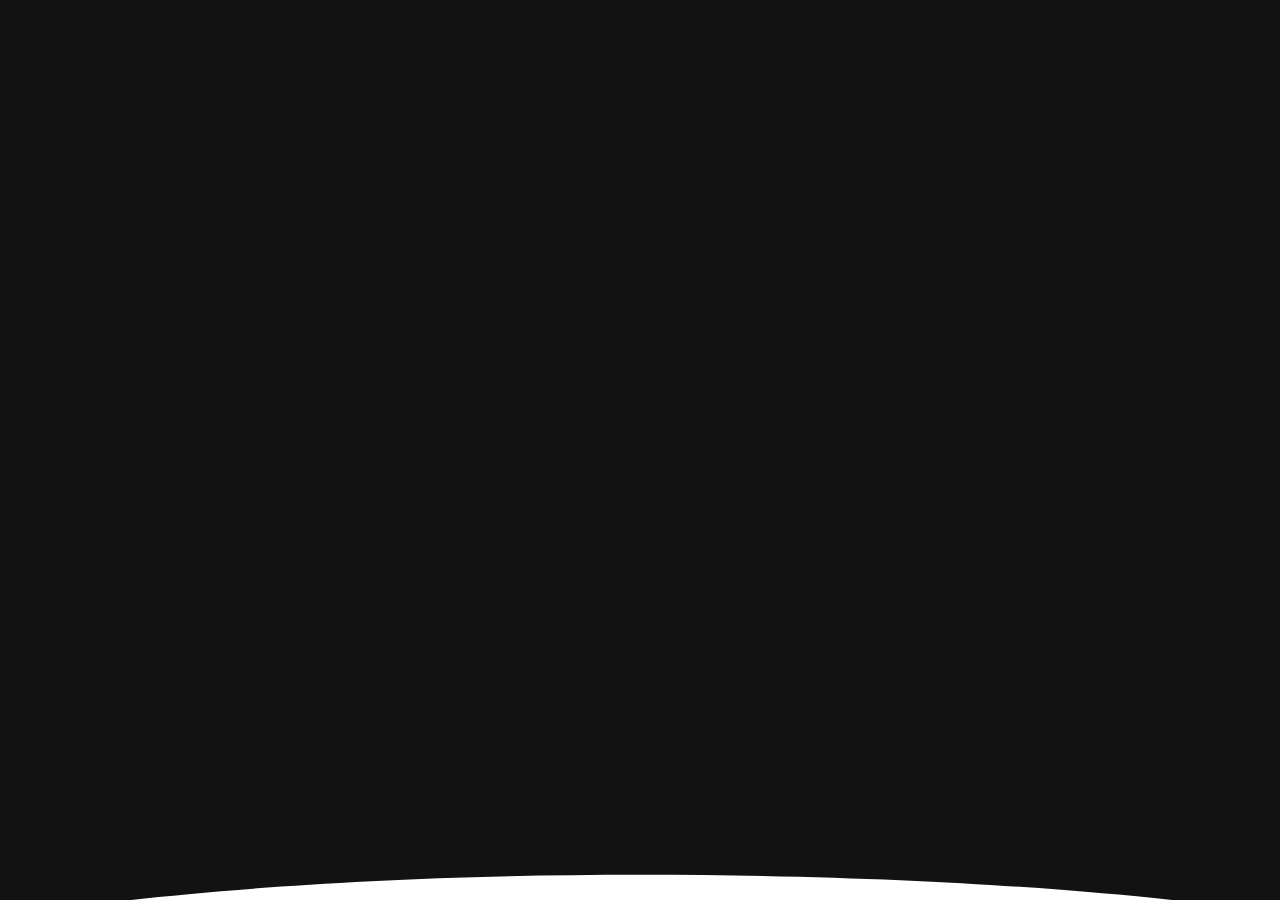
==== aleric/index-creative-agency-light.html @ 3021a466 "banner update" ====
<!doctype html>
<html class="no-js" lang="zxx">

<head>
   <meta charset="utf-8">
   <meta http-equiv="x-ua-compatible" content="ie=edge">
   <title>Happy Morning</title>
   <meta name="description" content="">
   <meta name="viewport" content="width=device-width, initial-scale=1">

   <!-- Place favicon.ico in the root directory -->
   <link rel="shortcut icon" type="image/x-icon" href="assets/img/logo/favicon.png">

   <!-- CSS here -->
   <link rel="stylesheet" href="assets/css/bootstrap.css">
   <link rel="stylesheet" href="assets/css/swiper-bundle.css">
   <link rel="stylesheet" href="assets/css/magnific-popup.css">
   <link rel="stylesheet" href="assets/css/font-awesome-pro.css">
   <link rel="stylesheet" href="assets/css/spacing.css">
   <link rel="stylesheet" href="assets/css/main.css">
</head>

<body class="tp-magic-cursor loaded">
   <!--[if lte IE 9]>
      <p class="browserupgrade">You are using an <strong>outdated</strong> browser. Please <a href="https://browsehappy.com/">upgrade your browser</a> to improve your experience and security.</p>
   <![endif]-->

   <!-- loading-area-start -->
   <div class="loader-wrap">
      <svg viewBox="0 0 1000 1000" preserveAspectRatio="none">
         <path id="svg" d="M0,1005S175,995,500,995s500,5,500,5V0H0Z"></path>
      </svg>
      <div class="loader-wrap-heading">
         <div class="load-text">
            <span>H</span>
            <span>A</span>
            <span>P</span>
            <span>P</span>
            <span>Y</span>
            <span>M</span>
            <span>O</span>
            <span>R</span>
            <span>N</span>
            <span>I</span>
            <span>N</span>
            <span>G</span>
         </div>
      </div>
   </div>
   <!-- loading-area-end -->

   <!-- Begin magic cursor -->
   <div id="magic-cursor" class="cursor-black-bg">
      <div id="ball"></div>
   </div>
   <!-- End magic cursor -->

   <!-- backtotop area start -->
   <div class="scrollToTop">
      <div class="arrowUp">
         <i class="fa-light fa-arrow-up"></i>
      </div>
      <div class="water">
         <svg viewBox="0 0 560 20" class="water_wave water_wave_back">
            <use xlink:href="#wave"></use>
         </svg>
         <svg viewBox="0 0 560 20" class="water_wave water_wave_front">
            <use xlink:href="#wave"></use>
         </svg>
         <svg version="1.1" xmlns="http://www.w3.org/2000/svg" xmlns:xlink="http://www.w3.org/1999/xlink" viewBox="0 0 560 20" style="display: none;">
            <symbol id="wave">
               <path d="M420,20c21.5-0.4,38.8-2.5,51.1-4.5c13.4-2.2,26.5-5.2,27.3-5.4C514,6.5,518,4.7,528.5,2.7c7.1-1.3,17.9-2.8,31.5-2.7c0,0,0,0,0,0v20H420z" fill="#"></path>
               <path d="M420,20c-21.5-0.4-38.8-2.5-51.1-4.5c-13.4-2.2-26.5-5.2-27.3-5.4C326,6.5,322,4.7,311.5,2.7C304.3,1.4,293.6-0.1,280,0c0,0,0,0,0,0v20H420z" fill="#"></path>
               <path d="M140,20c21.5-0.4,38.8-2.5,51.1-4.5c13.4-2.2,26.5-5.2,27.3-5.4C234,6.5,238,4.7,248.5,2.7c7.1-1.3,17.9-2.8,31.5-2.7c0,0,0,0,0,0v20H140z" fill="#"></path>
               <path d="M140,20c-21.5-0.4-38.8-2.5-51.1-4.5c-13.4-2.2-26.5-5.2-27.3-5.4C46,6.5,42,4.7,31.5,2.7C24.3,1.4,13.6-0.1,0,0c0,0,0,0,0,0l0,20H140z" fill="#"></path>
            </symbol>
         </svg>
      </div>
   </div>
   <!-- backtotop area end -->

   <!-- offcanvas start -->
   <div class="tp-offcanvas-2-area p-relative offcanvas-2-white-bg">
      <div class="tp-offcanvas-2-bg is-left left-box"></div>
      <div class="tp-offcanvas-2-bg is-right right-box d-none d-md-block"></div>
      <div class="tp-offcanvas-2-wrapper">
         <div class="tp-offcanvas-2-left left-box">
            <div class="tp-offcanvas-2-left-wrap d-flex justify-content-between align-items-center">
               <div class="tp-offcanvas-2-logo">
                  <a href="index.html">
                     <img class="logo-1" data-width="250" src="assets/img/logo/logo-white-2.png" alt="">
                     <img class="logo-2" data-width="250" src="assets/img/logo/logo-black.png" alt="">
                  </a>
               </div>
               <div class="tp-offcanvas-2-close d-md-none text-end">
                  <button class="tp-offcanvas-2-close-btn">
                        <span class="texts">
                           <span>close</span>
                        </span>
                        <span class="d-inline-block">
                           <span>
                              <svg width="24" height="24" viewBox="0 0 24 24" fill="none" xmlns="http://www.w3.org/2000/svg">
                                    <rect width="32.621" height="1.00918" transform="matrix(0.704882 0.709325 -0.704882 0.709325 1.0061 0)" fill="currentcolor"></rect>
                                    <rect width="32.621" height="1.00918" transform="matrix(0.704882 -0.709325 0.704882 0.709325 0 23.2842)" fill="currentcolor"></rect>
                              </svg>
                           </span>
                        </span>
                  </button>
               </div>
            </div>
            <div class="tp-offcanvas-menu counter-row">
               <nav></nav>
            </div>
         </div>
         <div class="tp-offcanvas-2-right right-box d-none d-md-block p-relative">
            <div class="tp-offcanvas-2-close text-end">
               <button class="tp-offcanvas-2-close-btn">
                  <span class="texts"><span>close</span></span>
                  <span class="d-inline-block">
                        <span>
                           <svg width="38" height="38" viewBox="0 0 38 38" fill="none" xmlns="http://www.w3.org/2000/svg">
                              <path d="M9.80859 9.80762L28.1934 28.1924" stroke="currentColor" stroke-width="1.5" stroke-linecap="round" stroke-linejoin="round"></path>
                              <path d="M9.80859 28.1924L28.1934 9.80761" stroke="currentColor" stroke-width="1.5" stroke-linecap="round" stroke-linejoin="round"></path>
                           </svg>
                        </span>
                  </span>
               </button>
            </div>
            <div class="tp-offcanvas-2-right-info-box mt-160">
               <h4 class="tp-offcanvas-2-right-info-title">Get In Touch</h4>
               <div class="tp-offcanvas-2-right-info-item">
                  <label class="mb-10">Phone</label>
                  <a class="underline-white" href="tel:42345678910">+4 (234) 567 8910</a>
               </div>
               <div class="tp-offcanvas-2-right-info-item">
                  <label class="mb-10">Email</label>
                  <a class="underline-white" href="mailto:hello@gmail.com">hello@gmail.com</a>
               </div>
               <div class="tp-offcanvas-2-right-info-item">
                  <label class="mb-10">Address</label>
                  <a class="underline-white" href="https://www.google.com.bd/maps/@23.7806365,90.4193257,12z?entry=ttu&g_ep=EgoyMDI1MDQwOS4wIKXMDSoASAFQAw%3D%3D" target="_blank">
                        602 Elgin St. Celina, Delaware <br> 1009
                  </a>
               </div>
               <div class="tp-offcanvas-2-right-info-item">
                  <label class="mb-15">Follow us</label>
                  <div class="tp-offcanvas-2-right-social">
                        <a href="#">
                           <svg width="18" height="18" viewBox="0 0 18 18" fill="none" xmlns="http://www.w3.org/2000/svg">
                              <path d="M16.9992 10.0108C16.2577 9.8718 15.4952 9.79934 14.717 9.79934C10.4351 9.79934 6.6267 11.9933 4.19922 15.3993M14.6 3.3986C12.0964 6.33251 8.33431 8.19855 4.12769 8.19855C3.05149 8.19855 2.00438 8.07641 1 7.84551M11.0942 17C11.2947 16.0289 11.4 15.023 11.4 13.9926C11.4 8.93984 8.86746 4.47731 5 1.80018M17 8.99906C17 13.4173 13.4183 16.999 9 16.999C4.58172 16.999 1 13.4173 1 8.99906C1 4.58083 4.58172 0.999146 9 0.999146C13.4183 0.999146 17 4.58083 17 8.99906Z" stroke="currentcolor" stroke-width="1.5" stroke-linejoin="round" />
                           </svg>
                        </a>
                        <a href="#">
                           <svg width="14" height="13" viewBox="0 0 14 13" fill="none" xmlns="http://www.w3.org/2000/svg">
                              <path fill-rule="evenodd" clip-rule="evenodd" d="M4.41177 0H0L5.23083 7.06953L0.334618 13H2.59681L6.29998 8.51461L9.58823 12.9588H14L8.6172 5.68381L8.62673 5.69636L13.2614 0.0825854H10.9992L7.55741 4.25145L4.41177 0ZM2.43522 1.2381H3.80866L11.5648 11.7206H10.1913L2.43522 1.2381Z" fill="currentcolor" />
                           </svg>
                        </a>
                        <a href="#">
                           <svg width="17" height="17" viewBox="0 0 17 17" fill="none" xmlns="http://www.w3.org/2000/svg">
                              <path d="M12.8438 5.15771C13.396 5.15771 13.8438 4.71 13.8438 4.15771C13.8438 3.60543 13.396 3.15771 12.8438 3.15771V5.15771ZM12.8348 3.15771C12.2825 3.15771 11.8348 3.60543 11.8348 4.15771C11.8348 4.71 12.2825 5.15771 12.8348 5.15771V3.15771ZM8.5 15C6.70396 15 5.45753 14.9979 4.51848 14.8716C3.60819 14.7492 3.13786 14.5269 2.80546 14.1945L1.39124 15.6088C2.15719 16.3747 3.11992 16.7016 4.25198 16.8538C5.35528 17.0021 6.7605 17 8.5 17V15ZM0 8.5C0 10.2395 -0.00212373 11.6447 0.146211 12.748C0.298413 13.8801 0.625299 14.8428 1.39124 15.6088L2.80546 14.1945C2.47305 13.8621 2.25076 13.3918 2.12838 12.4815C2.00212 11.5425 2 10.296 2 8.5H0ZM15 8.5C15 10.296 14.9979 11.5425 14.8716 12.4815C14.7492 13.3918 14.5269 13.8621 14.1945 14.1945L15.6088 15.6088C16.3747 14.8428 16.7016 13.8801 16.8538 12.748C17.0021 11.6447 17 10.2395 17 8.5H15ZM8.5 17C10.2395 17 11.6447 17.0021 12.748 16.8538C13.8801 16.7016 14.8428 16.3747 15.6088 15.6088L14.1945 14.1945C13.8621 14.5269 13.3918 14.7492 12.4815 14.8716C11.5425 14.9979 10.296 15 8.5 15V17ZM8.5 2C10.296 2 11.5425 2.00212 12.4815 2.12838C13.3918 2.25076 13.8621 2.47305 14.1945 2.80546L15.6088 1.39124C14.8428 0.625299 13.8801 0.298413 12.748 0.146211C11.6447 -0.00212374 10.2395 0 8.5 0V2ZM17 8.5C17 6.7605 17.0021 5.35528 16.8538 4.25198C16.7016 3.11992 16.3747 2.15719 15.6088 1.39124L14.1945 2.80546C14.5269 3.13786 14.7492 3.60819 14.8716 4.51848C14.9979 5.45753 15 6.70396 15 8.5H17ZM8.5 0C6.7605 0 5.35528 -0.00212374 4.25198 0.146211C3.11992 0.298413 2.15719 0.625299 1.39124 1.39124L2.80546 2.80546C3.13786 2.47305 3.60819 2.25076 4.51848 2.12838C5.45753 2.00212 6.70396 2 8.5 2V0ZM2 8.5C2 6.70396 2.00212 5.45753 2.12838 4.51848C2.25076 3.60819 2.47305 3.13786 2.80546 2.80546L1.39124 1.39124C0.625299 2.15719 0.298413 3.11992 0.146211 4.25198C-0.00212373 5.35528 0 6.7605 0 8.5H2ZM11.0545 8.50136C11.0545 9.91114 9.91163 11.054 8.50185 11.054V13.054C11.0162 13.054 13.0545 11.0157 13.0545 8.50136H11.0545ZM8.50185 11.054C7.09207 11.054 5.94922 9.91114 5.94922 8.50136H3.94922C3.94922 11.0157 5.9875 13.054 8.50185 13.054V11.054ZM5.94922 8.50136C5.94922 7.09158 7.09207 5.94873 8.50185 5.94873V3.94873C5.9875 3.94873 3.94922 5.98701 3.94922 8.50136H5.94922ZM8.50185 5.94873C9.91163 5.94873 11.0545 7.09158 11.0545 8.50136H13.0545C13.0545 5.98701 11.0162 3.94873 8.50185 3.94873V5.94873ZM12.8438 3.15771H12.8348V5.15771H12.8438V3.15771Z" fill="currentcolor" />
                           </svg>
                        </a>
                  </div>
               </div>
            </div>
         </div>
      </div>
   </div>
   <!-- offcanvas end -->

   <header>

      <!-- tp-header-area-start -->
      <div class="tp-header-area pre-header header-transparent tp-header-2-spacing">
         <div class="container-fluid container-1800">
            <div class="row align-items-center">
               <div class="col-xl-6 col-lg-6 col-sm-5 col-6">
                  <div class="tp-header-2-logo-wrap d-flex align-items-center">
                     <div class="tp-header-logo">
                        <a href="index.html"><img data-width="250" src="assets/img/logo/logo-white.png" alt="logo"></a>
                     </div>
                     <span class="tp-header-2-country tp-ff-funnel fw-500 fs-18 tp-text-grey-2">
                        <i class="fa-regular fa-globe mr-5"></i>
                        Based on California, USA
                     </span>
                  </div>
               </div>
               <div class="col-xl-6 col-lg-6 col-sm-7 col-6">
                  <div class="tp-header-right tp-header-2-right d-flex align-items-center justify-content-end">
                     <div class="tp-btn-group">
                        <a class="tp-btn-circle" href="contact-light.html">
                           <svg width="14" height="14" viewBox="0 0 14 14" fill="none" xmlns="http://www.w3.org/2000/svg">
                              <path fill-rule="evenodd" clip-rule="evenodd" d="M2.41379 3.30208C5.97452 3.05821 10.6092 1.55558 14 0C12.4438 3.39014 10.9406 8.02425 10.6973 11.585L8.35765 6.59331L1.14783 13.8037C1.02165 13.9295 0.850656 14.0001 0.672431 14C0.539461 14 0.409486 13.9605 0.298934 13.8866C0.188382 13.8128 0.102217 13.7077 0.0513353 13.5849C0.000453949 13.462 -0.0128613 13.3269 0.013072 13.1965C0.0390053 13.066 0.103024 12.9462 0.197034 12.8522L7.40683 5.64241L2.41379 3.30208Z" fill="#030303" />
                           </svg>
                        </a>
                        <a class="tp-btn-2 tp-btn-primary" href="contact-light.html">Let’s Talk</a>
                        <a class="tp-btn-circle" href="contact-light.html">
                           <svg width="14" height="14" viewBox="0 0 14 14" fill="none" xmlns="http://www.w3.org/2000/svg">
                              <path fill-rule="evenodd" clip-rule="evenodd" d="M2.41379 3.30208C5.97452 3.05821 10.6092 1.55558 14 0C12.4438 3.39014 10.9406 8.02425 10.6973 11.585L8.35765 6.59331L1.14783 13.8037C1.02165 13.9295 0.850656 14.0001 0.672431 14C0.539461 14 0.409486 13.9605 0.298934 13.8866C0.188382 13.8128 0.102217 13.7077 0.0513353 13.5849C0.000453949 13.462 -0.0128613 13.3269 0.013072 13.1965C0.0390053 13.066 0.103024 12.9462 0.197034 12.8522L7.40683 5.64241L2.41379 3.30208Z" fill="#030303" />
                           </svg>
                        </a>
                     </div>
                     <button class="tp-menu-bar tp-header-sidebar-btn tp-header-2-menu-btn tp-offcanvas-open-btn ml-20">
                        <span></span>
                        <span></span>
                        <span></span>
                     </button>
                  </div>
               </div>
            </div>
         </div>
      </div>
      <nav class="tp-mobile-menu-active d-none">
         <ul>
            <li class="has-dropdown p-static is-active">
               <a href="#">Home</a>
               <ul class="tp-submenu submenu">
                  <li><a href="index.html">Digital Agency </a></li>
                  <li><a href="index-ai-startup-light.html">Ai Startup</a></li>
                  <li><a href="index-video-production-light.html">Video Production</a></li>
                  <li><a href="index-consulting-light.html">Business Consulting</a></li>
                  <li><a href="index-creative-agency-light.html">Creative Agency</a></li>
                  <li><a href="index-it-solution-light.html">It Solution </a></li>
                  <li><a href="index-personal-portfolio-light.html">Personal Portfolio</a></li>
                  <li><a href="index-web-design-agency-light.html">Web Design Agency</a></li>
                  <li><a href="index-plumbing-light.html">Plumbing Service</a></li>
                  <li><a href="index-medical-light.html">Medical</a></li>
                  <li><a href="index-startup-agency-light.html">Startup Agency</a></li>
               </ul>
            </li>
            <li class="has-dropdown p-static is-active">
               <a href="#">Pages</a>
               <ul class="tp-submenu submenu">
                  <li><a href="about-me-light.html">About Me</a></li>
                  <li><a href="about-creative-light.html">About Creative</a></li>
                  <li><a href="about-modern-light.html">Modern About</a></li>
                  <li><a href="service-4-light.html">Service Four</a></li>
                  <li><a href="service-details-light.html">Service Details</a></li>
                  <li><a href="team-light.html">Team</a></li>
                  <li><a href="team-details-light.html">Team Details</a></li>
                  <li><a href="faq-light.html">Faq</a></li>
                  <li><a href="pricing-light.html">Pricing</a></li>
               </ul>
            </li>
            <li class="has-dropdown p-static is-active">
               <a href="#">Projects</a>
               <ul class="tp-submenu submenu">
                  <li><a href="portfolio-col-2-light.html">Two Columns</a></li>
                  <li><a href="portfolio-col-3-light.html">Three Columns</a></li>
                  <li><a href="portfolio-col-4-light.html">Four Columns Wide</a></li>
                  <li><a href="portfolio-masonary-light.html">Masonry</a></li>
                  <li><a href="parallax-carousel-light.html">Portfolio Carousel</a></li>
                  <li><a href="portfolio-coverflow-slider-light.html">Portfolio coverflow</a></li>
                  <li><a href="portfolio-creative-skew-slider-light.html">Creative Skew</a></li>
               </ul>
            </li>
            <li class="has-dropdown is-active">
               <a href="#">Blog</a>
               <ul class="tp-submenu submenu">
                  <li><a href="blog-grid-light.html">Blog Grid</a></li>
                  <li><a href="blog-grid-2-light.html">Blog Grid Two</a></li>
                  <li><a href="blog-standard-light.html">Blog Standard</a></li>
                  <li><a href="blog-details-light.html">Blog Details</a></li>
                  <li><a href="blog-details-2-light.html">Blog Details Two</a></li>
               </ul>
            </li>
            <li class="has-dropdown is-active">
               <a href="#">Shop</a>
               <ul class="tp-submenu submenu">
                  <li><a href="shop-light.html">Shop</a></li>
                  <li><a href="shop-details-light.html">Shop Details</a></li>
                  <li><a href="cart-light.html">Cart</a></li>
                  <li><a href="checkout-light.html">Checkout</a></li>
                  <li><a href="wishlist-light.html">Wishlist</a></li>
                  <li><a href="forgot-light.html">Forgot</a></li>
                  <li><a href="register-light.html">Register</a></li>
                  <li><a href="login-light.html">Login</a></li>
               </ul>
            </li>
            <li class="has-dropdown is-active">
               <a href="#">Contact</a>
               <ul class="tp-submenu submenu">
                  <li><a href="contact-light.html">Contact</a></li>
                  <li><a href="contact-dark.html">Contact Dark</a></li>
                  <li><a href="contact-us-light.html">Contact Us</a></li>
                  <li><a href="contact-us-dark.html">Contact Us Dark</a></li>
               </ul>
            </li>
         </ul>
      </nav>
      <!-- tp-header-area-end -->

   </header>

   <div id="smooth-wrapper">
      <div id="smooth-content">
         <main>

            <!-- hero area start -->
            <div class="tp-hero-area pre-header tp-hero-2-spacing fix p-relative z-index-1">
               <div class="tp-hero-2-video-container">
                 <img src="assets/img/banner/HM-Product-Image-02.png" alt="">
               </div> 
               <img class="tp-hero-2-shape-two d-none d-lg-block" data-speed="0.9" src="assets/img/hero/hero-2/shape.png" alt="">
               <div class="container-fluid container-1800 containers">
                  <div class="row">
                     <div class="col-lg-9">
                        <div class="tp-hero-2-left">
                           <div class="row">
                              <div class="col-lg-9">
                                 <div class="tp-hero-2-title-wrap pt-115 mb-40">
                                    <h2 class="tp-hero-2-title tp-ff-funnel fw-600 fs-100 tp-text-common-black lh-1">
                                       We believe 
                                       <span class="tp-video-2-main d-inline-block">
                                          <span class="tp-video-main tp-hero-video d-flex align-items-center">
                                             <a class="tp-hero-video-btn popup-video mr-20" href="https://www.youtube.com/watch?v=go7QYaQR494">
                                                <span>
                                                   <svg width="16" height="18" viewBox="0 0 16 18" fill="none" xmlns="http://www.w3.org/2000/svg">
                                                      <path d="M14.2595 11.3877C15.9455 10.276 15.9455 7.79857 14.2595 6.68685L4.82854 0.468212C2.95139 -0.769576 0.455619 0.592952 0.476139 2.84432L0.588819 15.2073C0.609123 17.4355 3.08348 18.7571 4.94126 17.5321L14.2595 11.3877Z" fill="currentColor" />
                                                    </svg>
                                                </span>
                                             </a>
                                             <span class="tp-ff-p lh-110-per mb-0 fw-500 fs-18 tp-text-grey-2 ls-1">SLEEP DEEP<br>
                                                LIVE BETTER.</span>
                                          </span>
                                       </span>
                                       <br> 
                                       deep sleep is base <br/> of a good life
                                    </h2>
                                 </div>
                              </div>
                              <!--<div class="col-lg-3">
                                 <div class="tp-hero-2-impact-wrap p-relative d-flex align-items-center mb-40">
                                    <div class="shape mr-25">
                                       <img src="assets/img/hero/hero-2/shape-3.png" alt="">
                                    </div>
                                    <div class="tp-hero-2-impact-text lh-1">
                                       <span class="fw-500 fs-18 tp-text-grey-2 ls-0">We Build Unique</span>
                                       <span class="tp-lines">
                                          <svg width="239" height="6" viewBox="0 0 239 6" fill="none" xmlns="http://www.w3.org/2000/svg">
                                             <path d="M5 2.5L0 0.113249V5.88675L5 3.5V2.5ZM234 3.5L239 5.88675V0.113249L234 2.5V3.5ZM4.5 3V3.5H234.5V3V2.5H4.5V3Z" fill="#999999" fill-opacity="0.3" />
                                          </svg>
                                       </span>
                                       <span class="fw-500 fs-18 mt-5 ls-0 d-inline-block tp-text-grey-2">Strategy + Creativity = <span class="tp-text-theme-primary">Impact</span></span>
                                    </div>
                                 </div>
                                 <img class="tp-hero-2-shape upslide" src="assets/img/hero/hero-2/shape-2.png" alt="">
                              </div>-->
                           </div>
                        </div>
                     </div>
                     <div class="col-lg-3">
                        <div class="tp-hero-2-author mb-40">
                           <div class="tp-hero-2-customer d-flex align-items-center mb-40">
                              <img class="mr-20" src="assets/img/hero/avatar-2.png" alt="">
                              <p class="fw-500 fs-16 tp-text-common-black lh-130-per mb-0 d-inline-block">We have <b class="tp-text-common-black">24K+</b><br> 
                                 customers in world-wide.</p>
                           </div>
                           <p class="fw-400 fs-20 tp-text-common-black mb-30">A happy morning starts with, <b class="tp-text-common-black fw-500">with a smart mattress,</b> that <b class="tp-text-common-black fw-500">adapts to your body</b> and restores your energy. Wake up refreshed, <b class="tp-text-common-black fw-500">ready to embrace a healthier,</b> more balanced day.</p>
                           <a href="about-me-light.html" class="tp-left-right fw-500 fs-15 tp-text-common-black text-uppercase hover-text-white">
                              <span class="mr10 td-text d-inline-block mr-5">See Our Work</span>
                              <span class="tp-arrow-angle">
                                 <svg width="14" height="14" viewBox="0 0 14 14" fill="none" xmlns="http://www.w3.org/2000/svg">
                                    <path fill-rule="evenodd" clip-rule="evenodd" d="M2.41379 3.30208C5.97452 3.05821 10.6092 1.55558 14 0C12.4438 3.39014 10.9406 8.02425 10.6973 11.585L8.35765 6.59331L1.14783 13.8037C1.02165 13.9295 0.850656 14.0001 0.672431 14C0.539461 14 0.409486 13.9605 0.298934 13.8866C0.188382 13.8128 0.102217 13.7077 0.0513353 13.5849C0.000453949 13.462 -0.0128613 13.3269 0.013072 13.1965C0.0390053 13.066 0.103024 12.9462 0.197034 12.8522L7.40683 5.64241L2.41379 3.30208Z" fill="currentColor" />
                                    <path fill-rule="evenodd" clip-rule="evenodd" d="M2.41379 3.30208C5.97452 3.05821 10.6092 1.55558 14 0C12.4438 3.39014 10.9406 8.02425 10.6973 11.585L8.35765 6.59331L1.14783 13.8037C1.02165 13.9295 0.850656 14.0001 0.672431 14C0.539461 14 0.409486 13.9605 0.298934 13.8866C0.188382 13.8128 0.102217 13.7077 0.0513353 13.5849C0.000453949 13.462 -0.0128613 13.3269 0.013072 13.1965C0.0390053 13.066 0.103024 12.9462 0.197034 12.8522L7.40683 5.64241L2.41379 3.30208Z" fill="currentColor" />
                                 </svg>
                              </span>
                           </a>
                        </div>
                     </div>
                  </div>
               </div>
               <div class="tp-hero-2-bottom-shape d-none d-sm-inline-block">
                  <div class="p-relative">
                     <img src="assets/img/hero/hero-2/bottom-shape.png" alt="">
                     <div class="tp-hero-2-bottom-scrool smooth">
                        <a href="#service">
                           <svg width="22" height="30" viewBox="0 0 22 30" fill="none" xmlns="http://www.w3.org/2000/svg">
                              <rect x="0.5" y="0.5" width="21" height="29" rx="10.5" stroke="black" />
                              <rect class="upslide-1" x="9" y="10" width="4" height="10" rx="2" fill="#030303" />
                           </svg>
                        </a>
                     </div>
                  </div>
               </div>
            </div>
            <!-- hero area end -->
            
            <!-- tp-about-area-start -->
            <div class="tp-about-area section-m-spacing p-relative z-index-1 pt-130 pb-70">
               <div class="tp-portfolio-2-shape">
                  <span>
                     <svg width="388" height="690" viewBox="0 0 388 690" fill="none" xmlns="http://www.w3.org/2000/svg">
                        <mask id="mask0_342_191" style="mask-type:alpha" maskUnits="userSpaceOnUse" x="0" y="-1" width="388" height="691">
                          <path d="M388 0.19397L0 -0.000183105V690H388V0.19397Z" fill="#D9D9D9" />
                        </mask>
                        <g mask="url(#mask0_342_191)">
                          <circle cx="345" cy="345" r="285" transform="matrix(1 0 0 -1 0 690)" stroke="#F8F8F8" stroke-width="120" />
                        </g>
                      </svg>
                  </span>
               </div>
               <div class="container">
                  <div class="row">
                     <div class="col-lg-12">
                        <div class="tp-about-2-title-wrap mb-50">
                           <h2 class="tp-about-2-title tp-ff-funnel fw-500 fs-50 fs-md-30 lh-120-per tp_fade_anim" data-delay=".3"><span class="space"></span>A Happy Morning Vision is about waking up refreshed and energized, ready to embrace the day with clarity and joy. Begin with a quality sleep that restores the body, sharpens the mind.</h2>
                        </div>
                     </div>
                     <div class="col-xl-3 col-lg-2">
                        <div class="text-center mb-30 tp_fade_anim" data-delay=".5" data-fade-from="top" data-ease="bounce">
                           <div class="tp-hero-right-shape pt-30">
                              <span class="shape-1" data-speed="0.9">
                                 <svg width="24" height="48" viewBox="0 0 24 48" fill="none" xmlns="http://www.w3.org/2000/svg">
                                    <path d="M23.3159 47.8948C10.5262 47.8948 0.15802 37.291 0.15802 24.2106C0.15802 11.1301 10.5262 0.526367 23.3159 0.526367V47.8948Z" fill="#d23350" />
                                 </svg>
                              </span>
                              <span class="shape-2">
                                 <svg width="41" height="80" viewBox="0 0 41 80" fill="none" xmlns="http://www.w3.org/2000/svg">
                                    <path d="M0.842285 80C22.9337 80 40.8423 62.0914 40.8423 40C40.8423 17.9086 22.9337 0 0.842285 0V80Z" fill="#030303" />
                                 </svg>
                              </span>
                           </div>
                        </div>
                     </div>
                     <div class="col-xl-4 col-lg-5">
                        <div class="tp-about-2-content mb-30">
                           <div class="tp_fade_anim" data-delay=".7">
                              <p class="fs-18 lh-28 mb-25">We believe great days begin with great sleep. That’s why we created a mattress powered by AI-driven technology to help you understand your sleep better. By gently tracking and measuring your rest, our smart mattress gives you the awareness you need to improve your nights and wake up feeling truly refreshed. We’re here to make every morning brighter, healthier, and happier—because you deserve sleep that takes care of you.</p>
                              <p class="fs-18 lh-28 mb-60">Bring home smarter sleep and wake up to happier mornings—because you deserve it.</p>
                           </div>
                           <div class="tp-about-2-btn">
                              <div class="tp-rounded-btn-wrap mb-30 mr-125 tp_fade_anim" data-delay=".9" data-fade-from="top" data-ease="bounce">
                                 <div class="btn_wrapper d-inline-block">
                                    <a href="about-me-light.html" class="tp-btn-rounded btn-item">
                                       Start the Journey
                                       <span class="d-block mt-10">
                                          <svg width="22" height="22" viewBox="0 0 22 22" fill="none" xmlns="http://www.w3.org/2000/svg">
                                             <path fill-rule="evenodd" clip-rule="evenodd" d="M11.3791 3.0269C14.6431 2.80336 18.8916 1.42595 21.9998 0C20.5732 3.10763 19.1953 7.35556 18.9723 10.6196L16.8276 6.04382L1.05193 21.82C0.936264 21.9354 0.779526 22.0001 0.616152 22C0.494263 22 0.375118 21.9638 0.273781 21.8961C0.172441 21.8284 0.0934544 21.7321 0.046814 21.6195C0.000171661 21.5069 -0.0120335 21.383 0.0117397 21.2634C0.035511 21.1439 0.0941944 21.034 0.18037 20.9478L15.956 5.17221L11.3791 3.0269Z" fill="currentColor" />
                                          </svg>
                                       </span>
                                       <i class="tp-btn-circle-dot"></i>
                                    </a>
                                 </div>
                              </div>
                              <span class="upslide">
                                 <svg width="53" height="94" viewBox="0 0 53 94" fill="none" xmlns="http://www.w3.org/2000/svg">
                                    <path d="M51.898 16.1314C47.2314 24.1314 29.8981 44.6315 13.898 38.1314C5.73135 34.6314 -6.35616 23.6875 6.89802 5.13144C11.8979 -1.86853 21.6979 -0.668564 26.8979 14.1314C29.898 22.6703 37.3981 43.1315 29.8979 61.1314C25.9395 70.6315 14.0979 85.3314 2.89791 90.1314M2.89791 90.1314C8.06458 87.4648 19.4979 84.3314 23.8979 93.1314M2.89791 90.1314C6.23124 88.2981 12.0979 80.9314 8.89791 66.1314M42.5 38.1314C43.3674 41.7543 44.5 54.5 37.5 64.5" stroke="#030303" stroke-width="1.5" />
                                 </svg>
                              </span>
                           </div>
                        </div>
                     </div>
                     <div class="col-xl-5 col-lg-5">
                        <div class="tp-about-2-thumb text-lg-end mb-30 tp_fade_anim" data-delay=".9">
                           <img src="assets/img/about/happy-morning-smart-mattress.jpg" alt="">
                        </div>
                     </div>
                  </div>
               </div>
            </div>
            <div class="tp-about-2-border p-relative z-index-1"></div>
            <!-- tp-about-area-end -->
             
            <!-- tp-portfolio-area-start -->
            <div class="tp-portfolio-area tp-item-anime-area pt-110 pb-130">
               <div class="container">
                  <div class="row">
                     <div class="col-lg-7">
                        <div class="tp-text-perspective">
                           <h2 class="tp-portfolio-sectitle tp-ff-funnel text-uppercase d-flex align-items-center mb-35">FEATURES</h2>
                           <span class="fw-500 fs-18 tp-text-common-black">Selected Work <span class="tp-text-grey-1">(2015-2025)</span></span>
                        </div>
                     </div>
                     <div class="col-lg-5">
                        <div class="tp-portfolio-2-para pt-200">
                           <div class="tp-portfolio-tag mb-30 tp_fade_anim" data-delay=".5" data-fade-from="top" data-ease="bounce">
                              <span>Dribbble</span>
                              <span>99Design</span>
                              <span>GitHub</span>
                           </div>
                           <div class="tp_fade_anim" data-delay=".5">
                              <p class="tp-ff-funnel fw-600 fs-25 tp-text-common-black-3 lh-1 mb-30">We bring ideas to life with creativity, precision, and impact.</p>
                              <a href="portfolio-col-4-light.html" class="tp-left-right fw-500 fs-15 tp-text-common-black hover-text-grey text-uppercase">
                                 <span class="mr10 td-text d-inline-block mr-5">View All Work</span>
                                 <span class="tp-arrow-angle">
                                    <svg width="14" height="14" viewBox="0 0 14 14" fill="none" xmlns="http://www.w3.org/2000/svg">
                                       <path fill-rule="evenodd" clip-rule="evenodd" d="M2.41379 3.30208C5.97452 3.05821 10.6092 1.55558 14 0C12.4438 3.39014 10.9406 8.02425 10.6973 11.585L8.35765 6.59331L1.14783 13.8037C1.02165 13.9295 0.850656 14.0001 0.672431 14C0.539461 14 0.409486 13.9605 0.298934 13.8866C0.188382 13.8128 0.102217 13.7077 0.0513353 13.5849C0.000453949 13.462 -0.0128613 13.3269 0.013072 13.1965C0.0390053 13.066 0.103024 12.9462 0.197034 12.8522L7.40683 5.64241L2.41379 3.30208Z" fill="currentColor" />
                                       <path fill-rule="evenodd" clip-rule="evenodd" d="M2.41379 3.30208C5.97452 3.05821 10.6092 1.55558 14 0C12.4438 3.39014 10.9406 8.02425 10.6973 11.585L8.35765 6.59331L1.14783 13.8037C1.02165 13.9295 0.850656 14.0001 0.672431 14C0.539461 14 0.409486 13.9605 0.298934 13.8866C0.188382 13.8128 0.102217 13.7077 0.0513353 13.5849C0.000453949 13.462 -0.0128613 13.3269 0.013072 13.1965C0.0390053 13.066 0.103024 12.9462 0.197034 12.8522L7.40683 5.64241L2.41379 3.30208Z" fill="currentColor" />
                                    </svg>
                                 </span>
                              </a>
                           </div>
                        </div>
                     </div>
                     <div class="col-12">
                        <div class="swiper-container tp-portfolio-2-slider-active pt-60">
                           <div class="swiper-wrapper">
                              
                              <div class="swiper-slide">
                                 <div class="tp-portfolio-2-item tp-item-anime marque">
                                    <div class="not-hide-cursor" data-cursor="View<br>Demo">
                                       <a href="portfolio-details-light.html" class="d-block tp-portfolio-2-thumb mb-20 cursor-hide">
                                          <img class="w-100" src="assets/img/portfolio/ai-driven-technology.jpg" alt="">
                                       </a>
                                    </div>
                                    <div class="tp-portfolio-2-content d-flex justify-content-between align-items-start">
                                       <div class="mb-5">
                                          <h3 class="tp-portfolio-title tp-ff-funnel fw-600 fs-25 lh-36 mb-10 mr-20"><a class="underline-black" href="">AI-Driven Sleep Tracking</a></h3>
                                          <div>
                                             <span>Monitors your sleep cycles, movements, and heart rate for personalized insights.</span>
                                          </div>
                                       </div>                                    
                                    </div>
                                 </div>
                              </div>
                              <div class="swiper-slide">
                                 <div class="tp-portfolio-2-item tp-item-anime marque">
                                    <div class="not-hide-cursor" data-cursor="View<br>Demo">
                                       <a href="portfolio-details-light.html" class="d-block tp-portfolio-2-thumb mb-20 cursor-hide">
                                          <img class="w-100" src="assets/img/portfolio/adaptive-comfort.jpg" alt="">
                                       </a>
                                    </div>
                                    <div class="tp-portfolio-2-content d-flex justify-content-between align-items-start">
                                       <div class="mb-5">
                                          <h3 class="tp-portfolio-title tp-ff-funnel fw-600 fs-25 lh-36 mb-10 mr-20"><a class="underline-black" href="portfolio-details-light.html">Adaptive Comfort</a></h3>
                                          <div>
                                             <span>Automatically adjusts firmness and support to fit your body throughout the night.</span>
                                          </div>
                                       </div>
                                     
                                    </div>
                                 </div>
                              </div>
                              <div class="swiper-slide">
                                 <div class="tp-portfolio-2-item tp-item-anime marque">
                                    <div class="not-hide-cursor" data-cursor="View<br>Demo">
                                       <a href="portfolio-details-light.html" class="d-block tp-portfolio-2-thumb mb-20 cursor-hide">
                                          <img class="w-100" src="assets/img/portfolio/smart-mattress-app.jpg" alt="">
                                       </a>
                                    </div>
                                    <div class="tp-portfolio-2-content d-flex justify-content-between align-items-start">
                                       <div class="mb-5">
                                          <h3 class="tp-portfolio-title tp-ff-funnel fw-600 fs-25 lh-36 mb-10 mr-20"><a class="underline-black" href="portfolio-details-light.html">Health Integration</a></h3>
                                          <div>
                                             <span>Syncs with apps and devices to track wellness alongside your sleep.</span>
                                          </div>
                                       </div>
                                       
                                    </div>
                                 </div>
                              </div>
                              <div class="swiper-slide">
                                 <div class="tp-portfolio-2-item tp-item-anime marque">
                                    <div class="not-hide-cursor" data-cursor="View<br>Demo">
                                       <a href="portfolio-details-light.html" class="d-block tp-portfolio-2-thumb mb-20 cursor-hide">
                                          <img class="w-100" src="assets/img/portfolio/sleep-reports.jpg" alt="">
                                       </a>
                                    </div>
                                    <div class="tp-portfolio-2-content d-flex justify-content-between align-items-start">
                                       <div class="mb-5">
                                          <h3 class="tp-portfolio-title tp-ff-funnel fw-600 fs-25 lh-36 mb-10 mr-20"><a class="underline-black" href="portfolio-details-light.html">Sleep Reports & Insights</a></h3>
                                          <div>
                                             <span>Easy-to-understand feedback to help improve your sleep quality.</span>
                                          </div>
                                       </div>
                                      
                                    </div>
                                 </div>
                              </div>
                              <div class="swiper-slide">
                                 <div class="tp-portfolio-2-item tp-item-anime marque">
                                    <div class="not-hide-cursor" data-cursor="View<br>Demo">
                                       <a href="portfolio-details-light.html" class="d-block tp-portfolio-2-thumb mb-20 cursor-hide">
                                          <img class="w-100" src="assets/img/portfolio/gentle-alarm.jpg" alt="">
                                       </a>
                                    </div>
                                    <div class="tp-portfolio-2-content d-flex justify-content-between align-items-start">
                                       <div class="mb-5">
                                          <h3 class="tp-portfolio-title tp-ff-funnel fw-600 fs-25 lh-36 mb-10 mr-20"><a class="underline-black" href="portfolio-details-light.html">Gentle Smart Alarm</a></h3>
                                          <div>
                                             <span>Wakes you up at the right time in your sleep cycle for a fresh start.</span>
                                          </div>
                                       </div>
                                      
                                    </div>
                                 </div>
                              </div>
                              
                              
                           </div>
                        </div>
                     </div>
                  </div>
               </div>
            </div>
            <!-- tp-portfolio-area-end -->

            <!-- tp-service-area-start -->
            <div id="service" class="tp-service-area pb-140">
               <div class="container">
                  <div class="row">
                     <div class="col-lg-10">
                        <div class="tp-service-2-title-wrap">
                           <h2 class="tp-service-2-title tp-ff-funnel fw-500 fs-70 fs-lg-60 fs-sm-40 lh-110-per mb-110 tp_fade_anim" data-delay=".3"><span class="d-none d-sm-inline-block"></span>We craft memorable<br> brand identities that leave a lasting impact.</h2>
                           <div class="tp-service-2-para tp_fade_anim" data-delay=".5">
                              <p class="fs-18">We blend strategy, creativity, and technology 
                                 to build brands that stand out.  Helping brands positioning, and digital transformation.</p>
                           </div>
                        </div>
                     </div>
                     <div class="col-lg-2 d-none d-lg-block">
                        <div class="tp-service-2-shape text-end pt-120 tp_fade_anim" data-delay=".5" data-fade-from="top" data-ease="bounce">
                           <img src="assets/img/service/shape-2.png" alt="">
                        </div>
                     </div>
                     <div class="col-lg-4 col-md-6 tp_fade_anim" data-delay=".4" data-fade-from="left" data-ease="bounce">
                        <div class="tp-service-2-item tpshake-wrap tp-bg-grey-3 mb-40">
                           <span class="tp-service-2-icon tpshake d-inline-block mb-175">
                              <svg width="60" height="60" viewBox="0 0 60 60" fill="none" xmlns="http://www.w3.org/2000/svg">
                                 <path d="M16.9307 0.548096H22.1104C23.6261 0.548128 24.3711 2.28855 23.4355 3.3772L23.3398 3.48071L3.4834 23.3206L3.47754 23.3264C2.44573 24.393 0.653785 23.7203 0.508789 22.2708L0.5 22.1282V16.9651C0.5 7.89656 7.85391 0.548096 16.9307 0.548096Z" stroke="#030303" />
                                 <path d="M0.595703 37.907C0.596077 36.3946 2.33714 35.6481 3.42773 36.5837L3.53125 36.6794L23.3877 56.5203C24.4554 57.5876 23.6893 59.4524 22.2061 59.4998H14.8203C6.94372 59.4998 0.595793 53.1113 0.595703 45.2878V37.907Z" stroke="#030303" />
                                 <path d="M60.0002 45.2397V37.8595C60.0002 35.8946 57.6021 34.8882 56.2112 36.278L36.3551 56.1183C34.9642 57.508 35.9234 59.9042 37.9378 59.9042H45.3239C53.4294 59.9521 60.0002 53.3387 60.0002 45.2397Z" fill="#030303" />
                                 <path d="M43.0693 0.5C52.1461 0.5 59.5 7.84846 59.5 16.917V22.0928C59.4999 23.6055 57.7586 24.3519 56.668 23.416L56.5645 23.3203L36.708 3.48047C35.6625 2.43577 36.3293 0.653124 37.7607 0.508789L37.9014 0.5H43.0693Z" stroke="#030303" />
                                 <path d="M47.9137 26.5016L33.5732 12.1726C31.6547 10.2556 28.5372 10.2556 26.5707 12.1726L12.1823 26.5016C10.2638 28.4186 10.2638 31.5336 12.1823 33.4984L26.5228 47.8275C28.4413 49.7444 31.5588 49.7444 33.5252 47.8275L47.8657 33.4984C49.8321 31.5336 49.8321 28.4186 47.9137 26.5016ZM39.3285 30C39.3285 35.1278 35.1559 39.2492 30.0719 39.2492C24.988 39.2492 20.8154 35.0799 20.8154 30C20.8154 24.9202 24.988 20.7508 30.0719 20.7508C35.1559 20.7508 39.3285 24.8722 39.3285 30Z" fill="#030303" />
                              </svg>
                           </span>
                           <h3 class="tp-ff-funnel fw-500 fs-35 fs-lg-27 mb-20"><a class="underline-black" href="service-details-light.html">Branding 
                              Design & Identity</a></h3>
                           <a href="service-details-light.html" class="tp-left-right fw-500 fs-15 tp-text-common-black hover-text-grey text-uppercase">
                              <span class="td-text d-inline-block mr-5">View All Work</span>
                              <span class="tp-arrow-angle">
                                 <svg width="14" height="14" viewBox="0 0 14 14" fill="none" xmlns="http://www.w3.org/2000/svg">
                                    <path fill-rule="evenodd" clip-rule="evenodd" d="M2.41379 3.30208C5.97452 3.05821 10.6092 1.55558 14 0C12.4438 3.39014 10.9406 8.02425 10.6973 11.585L8.35765 6.59331L1.14783 13.8037C1.02165 13.9295 0.850656 14.0001 0.672431 14C0.539461 14 0.409486 13.9605 0.298934 13.8866C0.188382 13.8128 0.102217 13.7077 0.0513353 13.5849C0.000453949 13.462 -0.0128613 13.3269 0.013072 13.1965C0.0390053 13.066 0.103024 12.9462 0.197034 12.8522L7.40683 5.64241L2.41379 3.30208Z" fill="currentColor" />
                                    <path fill-rule="evenodd" clip-rule="evenodd" d="M2.41379 3.30208C5.97452 3.05821 10.6092 1.55558 14 0C12.4438 3.39014 10.9406 8.02425 10.6973 11.585L8.35765 6.59331L1.14783 13.8037C1.02165 13.9295 0.850656 14.0001 0.672431 14C0.539461 14 0.409486 13.9605 0.298934 13.8866C0.188382 13.8128 0.102217 13.7077 0.0513353 13.5849C0.000453949 13.462 -0.0128613 13.3269 0.013072 13.1965C0.0390053 13.066 0.103024 12.9462 0.197034 12.8522L7.40683 5.64241L2.41379 3.30208Z" fill="currentColor" />
                                 </svg>
                              </span>
                           </a>
                        </div>
                     </div>
                     <div class="col-lg-4 col-md-6 tp_fade_anim" data-delay=".4" data-fade-from="bottom" data-ease="bounce">
                        <div class="tp-service-2-item tpshake-wrap tp-bg-grey-3 mb-40">
                           <span class="tp-service-2-icon d-inline-block mb-175 tpshake">
                              <svg width="60" height="60" viewBox="0 0 60 60" fill="none" xmlns="http://www.w3.org/2000/svg">
                                 <path d="M29.5 0.5V59.5H17.3887C17.129 50.2559 9.69244 42.8574 0.5 42.5977V17.4014C9.73756 17.1413 17.1294 9.69894 17.3887 0.5H29.5Z" stroke="#030303" />
                                 <path d="M60 60H46.896C46.896 50.6325 39.312 43.0905 30 43.0905V16.9095C39.36 16.9095 46.896 9.31946 46.896 0H60V60Z" fill="#030303" />
                              </svg>
                           </span>
                           <h3 class="tp-ff-funnel fw-500 fs-35 fs-lg-27 mb-20"><a class="underline-black" href="service-details-light.html">Website 
                              & Digital Design</a></h3>
                           <a href="service-details-light.html" class="tp-left-right fw-500 fs-15 tp-text-common-black hover-text-grey text-uppercase">
                              <span class="td-text d-inline-block mr-5">View All Work</span>
                              <span class="tp-arrow-angle">
                                 <svg width="14" height="14" viewBox="0 0 14 14" fill="none" xmlns="http://www.w3.org/2000/svg">
                                    <path fill-rule="evenodd" clip-rule="evenodd" d="M2.41379 3.30208C5.97452 3.05821 10.6092 1.55558 14 0C12.4438 3.39014 10.9406 8.02425 10.6973 11.585L8.35765 6.59331L1.14783 13.8037C1.02165 13.9295 0.850656 14.0001 0.672431 14C0.539461 14 0.409486 13.9605 0.298934 13.8866C0.188382 13.8128 0.102217 13.7077 0.0513353 13.5849C0.000453949 13.462 -0.0128613 13.3269 0.013072 13.1965C0.0390053 13.066 0.103024 12.9462 0.197034 12.8522L7.40683 5.64241L2.41379 3.30208Z" fill="currentColor" />
                                    <path fill-rule="evenodd" clip-rule="evenodd" d="M2.41379 3.30208C5.97452 3.05821 10.6092 1.55558 14 0C12.4438 3.39014 10.9406 8.02425 10.6973 11.585L8.35765 6.59331L1.14783 13.8037C1.02165 13.9295 0.850656 14.0001 0.672431 14C0.539461 14 0.409486 13.9605 0.298934 13.8866C0.188382 13.8128 0.102217 13.7077 0.0513353 13.5849C0.000453949 13.462 -0.0128613 13.3269 0.013072 13.1965C0.0390053 13.066 0.103024 12.9462 0.197034 12.8522L7.40683 5.64241L2.41379 3.30208Z" fill="currentColor" />
                                 </svg>
                              </span>
                           </a>
                        </div>
                     </div>
                     <div class="col-lg-4 col-md-6 tp_fade_anim" data-delay=".4" data-fade-from="right" data-ease="bounce">
                        <div class="tp-service-2-item tpshake-wrap tp-bg-grey-3 mb-40">
                           <span class="tp-service-2-icon d-inline-block mb-175 tpshake">
                              <svg width="60" height="60" viewBox="0 0 60 60" fill="none" xmlns="http://www.w3.org/2000/svg">
                                 <path d="M30.0062 0H15.2733C9.65848 0 4.66751 3.02338 2.02806 7.53444C0.780324 9.69399 0.0124836 12.1415 0.0124836 14.8289C0.0124836 15.8367 0.108464 16.7965 0.252434 17.7563C0.828314 20.8757 0.732334 24.091 0.204444 27.2583C0.0604736 28.1701 -0.0355064 29.034 0.0124836 29.9938C0.972284 29.9938 1.88409 29.8978 2.74791 29.7538C5.86726 29.2259 9.0826 29.1299 12.2019 29.7058C13.1617 29.8978 14.1695 29.9938 15.1773 29.9458C23.4316 29.8498 29.9583 22.8912 29.9583 14.6849L30.0062 0Z" fill="#030303" />
                                 <path d="M44.6899 0.547852H44.6909C52.6376 0.547852 59.36 6.86861 59.4526 14.835V14.8525C59.4927 15.6935 59.4276 16.5388 59.2866 17.3574L59.2222 17.7061L59.2202 17.7139C58.6684 20.7032 58.7224 23.7688 59.1724 26.7471L59.2671 27.3418C59.3825 28.0347 59.4639 28.755 59.4897 29.5039C58.765 29.5033 58.0778 29.4238 57.3423 29.3076H57.3413C54.3333 28.8068 51.2684 28.6883 48.271 29.1602L47.6724 29.2617C46.7343 29.4019 45.8055 29.4941 44.8354 29.4941C42.4087 29.4941 40.181 28.8444 38.187 27.7666L37.7905 27.5449C33.4317 24.9932 30.5065 20.1661 30.5063 14.7334V0.500977L44.6899 0.547852Z" stroke="#030303" />
                                 <path d="M15.2734 30.4937H29.5039L29.458 44.6772V44.6782C29.458 52.6248 23.1381 59.3461 15.1719 59.439L15.1621 59.4399H15.1533C14.3126 59.48 13.4678 59.4148 12.6494 59.2739L12.2998 59.2095L12.293 59.2075L11.6943 59.105C8.89514 58.6642 6.03889 58.7396 3.25879 59.1597L2.66406 59.2544C1.97088 59.3699 1.25021 59.4512 0.500977 59.4771C0.501603 58.7523 0.582104 58.0651 0.698242 57.3296L0.697266 57.3286C1.23062 54.1255 1.33199 50.8582 0.74707 47.6763C0.605534 46.7327 0.512707 45.7984 0.512695 44.8228C0.512695 42.2349 1.25006 39.8728 2.45898 37.7798L2.45996 37.7808C5.01132 33.4203 9.83935 30.4937 15.2734 30.4937Z" stroke="#030303" />
                                 <path d="M30.0063 29.9939V44.7268C30.0063 50.3417 33.0297 55.3326 37.5408 57.9721C39.7003 59.2198 42.1478 59.9877 44.8353 59.9877C45.8431 59.9877 46.8029 59.8917 47.7627 59.7477C50.882 59.1718 54.0973 59.2678 57.2647 59.7957C58.1765 59.9397 59.0403 60.0356 60.0001 59.9877C60.0001 59.0279 59.9041 58.1161 59.7602 57.2522C59.2323 54.1329 59.1363 50.9175 59.7122 47.7982C59.9041 46.8384 60.0001 45.8306 59.9521 44.8228C59.8561 36.5685 52.8976 30.0419 44.6913 30.0419L30.0063 29.9939Z" fill="#030303" />
                              </svg>
                           </span>
                           <h3 class="tp-ff-funnel fw-500 fs-35 fs-lg-27 mb-20"><a class="underline-black" href="service-details-light.html">Strategy & 
                              Bold Consulting</a></h3>
                           <a href="service-details-light.html" class="tp-left-right fw-500 fs-15 tp-text-common-black hover-text-grey text-uppercase">
                              <span class="td-text d-inline-block mr-5">View All Work</span>
                              <span class="tp-arrow-angle">
                                 <svg width="14" height="14" viewBox="0 0 14 14" fill="none" xmlns="http://www.w3.org/2000/svg">
                                    <path fill-rule="evenodd" clip-rule="evenodd" d="M2.41379 3.30208C5.97452 3.05821 10.6092 1.55558 14 0C12.4438 3.39014 10.9406 8.02425 10.6973 11.585L8.35765 6.59331L1.14783 13.8037C1.02165 13.9295 0.850656 14.0001 0.672431 14C0.539461 14 0.409486 13.9605 0.298934 13.8866C0.188382 13.8128 0.102217 13.7077 0.0513353 13.5849C0.000453949 13.462 -0.0128613 13.3269 0.013072 13.1965C0.0390053 13.066 0.103024 12.9462 0.197034 12.8522L7.40683 5.64241L2.41379 3.30208Z" fill="currentColor" />
                                    <path fill-rule="evenodd" clip-rule="evenodd" d="M2.41379 3.30208C5.97452 3.05821 10.6092 1.55558 14 0C12.4438 3.39014 10.9406 8.02425 10.6973 11.585L8.35765 6.59331L1.14783 13.8037C1.02165 13.9295 0.850656 14.0001 0.672431 14C0.539461 14 0.409486 13.9605 0.298934 13.8866C0.188382 13.8128 0.102217 13.7077 0.0513353 13.5849C0.000453949 13.462 -0.0128613 13.3269 0.013072 13.1965C0.0390053 13.066 0.103024 12.9462 0.197034 12.8522L7.40683 5.64241L2.41379 3.30208Z" fill="currentColor" />
                                 </svg>
                              </span>
                           </a>
                        </div>
                     </div>
                     <div class="col-12 text-center pt-30 tp_fade_anim" data-delay=".5" data-fade-from="top" data-ease="bounce">
                        <div class="text-center d-inline-block">
                           <div class="tp-service-2-btn d-md-flex align-items-center">
                              <p class="fs-18 tp-text-common-black mr-45">We’re Create Crafting Product<br> in Digital Marketplace</p>
                              <div class="tp-btn-group">
                                 <a class="tp-btn-circle" href="service-1-light.html">
                                    <svg width="14" height="14" viewBox="0 0 14 14" fill="none" xmlns="http://www.w3.org/2000/svg">
                                       <path fill-rule="evenodd" clip-rule="evenodd" d="M2.41379 3.30208C5.97452 3.05821 10.6092 1.55558 14 0C12.4438 3.39014 10.9406 8.02425 10.6973 11.585L8.35765 6.59331L1.14783 13.8037C1.02165 13.9295 0.850656 14.0001 0.672431 14C0.539461 14 0.409486 13.9605 0.298934 13.8866C0.188382 13.8128 0.102217 13.7077 0.0513353 13.5849C0.000453949 13.462 -0.0128613 13.3269 0.013072 13.1965C0.0390053 13.066 0.103024 12.9462 0.197034 12.8522L7.40683 5.64241L2.41379 3.30208Z" fill="#030303" />
                                    </svg>
                                 </a>
                                 <a class="tp-btn-2" href="service-1-light.html">View All Service</a>
                                 <a class="tp-btn-circle" href="service-1-light.html">
                                    <svg width="14" height="14" viewBox="0 0 14 14" fill="none" xmlns="http://www.w3.org/2000/svg">
                                       <path fill-rule="evenodd" clip-rule="evenodd" d="M2.41379 3.30208C5.97452 3.05821 10.6092 1.55558 14 0C12.4438 3.39014 10.9406 8.02425 10.6973 11.585L8.35765 6.59331L1.14783 13.8037C1.02165 13.9295 0.850656 14.0001 0.672431 14C0.539461 14 0.409486 13.9605 0.298934 13.8866C0.188382 13.8128 0.102217 13.7077 0.0513353 13.5849C0.000453949 13.462 -0.0128613 13.3269 0.013072 13.1965C0.0390053 13.066 0.103024 12.9462 0.197034 12.8522L7.40683 5.64241L2.41379 3.30208Z" fill="#030303" />
                                    </svg>
                                 </a>
                              </div>
                           </div>
                        </div>
                     </div>
                  </div>
               </div>
            </div>
            <!-- tp-service-area-end -->

            <!-- tp-banner-area-start -->
            <div class="tp-banner-area section-triger tp-banner-2-spacing p-relative z-index-1 fix">
               <div class="box tp-banner-2-bg tp-hero-wd-bottom-bg">
                  <img data-speed=".8" class="img-cover myimg" src="assets/img/about/happymorning-img.jpeg" alt="">
                  <div class="uncover">
                     <div class="uncover_slice"></div>
                     <div class="uncover_slice"></div>
                     <div class="uncover_slice"></div>
                  </div>
               </div>
               <div class="container">
                  <div class="row justify-content-end">
                     <div class="col-xl-4 col-lg-6 col-md-6">
                        <div class="tp-banner-2-content p-relative z-index-1">
                           <img class="tp-banner-2-thumb" src="assets/img/banner/banner-2/subtract.png" alt="">
                           <span class="d-block mb-90">
                              <svg width="55" height="55" viewBox="0 0 55 55" fill="none" xmlns="http://www.w3.org/2000/svg">
                                 <path d="M27.5 55H39.512C39.512 46.4131 46.464 39.4996 55 39.4996V15.5004C46.42 15.5004 39.512 8.54283 39.512 0H27.5V55Z" fill="#d23350" />
                                 <path d="M0 55H12.012C12.012 46.4131 18.964 39.4996 27.5 39.4996V15.5004C18.92 15.5004 12.012 8.54283 12.012 0H0V55Z" fill="#d23350" />
                              </svg>
                           </span>
                           <h5 class="tp-ff-funnel fs-25 fw-500 lh-34 tp-text-common-white mb-50">Measurable Impact 
                              with User-centric web experiences.</h5>
                           <h3 class="tp-ff-funnel fs-70 fw-600 tp-text-common-white mb-0">98% <span class="fs-35 tp-text-theme-primary">>2X</span></h3>
                        </div>
                     </div>
                  </div>
               </div>
            </div>
            <!-- tp-banner-area-end -->

            <!-- tp-testimonial-area-start -->
            <div class="tp-testimonial-area pt-130 pb-140">
               <div class="container">
                  <div class="row justify-content-center">
                     <div class="col-xl-6 col-md-7">
                        <div class="tp-testimonial-2-title-wrap text-center mb-50 tp_fade_anim" data-delay=".3">
                           <h2 class="tp-ff-funnel fw-500 fs-70 fs-xs-50 tp-text-common-black-3 mb-15">Testimonials</h2>
                           <p class="fs-18 tp-text-grey-1">Clients of Aleric AdOutreach, have shared positive experiences regarding their Marketing advertising strategies.</p>
                        </div>
                     </div>
                     <div class="col-xl-8 col-lg-9">
                        <div class="tp-testimonial-2-content-wrap p-relative">
                           <img class="tp-testimonial-2-shape d-none d-xl-block tp_fade_anim" data-delay=".5" data-fade-from="top" data-ease="bounce" src="assets/img/testimonial/testimonial-2/shape.png" alt="">
                           <div class="swiper tp-testimonial-2-slider-active">
                              <div class="swiper-wrapper">
                                 <div class="swiper-slide">
                                    <div class="tp-testimonial-2-content text-center">
                                       <p class="fs-35 fs-xs-25 tp-text-common-black fw-300 lh-130-per mb-35"><span class="fw-400">Awesome! </span> <br> Working with Aelirc has transformed our operations. The team is truly exceptional! Really we’re grateful & We're closing <span class="fw-400">40% on cold traffic.</span> </p>
                                       <div class="d-flex align-items-center text-start justify-content-center">
                                          <div class="tp-testimonial-sa-qoute tp-testimonial-qoute mr-15">
                                             <span class="qoute">
                                                <svg width="36" height="28" viewBox="0 0 36 28" fill="none" xmlns="http://www.w3.org/2000/svg">
                                                   <path d="M28.5847 16.895C28.1454 19.6558 24.6944 22.6049 21.9963 22.6676C21.8081 22.6676 21.6198 22.7304 21.4943 22.8559C21.3688 22.9186 21.2433 22.9814 21.1806 23.1696C20.2394 24.9265 20.7414 26.3069 22.31 27.4364C24.1297 28.754 27.016 27.4364 28.4592 26.2442C32.0985 23.2323 35.8005 18.0245 35.6123 13.0674C36.2397 9.74178 36.1142 6.16534 35.173 3.21626C34.5456 1.33387 32.7259 0.392675 30.8435 0.267183C28.9611 0.141588 25.0709 -0.423025 23.3767 0.706306C21.6826 1.83584 21.5571 4.03197 21.3688 5.91425C21.1806 7.98488 20.6159 11.8753 22.3728 13.5067C24.1297 15.0753 29.1494 13.3812 28.5847 16.895ZM7.87837 16.895C7.43915 19.6558 3.9882 22.6049 1.29001 22.6676C1.10177 22.6676 0.913532 22.7304 0.78804 22.8559C0.662445 22.9186 0.537052 22.9814 0.474205 23.1696C-0.466991 24.9265 0.034977 26.3069 1.60364 27.4364C3.42328 28.754 6.30961 27.4364 7.75288 26.2442C11.3922 23.2323 15.0942 18.0244 14.906 13.0674C15.5334 9.74178 15.4079 6.16534 14.4668 3.21626C13.8394 1.33387 12.0197 0.392675 10.1372 0.267183C8.25485 0.141588 4.36458 -0.423025 2.67043 0.706306C0.976379 1.83584 0.850784 4.03197 0.662548 5.91425C0.474308 7.98488 -0.0904121 11.8753 1.66649 13.5067C3.42339 15.0753 8.50584 13.3812 7.87837 16.895Z" fill="#030303" />
                                                </svg>
                                             </span>
                                             <div class="qoute-img">
                                                <img class="rounded-circle" src="assets/img/testimonial/sa/avatar.png" alt="">
                                             </div>
                                          </div>
                                          <div>
                                             <h5 class="tp-ff-funnel fw-500 fs-25 tp-text-common-black mb-0">John Doe</h5>
                                             <span class="fs-18 tp-text-grey-1">CEO, InnovateTech</span>
                                          </div>
                                       </div>
                                    </div>
                                 </div>
                                 <div class="swiper-slide">
                                    <div class="tp-testimonial-2-content text-center">
                                       <p class="fs-35 fs-xs-25 tp-text-common-black fw-300 lh-130-per mb-35"><b class="fw-400">Awesome! </b> <br> Working with Aelirc has transformed our operations. The team is truly exceptional! Really we’re grateful & We're closing <b class="fw-400">40% on cold traffic.</b> </p>
                                       <div class="d-flex align-items-center text-start justify-content-center">
                                          <div class="tp-testimonial-sa-qoute tp-testimonial-qoute mr-15">
                                             <span class="qoute">
                                                <svg width="36" height="28" viewBox="0 0 36 28" fill="none" xmlns="http://www.w3.org/2000/svg">
                                                   <path d="M28.5847 16.895C28.1454 19.6558 24.6944 22.6049 21.9963 22.6676C21.8081 22.6676 21.6198 22.7304 21.4943 22.8559C21.3688 22.9186 21.2433 22.9814 21.1806 23.1696C20.2394 24.9265 20.7414 26.3069 22.31 27.4364C24.1297 28.754 27.016 27.4364 28.4592 26.2442C32.0985 23.2323 35.8005 18.0245 35.6123 13.0674C36.2397 9.74178 36.1142 6.16534 35.173 3.21626C34.5456 1.33387 32.7259 0.392675 30.8435 0.267183C28.9611 0.141588 25.0709 -0.423025 23.3767 0.706306C21.6826 1.83584 21.5571 4.03197 21.3688 5.91425C21.1806 7.98488 20.6159 11.8753 22.3728 13.5067C24.1297 15.0753 29.1494 13.3812 28.5847 16.895ZM7.87837 16.895C7.43915 19.6558 3.9882 22.6049 1.29001 22.6676C1.10177 22.6676 0.913532 22.7304 0.78804 22.8559C0.662445 22.9186 0.537052 22.9814 0.474205 23.1696C-0.466991 24.9265 0.034977 26.3069 1.60364 27.4364C3.42328 28.754 6.30961 27.4364 7.75288 26.2442C11.3922 23.2323 15.0942 18.0244 14.906 13.0674C15.5334 9.74178 15.4079 6.16534 14.4668 3.21626C13.8394 1.33387 12.0197 0.392675 10.1372 0.267183C8.25485 0.141588 4.36458 -0.423025 2.67043 0.706306C0.976379 1.83584 0.850784 4.03197 0.662548 5.91425C0.474308 7.98488 -0.0904121 11.8753 1.66649 13.5067C3.42339 15.0753 8.50584 13.3812 7.87837 16.895Z" fill="#030303" />
                                                </svg>
                                             </span>
                                             <div class="qoute-img">
                                                <img class="rounded-circle" src="assets/img/testimonial/sa/avatar-2.png" alt="">
                                             </div>
                                          </div>
                                          <div>
                                             <h5 class="tp-ff-funnel fw-500 fs-25 tp-text-common-black mb-0">John Doe</h5>
                                             <span class="fs-18 tp-text-grey-1">CEO, InnovateTech</span>
                                          </div>
                                       </div>
                                    </div>
                                 </div>
                                 <div class="swiper-slide">
                                    <div class="tp-testimonial-2-content text-center">
                                       <p class="fs-35 fs-xs-25 tp-text-common-black fw-300 lh-130-per mb-35"><b class="fw-400">Awesome! </b> <br> Working with Aelirc has transformed our operations. The team is truly exceptional! Really we’re grateful & We're closing <b class="fw-400">40% on cold traffic.</b> </p>
                                       <div class="d-flex align-items-center text-start justify-content-center">
                                          <div class="tp-testimonial-sa-qoute tp-testimonial-qoute mr-15">
                                             <span class="qoute">
                                                <svg width="36" height="28" viewBox="0 0 36 28" fill="none" xmlns="http://www.w3.org/2000/svg">
                                                   <path d="M28.5847 16.895C28.1454 19.6558 24.6944 22.6049 21.9963 22.6676C21.8081 22.6676 21.6198 22.7304 21.4943 22.8559C21.3688 22.9186 21.2433 22.9814 21.1806 23.1696C20.2394 24.9265 20.7414 26.3069 22.31 27.4364C24.1297 28.754 27.016 27.4364 28.4592 26.2442C32.0985 23.2323 35.8005 18.0245 35.6123 13.0674C36.2397 9.74178 36.1142 6.16534 35.173 3.21626C34.5456 1.33387 32.7259 0.392675 30.8435 0.267183C28.9611 0.141588 25.0709 -0.423025 23.3767 0.706306C21.6826 1.83584 21.5571 4.03197 21.3688 5.91425C21.1806 7.98488 20.6159 11.8753 22.3728 13.5067C24.1297 15.0753 29.1494 13.3812 28.5847 16.895ZM7.87837 16.895C7.43915 19.6558 3.9882 22.6049 1.29001 22.6676C1.10177 22.6676 0.913532 22.7304 0.78804 22.8559C0.662445 22.9186 0.537052 22.9814 0.474205 23.1696C-0.466991 24.9265 0.034977 26.3069 1.60364 27.4364C3.42328 28.754 6.30961 27.4364 7.75288 26.2442C11.3922 23.2323 15.0942 18.0244 14.906 13.0674C15.5334 9.74178 15.4079 6.16534 14.4668 3.21626C13.8394 1.33387 12.0197 0.392675 10.1372 0.267183C8.25485 0.141588 4.36458 -0.423025 2.67043 0.706306C0.976379 1.83584 0.850784 4.03197 0.662548 5.91425C0.474308 7.98488 -0.0904121 11.8753 1.66649 13.5067C3.42339 15.0753 8.50584 13.3812 7.87837 16.895Z" fill="#030303" />
                                                </svg>
                                             </span>
                                             <div class="qoute-img">
                                                <img class="rounded-circle" src="assets/img/testimonial/sa/avatar-4.png" alt="">
                                             </div>
                                          </div>
                                          <div>
                                             <h5 class="tp-ff-funnel fw-500 fs-25 tp-text-common-black mb-0">John Doe</h5>
                                             <span class="fs-18 tp-text-grey-1">CEO, InnovateTech</span>
                                          </div>
                                       </div>
                                    </div>
                                 </div>
                              </div>
                           </div>
                           <div class="fraction-wrapper">
                              <div id="paginations"></div>
                              <div class="shop-slider-progress-bar">
                                 <span></span>
                              </div>
                           </div>
                        </div>
                     </div>
                  </div>
               </div>
            </div>
            <div class="tp-about-2-border p-relative z-index-1"></div>
            <!-- tp-testimonial-area-end -->

            <!-- tp-counter-area-start -->
            <div class="tp-counter-area pt-125 pb-95">
               <div class="container">
                  <div class="row bounce_animation">
                     <div class="col-xl-3 col-lg-6 col-md-6 col-sm-6 bounce__anim">
                        <div class="tp-counter-2-item d-flex mb-40">
                           <span class="tp-counter-2-icon mt-10 d-inline-block mr-25">
                              <svg width="60" height="60" viewBox="0 0 60 60" fill="none" xmlns="http://www.w3.org/2000/svg">
                                 <path d="M42.6468 12.2158C41.0249 12.2158 39.4312 12.4689 37.9218 12.9564L37.0593 8.66265C36.9639 8.17412 36.7721 7.70949 36.4953 7.29583C36.2184 6.88217 35.862 6.52776 35.4468 6.25327C34.603 5.69077 33.5905 5.4939 32.5968 5.69077L26.6155 6.89077L26.428 5.95327C26.3437 5.5314 26.0999 5.16577 25.7437 4.92202C25.3874 4.67827 24.9562 4.5939 24.5249 4.67827L11.9812 7.19077C11.1093 7.35952 10.5468 8.22202 10.7155 9.0939L10.903 10.0408L4.92177 11.2314C2.87802 11.6439 1.54677 13.6501 1.9499 15.7033L9.28115 52.3033C9.6374 54.1033 11.2312 55.3501 13.003 55.3501C13.2468 55.3501 13.4905 55.3314 13.7437 55.2845L41.4187 49.7345C42.4124 49.5376 43.2655 48.9658 43.828 48.1314C44.3905 47.2876 44.5968 46.2658 44.3905 45.272L43.9687 43.1251C51.8718 42.4408 58.1249 35.747 58.1249 27.6939C58.1249 19.1626 51.178 12.2158 42.6468 12.2158ZM42.2718 47.0814C41.9812 47.5126 41.5499 47.7939 41.053 47.897L13.378 53.447C12.3468 53.6439 11.3249 52.9783 11.1187 51.9376L3.7874 15.3376C3.73556 15.0894 3.7336 14.8334 3.78164 14.5844C3.82967 14.3354 3.92674 14.0985 4.0672 13.8873C4.20766 13.6762 4.3887 13.4951 4.59979 13.3546C4.81088 13.2141 5.0478 13.117 5.29677 13.0689L11.2687 11.8783L11.5405 13.2189C11.6062 13.5376 11.7562 13.8189 11.9812 14.0439C12.0562 14.1189 12.1312 14.1939 12.2249 14.2501C12.3655 14.3439 12.5155 14.4095 12.6655 14.4564C12.7405 14.4751 12.8155 14.4939 12.8999 14.5033C12.9562 14.5126 13.0124 14.522 13.0687 14.522C13.0874 14.522 13.1062 14.5314 13.1249 14.5314C13.228 14.5314 13.3405 14.5126 13.4437 14.4939L25.9874 11.9814C26.1655 11.9533 26.3343 11.8876 26.4843 11.7939C26.578 11.7376 26.6718 11.672 26.7562 11.597C26.803 11.5501 26.8499 11.5033 26.8968 11.447C26.9155 11.4283 26.9249 11.4189 26.9343 11.4001C26.9624 11.372 26.9905 11.3439 27.0093 11.3158C27.0374 11.2783 27.0562 11.2314 27.0749 11.1939C27.1593 11.0345 27.2249 10.8564 27.253 10.6783C27.2718 10.5845 27.2812 10.5001 27.2812 10.4064C27.2905 10.3033 27.2718 10.1908 27.253 10.0783L26.9812 8.72827L32.9718 7.52827C33.4687 7.42515 33.9843 7.52827 34.4062 7.80952C34.8374 8.10015 35.128 8.5314 35.2218 9.02827L36.1499 13.6501C36.0468 13.7064 35.9437 13.7533 35.8499 13.8001C34.9707 14.2194 34.1353 14.725 33.3562 15.3095C33.1405 15.4783 32.9249 15.647 32.7093 15.8345C32.5124 15.9939 32.3155 16.1626 32.128 16.3408C31.9499 16.5001 31.7812 16.6689 31.603 16.8376C31.4062 17.0345 31.2093 17.2501 31.0218 17.4658C30.9468 17.5595 30.8624 17.6533 30.778 17.7564C30.6374 17.9158 30.4968 18.0845 30.3749 18.2533C30.2905 18.3564 30.2155 18.4595 30.1405 18.572C30.0187 18.7408 29.8968 18.9095 29.7749 19.097C29.6812 19.2283 29.5874 19.3689 29.503 19.5001C29.3062 19.8189 29.1187 20.147 28.9405 20.4845C28.8655 20.6345 28.7905 20.7939 28.7062 20.9439C28.6124 21.1501 28.5187 21.3658 28.4249 21.5814C28.3593 21.7314 28.2937 21.8814 28.2374 22.0314C28.0124 22.6126 27.8249 23.2033 27.6655 23.822C27.6187 24.0001 27.5718 24.1783 27.5343 24.3564C27.4687 24.6845 27.403 25.0126 27.3562 25.3501C27.328 25.547 27.2999 25.7345 27.2812 25.9314C27.253 26.1189 27.2343 26.3158 27.2249 26.5126C27.2062 26.6908 27.1968 26.8595 27.1874 27.0376C27.178 27.2533 27.178 27.4689 27.178 27.6939C27.1788 28.2231 27.207 28.7519 27.2624 29.2783C27.3374 30.0189 27.4593 30.7501 27.6468 31.472C27.703 31.7158 27.7687 31.9595 27.8437 32.1939C27.9187 32.4283 27.9937 32.6626 28.078 32.897C28.1437 33.0845 28.2093 33.2626 28.2843 33.4408C28.3968 33.722 28.5093 33.9845 28.6405 34.2564C28.7437 34.4814 28.8562 34.697 28.9687 34.9126C29.0812 35.1283 29.203 35.3439 29.3249 35.5501C29.4468 35.7658 29.578 35.972 29.7093 36.1689C29.8405 36.3751 29.9812 36.572 30.1218 36.7689C30.253 36.947 30.3843 37.1251 30.5155 37.2939C30.5437 37.322 30.5624 37.3501 30.5905 37.3783C30.7312 37.5564 30.8812 37.7345 31.0312 37.9033C31.1718 38.072 31.3312 38.2408 31.4905 38.4001C31.6687 38.597 31.8562 38.7845 32.0624 38.9814C32.2312 39.1314 32.3999 39.2908 32.578 39.4408C32.7562 39.5908 32.9437 39.7501 33.1405 39.9001C33.328 40.0501 33.5249 40.1908 33.7218 40.3314C33.9093 40.4626 34.0968 40.5939 34.2843 40.7158C34.303 40.7345 34.3312 40.7533 34.3593 40.7626C34.5562 40.8845 34.753 41.0064 34.9499 41.1189C35.1468 41.2314 35.3437 41.3439 35.5405 41.447C35.5874 41.4751 35.6343 41.4939 35.6812 41.522C35.8405 41.597 35.9999 41.6814 36.1687 41.7564C36.4499 41.8876 36.7312 42.0095 37.0312 42.122C37.2187 42.197 37.4155 42.272 37.6218 42.3376C37.8562 42.422 38.0905 42.497 38.3249 42.5626C38.5687 42.6283 38.803 42.6939 39.0468 42.7501C39.2718 42.8064 39.4968 42.8533 39.7218 42.9001C39.7593 42.9095 39.8062 42.9189 39.853 42.9189C40.078 42.9658 40.303 43.0033 40.528 43.0314C40.7812 43.0689 41.0437 43.097 41.3155 43.1158C41.5593 43.1439 41.803 43.1626 42.0562 43.172L42.553 45.6376C42.6562 46.1439 42.553 46.6595 42.2718 47.0814ZM42.8343 41.3064H42.6468C35.1468 41.3064 29.053 35.1939 29.053 27.6939C29.053 23.8595 30.628 20.3251 33.2999 17.8126C34.0368 17.1193 34.848 16.5094 35.7187 15.9939C36.0187 15.8251 36.3187 15.6564 36.628 15.5064C36.9374 15.3564 37.2562 15.2158 37.5749 15.0845C37.6016 15.0758 37.6269 15.0632 37.6499 15.047C39.2343 14.4189 40.9124 14.0908 42.6468 14.0908C50.1468 14.0908 56.2499 20.1939 56.2499 27.6939C56.2499 35.1001 50.2218 41.2033 42.8343 41.3064Z" fill="#030303" />
                                 <path d="M47.2687 20.9815L40.8187 27.4221L38.0249 24.6283C37.4065 24.0115 36.5687 23.6652 35.6953 23.6652C34.8218 23.6652 33.984 24.0115 33.3656 24.6283C32.7468 25.2565 32.3999 26.0815 32.3999 26.9627C32.3999 27.844 32.7468 28.669 33.3656 29.2971L38.4937 34.4158C39.1124 35.044 39.9374 35.3908 40.8187 35.3908C41.6999 35.3908 42.5343 35.044 43.1531 34.4158L51.9374 25.6408C52.5562 25.0221 52.9031 24.1877 52.9031 23.3065C52.9031 22.4252 52.5562 21.6002 51.9374 20.9815C50.6906 19.7346 48.5156 19.7346 47.2687 20.9815ZM9.02055 27.7671C8.77653 27.8141 8.56112 27.956 8.42157 28.1616C8.28202 28.3673 8.22974 28.6198 8.27618 28.864L11.8715 47.5962C11.9185 47.8402 12.0604 48.0556 12.266 48.1951C12.4716 48.3347 12.7242 48.387 12.9684 48.3405C13.4765 48.243 13.8093 47.7518 13.7127 47.2437L10.1174 28.5115C10.0698 28.2677 9.92754 28.0526 9.72185 27.9133C9.51616 27.774 9.2637 27.7218 9.01962 27.768L9.02055 27.7671ZM9.08149 23.1096L8.63243 20.7724C8.58556 20.5281 8.44357 20.3125 8.23769 20.1729C8.03181 20.0333 7.7789 19.9812 7.53462 20.028C7.29033 20.0749 7.07466 20.2169 6.93506 20.4228C6.79547 20.6287 6.74337 20.8816 6.79024 21.1258L7.2393 23.463C7.28632 23.7071 7.4282 23.9225 7.63383 24.062C7.83946 24.2016 8.09205 24.2539 8.33618 24.2074C8.8443 24.1099 9.17712 23.6187 9.08055 23.1105L9.08149 23.1096Z" fill="#030303" />
                               </svg>
                           </span>
                           <div>
                              <h2 class="tp-ff-funnel fw-500 fs-70 text-uppercase"><span data-purecounter-duration="1" data-purecounter-end="34" class="purecounter">0</span>K</h2>
                              <span class="fs-500 fs-18 tp-text-grey-1">Project Completed</span>
                           </div>
                        </div>
                     </div>
                     <div class="col-xl-3 col-lg-6 col-md-6 col-sm-6 bounce__anim">
                        <div class="tp-counter-2-item d-flex mb-40 ml-20">
                           <span class="tp-counter-2-icon mt-10 d-inline-block mr-25">
                              <svg width="60" height="60" viewBox="0 0 60 60" fill="none" xmlns="http://www.w3.org/2000/svg">
                                 <path d="M54.5764 33.2443C54.5764 31.0091 52.7582 29.1909 50.523 29.1909H47.4785C47.4687 28.8861 47.4994 28.5766 47.4994 27.9451C47.4994 16.3046 37.9992 6.90479 26.4599 6.90479C14.3721 6.90479 4.87714 17.0565 5.44538 28.9612C4.88288 40.8965 14.3692 50.856 26.2143 50.9924C26.9069 52.2397 28.2219 53.0958 29.7467 53.0958H50.523C52.7589 53.0958 54.5786 51.2761 54.5786 49.0401C54.5754 33.4093 54.5764 58.5022 54.5764 33.2443ZM17.6001 28.7131H25.6919V36.5431H18.6582C18.0379 34.1748 17.6587 31.5146 17.6001 28.7131ZM45.7152 24.977C45.1612 23.7975 43.9704 22.9735 42.5835 22.9735H37.6848C37.2909 22.9735 36.9182 23.0537 36.565 23.1753C36.3999 21.8375 36.1646 20.5587 35.8702 19.3469H43.9432C44.8053 21.0933 45.4093 22.9851 45.7152 24.977ZM29.7453 29.1909C28.7895 29.1909 27.9217 29.5372 27.2281 30.0924V28.7131H34.2173V29.1909H29.7453ZM36.0594 39.2194C36.0924 40.2145 36.9067 41.0157 37.9097 41.0157H42.3584C43.3614 41.0157 44.1757 40.2145 44.2087 39.2194H53.0401V47.2503C53.0401 48.6388 51.9113 49.7683 50.523 49.7683H29.7453C28.3568 49.7683 27.2281 48.6388 27.2281 47.2503V39.2194H36.0594ZM37.5894 39.1587V37.9001C37.5897 37.8152 37.6235 37.7338 37.6835 37.6738C37.7435 37.6138 37.8248 37.58 37.9097 37.5798H42.3584C42.4433 37.58 42.5246 37.6138 42.5846 37.6738C42.6446 37.7338 42.6784 37.8152 42.6787 37.9001V39.1587C42.6786 39.2436 42.6449 39.3252 42.5849 39.3853C42.5248 39.4455 42.4434 39.4794 42.3584 39.4796H37.9097C37.8247 39.4794 37.7433 39.4455 37.6833 39.3853C37.6232 39.3251 37.5895 39.2436 37.5894 39.1587ZM35.7534 26.4411C35.7534 25.376 36.6197 24.5096 37.6848 24.5096H42.5835C43.6486 24.5096 44.515 25.376 44.515 26.4411V29.1909H35.7534V26.4411ZM35.1202 24.1282C34.565 24.7433 34.2171 25.5493 34.2171 26.4411V27.1769H27.228V19.3469H34.2517C34.6423 20.839 34.9411 22.4414 35.1202 24.1282ZM25.6919 27.1769H17.6001C17.6587 24.3755 18.0379 21.7153 18.658 19.3469H25.6917V27.1769H25.6919ZM25.6919 38.0792V46.2869C22.9811 45.7772 20.5762 42.6064 19.105 38.0792H25.6919ZM53.0403 33.2443V37.6833H44.193C44.0841 36.7624 43.3081 36.0436 42.3585 36.0436H37.9098C36.9601 36.0436 36.1842 36.7624 36.0754 37.6833H27.2281V33.2443C27.2281 31.8559 28.3569 30.7271 29.7453 30.7271H50.5231C51.9114 30.727 53.0403 31.8559 53.0403 33.2443ZM43.0989 17.8108H35.4564C34.0983 13.3006 31.8467 9.96022 29.1273 8.62803C35.0442 9.44119 40.1119 12.9235 43.0989 17.8108ZM33.8012 17.8108H27.2281V9.60314C29.9363 10.1126 32.3312 13.2886 33.8012 17.8108ZM25.6919 17.8108H19.105C20.5762 13.2838 22.9811 10.1129 25.6919 9.60314V17.8108ZM23.7924 8.62803C21.0722 9.96057 18.8166 13.3006 17.456 17.8108H9.82046C12.8077 12.9235 17.8755 9.44119 23.7924 8.62803ZM8.976 19.3469H17.0379C16.4603 21.7227 16.1169 24.3664 16.0639 27.1769C6.91901 27.2189 7.32846 27.0854 6.97268 27.2758C7.06913 24.4359 7.78714 21.755 8.976 19.3469ZM16.064 28.7131C16.1169 31.5237 16.4603 34.1674 17.0379 36.5431H8.97612C7.78725 34.1351 7.06925 31.4543 6.9728 28.6142C7.32882 28.8047 6.92229 28.6712 16.064 28.7131ZM9.82046 38.0792H17.456C18.8164 42.5885 21.0712 45.928 23.7906 47.2611C17.8744 46.4475 12.8074 42.9657 9.82046 38.0792Z" fill="#030303" />
                              </svg>
                           </span>
                           <div>
                              <h2 class="tp-ff-funnel fw-500 fs-70 text-uppercase"><span data-purecounter-duration="1" data-purecounter-end="12" class="purecounter">0</span></h2>
                              <span class="fs-500 fs-18 tp-text-grey-1">Country Office</span>
                           </div>
                        </div>
                     </div>
                     <div class="col-xl-3 col-lg-6 col-md-6 col-sm-6 bounce__anim">
                        <div class="tp-counter-2-item d-flex mb-40 ml-30">
                           <span class="tp-counter-2-icon mt-10 d-inline-block mr-25">
                              <svg width="60" height="60" viewBox="0 0 60 60" fill="none" xmlns="http://www.w3.org/2000/svg">
                                 <path d="M36.5034 42.4219C37.9866 43.2019 39.72 41.9419 39.4369 40.29L38.3747 34.0959C38.2622 33.4397 38.4797 32.7703 38.9559 32.3062L43.4559 27.9197C44.6559 26.7497 43.9941 24.7116 42.3356 24.4706L36.1162 23.5669C35.7918 23.5198 35.4836 23.3945 35.2184 23.2018C34.9532 23.009 34.7388 22.7547 34.5938 22.4606L31.8122 16.8244C31.0706 15.3216 28.9275 15.3216 28.1859 16.8244L25.4044 22.4606C25.2594 22.7547 25.0451 23.0091 24.7798 23.2019C24.5145 23.3946 24.2064 23.5199 23.8819 23.5669L17.6625 24.4706C16.0041 24.7116 15.3422 26.7497 16.5422 27.9197L21.0422 32.3062C21.5184 32.7703 21.7359 33.4397 21.6234 34.0959L20.5612 40.29C20.2781 41.9419 22.0116 43.2009 23.4947 42.4219L29.0578 39.4969C29.348 39.3445 29.6708 39.2648 29.9986 39.2648C30.3264 39.2648 30.6492 39.3445 30.9394 39.4969L36.5034 42.4219ZM30.9375 8.42156V2.8125C30.9375 2.56386 30.8387 2.3254 30.6629 2.14959C30.4871 1.97377 30.2486 1.875 30 1.875C29.7514 1.875 29.5129 1.97377 29.3371 2.14959C29.1613 2.3254 29.0625 2.56386 29.0625 2.8125V8.42156C29.0625 8.6702 29.1613 8.90866 29.3371 9.08447C29.5129 9.26029 29.7514 9.35906 30 9.35906C30.2486 9.35906 30.4871 9.26029 30.6629 9.08447C30.8387 8.90866 30.9375 8.6702 30.9375 8.42156ZM29.0625 51.5784V57.1875C29.0625 57.4361 29.1613 57.6746 29.3371 57.8504C29.5129 58.0262 29.7514 58.125 30 58.125C30.2486 58.125 30.4871 58.0262 30.6629 57.8504C30.8387 57.6746 30.9375 57.4361 30.9375 57.1875V51.5784C30.9375 51.3298 30.8387 51.0913 30.6629 50.9155C30.4871 50.7397 30.2486 50.6409 30 50.6409C29.7514 50.6409 29.5129 50.7397 29.3371 50.9155C29.1613 51.0913 29.0625 51.3298 29.0625 51.5784ZM57.1875 29.0625H51.5784C51.3298 29.0625 51.0913 29.1613 50.9155 29.3371C50.7397 29.5129 50.6409 29.7514 50.6409 30C50.6409 30.2486 50.7397 30.4871 50.9155 30.6629C51.0913 30.8387 51.3298 30.9375 51.5784 30.9375H57.1875C57.4361 30.9375 57.6746 30.8387 57.8504 30.6629C58.0262 30.4871 58.125 30.2486 58.125 30C58.125 29.7514 58.0262 29.5129 57.8504 29.3371C57.6746 29.1613 57.4361 29.0625 57.1875 29.0625ZM9.35906 30C9.35906 29.7514 9.26029 29.5129 9.08447 29.3371C8.90866 29.1613 8.6702 29.0625 8.42156 29.0625H2.8125C2.56386 29.0625 2.3254 29.1613 2.14959 29.3371C1.97377 29.5129 1.875 29.7514 1.875 30C1.875 30.2486 1.97377 30.4871 2.14959 30.6629C2.3254 30.8387 2.56386 30.9375 2.8125 30.9375H8.42156C8.6702 30.9375 8.90866 30.8387 9.08447 30.6629C9.26029 30.4871 9.35906 30.2486 9.35906 30ZM49.8872 10.1128C49.8002 10.0257 49.6969 9.95655 49.5832 9.90938C49.4694 9.86221 49.3475 9.83794 49.2244 9.83794C49.1012 9.83794 48.9793 9.86221 48.8656 9.90938C48.7519 9.95655 48.6486 10.0257 48.5616 10.1128L44.595 14.0794C44.508 14.1664 44.4389 14.2698 44.3918 14.3835C44.3447 14.4972 44.3205 14.6191 44.3205 14.7422C44.3205 14.8653 44.3447 14.9872 44.3918 15.1009C44.4389 15.2146 44.508 15.318 44.595 15.405C44.682 15.492 44.7854 15.5611 44.8991 15.6082C45.0128 15.6553 45.1347 15.6795 45.2578 15.6795C45.3809 15.6795 45.5028 15.6553 45.6165 15.6082C45.7303 15.5611 45.8336 15.492 45.9206 15.405L49.8872 11.4384C49.9743 11.3514 50.0435 11.2481 50.0906 11.1344C50.1378 11.0207 50.1621 10.8988 50.1621 10.7756C50.1621 10.6525 50.1378 10.5306 50.0906 10.4169C50.0435 10.3031 49.9743 10.1998 49.8872 10.1128ZM14.0794 44.595L10.1128 48.5616C10.0258 48.6486 9.95673 48.7519 9.90962 48.8657C9.86251 48.9794 9.83827 49.1013 9.83827 49.2244C9.83827 49.3475 9.86251 49.4694 9.90962 49.5831C9.95673 49.6968 10.0258 49.8001 10.1128 49.8872C10.1999 49.9742 10.3032 50.0433 10.4169 50.0904C10.5306 50.1375 10.6525 50.1617 10.7756 50.1617C10.8987 50.1617 11.0206 50.1375 11.1343 50.0904C11.2481 50.0433 11.3514 49.9742 11.4384 49.8872L15.405 45.9206C15.492 45.8336 15.5611 45.7303 15.6082 45.6165C15.6553 45.5028 15.6795 45.3809 15.6795 45.2578C15.6795 45.1347 15.6553 45.0128 15.6082 44.8991C15.5611 44.7854 15.492 44.682 15.405 44.595C15.318 44.508 15.2146 44.4389 15.1009 44.3918C14.9872 44.3447 14.8653 44.3205 14.7422 44.3205C14.6191 44.3205 14.4972 44.3447 14.3835 44.3918C14.2698 44.4389 14.1664 44.508 14.0794 44.595ZM49.8872 48.5616L45.9206 44.595C45.8336 44.508 45.7303 44.4389 45.6165 44.3918C45.5028 44.3447 45.3809 44.3205 45.2578 44.3205C45.1347 44.3205 45.0128 44.3447 44.8991 44.3918C44.7854 44.4389 44.682 44.508 44.595 44.595C44.508 44.682 44.4389 44.7854 44.3918 44.8991C44.3447 45.0128 44.3205 45.1347 44.3205 45.2578C44.3205 45.3809 44.3447 45.5028 44.3918 45.6165C44.4389 45.7303 44.508 45.8336 44.595 45.9206L48.5616 49.8872C48.6484 49.9745 48.7517 50.0439 48.8654 50.0912C48.9792 50.1385 49.1012 50.1628 49.2244 50.1628C49.3476 50.1628 49.4695 50.1385 49.5833 50.0912C49.697 50.0439 49.8003 49.9745 49.8872 49.8872C49.9743 49.8002 50.0435 49.6969 50.0906 49.5832C50.1378 49.4694 50.1621 49.3475 50.1621 49.2244C50.1621 49.1012 50.1378 48.9793 50.0906 48.8656C50.0435 48.7519 49.9743 48.6486 49.8872 48.5616ZM15.405 14.0794L11.4384 10.1128C11.3514 10.0258 11.2481 9.95673 11.1343 9.90962C11.0206 9.86251 10.8987 9.83827 10.7756 9.83827C10.6525 9.83827 10.5306 9.86251 10.4169 9.90962C10.3032 9.95673 10.1999 10.0258 10.1128 10.1128C10.0258 10.1999 9.95673 10.3032 9.90962 10.4169C9.86251 10.5306 9.83827 10.6525 9.83827 10.7756C9.83827 10.8987 9.86251 11.0206 9.90962 11.1343C9.95673 11.2481 10.0258 11.3514 10.1128 11.4384L14.0794 15.405C14.1662 15.4924 14.2695 15.5617 14.3833 15.609C14.497 15.6563 14.619 15.6807 14.7422 15.6807C14.8654 15.6807 14.9874 15.6563 15.1011 15.609C15.2149 15.5617 15.3181 15.4924 15.405 15.405C15.4921 15.318 15.5613 15.2147 15.6084 15.101C15.6556 14.9872 15.6799 14.8653 15.6799 14.7422C15.6799 14.6191 15.6556 14.4971 15.6084 14.3834C15.5613 14.2697 15.4921 14.1664 15.405 14.0794ZM38.1337 10.9519C38.3204 10.9519 38.5028 10.8963 38.6576 10.7921C38.8124 10.6879 38.9326 10.5398 39.0028 10.3669L41.1178 5.17125C41.2058 4.94216 41.2005 4.68769 41.1029 4.46249C41.0054 4.23729 40.8235 4.05931 40.5962 3.96677C40.3689 3.87423 40.1143 3.87451 39.8873 3.96755C39.6602 4.06059 39.4786 4.23896 39.3816 4.46438L37.2666 9.66C37.2087 9.80226 37.1866 9.95656 37.2023 10.1093C37.218 10.2621 37.271 10.4087 37.3567 10.5362C37.4423 10.6637 37.558 10.7682 37.6935 10.8405C37.829 10.9128 37.9802 10.9508 38.1337 10.9509V10.9519ZM20.9972 49.6322L18.8822 54.8278C18.8318 54.9425 18.8049 55.0662 18.8031 55.1915C18.8013 55.3168 18.8246 55.4412 18.8717 55.5573C18.9188 55.6734 18.9887 55.7789 19.0773 55.8675C19.1659 55.9562 19.2713 56.0262 19.3874 56.0734C19.5035 56.1206 19.6278 56.144 19.7531 56.1423C19.8784 56.1406 20.0021 56.1138 20.1169 56.0635C20.2316 56.0132 20.3352 55.9404 20.4213 55.8494C20.5075 55.7584 20.5745 55.6511 20.6184 55.5337L22.7334 50.3381C22.8214 50.109 22.8161 49.8546 22.7186 49.6294C22.621 49.4042 22.4391 49.2262 22.2118 49.1336C21.9845 49.0411 21.73 49.0414 21.5029 49.1344C21.2758 49.2275 21.0942 49.4058 20.9972 49.6312V49.6322ZM55.1813 41.1872C55.399 41.1878 55.6103 41.1126 55.7786 40.9745C55.947 40.8363 56.0621 40.6439 56.104 40.4302C56.1459 40.2164 56.1121 39.9948 56.0084 39.8033C55.9047 39.6117 55.7375 39.4623 55.5356 39.3806L50.34 37.2656C50.2255 37.2163 50.1023 37.1904 49.9776 37.1893C49.8529 37.1882 49.7293 37.2119 49.6139 37.2592C49.4985 37.3065 49.3937 37.3763 49.3057 37.4645C49.2176 37.5528 49.148 37.6577 49.101 37.7732C49.054 37.8887 49.0305 38.0124 49.0319 38.1371C49.0332 38.2617 49.0595 38.3849 49.109 38.4993C49.1586 38.6137 49.2304 38.7171 49.3204 38.8034C49.4104 38.8897 49.5167 38.9572 49.6331 39.0019L54.8288 41.1169C54.945 41.1638 55.0641 41.1872 55.1813 41.1872ZM4.46531 20.6194L9.66094 22.7344C9.8913 22.8281 10.1495 22.8265 10.3786 22.7299C10.6078 22.6333 10.7892 22.4496 10.883 22.2192C10.9767 21.9889 10.9751 21.7307 10.8785 21.5015C10.7819 21.2723 10.5982 21.0909 10.3678 20.9972L5.17219 18.8822C4.9431 18.7942 4.68863 18.7995 4.46343 18.8971C4.23823 18.9946 4.06025 19.1765 3.96771 19.4038C3.87517 19.6311 3.87545 19.8857 3.96849 20.1127C4.06152 20.3398 4.2399 20.5223 4.46531 20.6194ZM55.9172 19.0772C55.8696 18.9636 55.8 18.8605 55.7124 18.7738C55.6248 18.6872 55.521 18.6187 55.4069 18.5723C55.2928 18.5258 55.1707 18.5024 55.0475 18.5033C54.9243 18.5042 54.8025 18.5294 54.6891 18.5775L49.5197 20.7562C49.2906 20.8528 49.1092 21.0365 49.0155 21.2668C48.9218 21.4971 48.9234 21.7553 49.02 21.9844C49.1166 22.2135 49.3003 22.3949 49.5306 22.4886C49.7609 22.5823 50.019 22.5807 50.2481 22.4841L55.4175 20.3053C55.531 20.2575 55.6339 20.1878 55.7204 20.1002C55.8069 20.0126 55.8753 19.9088 55.9217 19.7947C55.9681 19.6807 55.9916 19.5586 55.9908 19.4355C55.99 19.3124 55.965 19.1906 55.9172 19.0772ZM4.08281 40.9228C4.13064 41.0363 4.20034 41.1392 4.28795 41.2257C4.37555 41.3122 4.47934 41.3806 4.59338 41.427C4.70742 41.4734 4.82949 41.4969 4.95261 41.4961C5.07573 41.4954 5.19749 41.4703 5.31094 41.4225L10.4803 39.2438C10.5938 39.1959 10.6967 39.1262 10.7832 39.0386C10.8697 38.951 10.9381 38.8472 10.9845 38.7332C11.0309 38.6191 11.0544 38.4971 11.0536 38.374C11.0528 38.2508 11.0278 38.1291 10.98 38.0156C10.9322 37.9022 10.8625 37.7993 10.7749 37.7127C10.6873 37.6262 10.5835 37.5578 10.4694 37.5114C10.3554 37.465 10.2333 37.4415 10.1102 37.4423C9.98708 37.4431 9.86532 37.4681 9.75188 37.5159L4.5825 39.6947C4.46905 39.7425 4.36612 39.8122 4.27961 39.8998C4.1931 39.9874 4.12469 40.0912 4.07829 40.2053C4.03189 40.3193 4.0084 40.4414 4.00918 40.5645C4.00996 40.6876 4.03498 40.8094 4.08281 40.9228ZM39.6947 55.4175C39.7913 55.6466 39.9749 55.828 40.2053 55.9217C40.4356 56.0154 40.6937 56.0138 40.9228 55.9172C41.1519 55.8206 41.3333 55.6369 41.427 55.4066C41.5207 55.1763 41.5191 54.9182 41.4225 54.6891L39.2438 49.5197C39.1472 49.2906 38.9635 49.1092 38.7332 49.0155C38.5029 48.9218 38.2447 48.9234 38.0156 49.02C37.7865 49.1166 37.6051 49.3003 37.5114 49.5306C37.4177 49.7609 37.4193 50.019 37.5159 50.2481L39.6947 55.4175ZM21.6206 11.0541C21.7753 11.054 21.9276 11.0157 22.0639 10.9425C22.2002 10.8693 22.3163 10.7636 22.4017 10.6346C22.4872 10.5057 22.5395 10.3576 22.5539 10.2036C22.5682 10.0496 22.5442 9.89439 22.4841 9.75188L20.3053 4.5825C20.2087 4.35338 20.0251 4.17201 19.7947 4.0783C19.5644 3.98459 19.3063 3.98622 19.0772 4.08281C18.8481 4.17941 18.6667 4.36307 18.573 4.59339C18.4793 4.8237 18.4809 5.08182 18.5775 5.31094L20.7562 10.4803C20.8279 10.6504 20.9481 10.7956 21.1018 10.8977C21.2556 10.9997 21.4361 11.0541 21.6206 11.0541Z" fill="#030303" />
                              </svg>
                           </span>
                           <div>
                              <h2 class="tp-ff-funnel fw-500 fs-70 text-uppercase"><span data-purecounter-duration="1" data-purecounter-end="12" class="purecounter">0</span>+</h2>
                              <span class="fs-500 fs-18 tp-text-grey-1">Year of Experience</span>
                           </div>
                        </div>
                     </div>
                     <div class="col-xl-3 col-lg-6 col-md-6 col-sm-6 bounce__anim">
                        <div class="tp-counter-2-item d-flex mb-40 ml-50">
                           <span class="tp-counter-2-icon mt-20 d-inline-block mr-25">
                              <svg width="54" height="36" viewBox="0 0 54 36" fill="none" xmlns="http://www.w3.org/2000/svg">
                                 <path fill-rule="evenodd" clip-rule="evenodd" d="M17.4364 24.7358L22.0711 28.0897C22.1917 28.1772 22.2813 28.3007 22.3272 28.4425C22.3731 28.5842 22.3729 28.7368 22.3266 28.8784L20.5489 34.3159C20.4188 34.7108 20.5477 35.1092 20.8852 35.353C21.2215 35.5979 21.6399 35.5979 21.9762 35.3518L26.5981 31.9803C26.7183 31.8924 26.8634 31.845 27.0123 31.845C27.1613 31.845 27.3064 31.8924 27.4266 31.9803L32.0485 35.3518C32.3848 35.5967 32.8032 35.5979 33.1395 35.353C33.4758 35.1081 33.6047 34.7108 33.4758 34.3147L31.6969 28.8772C31.602 28.5866 31.7051 28.2678 31.9524 28.0885L36.5871 24.7346C36.9246 24.4909 37.0535 24.0936 36.9258 23.6975C36.7981 23.3026 36.4594 23.0565 36.0446 23.0565H36.0422L30.3223 23.0671H30.3211C30.0164 23.0671 29.7457 22.8702 29.652 22.5796L27.8953 17.1362C27.7676 16.7401 27.4301 16.494 27.0129 16.494C26.5969 16.494 26.2582 16.7401 26.1305 17.1362L24.3727 22.5796C24.327 22.7211 24.2376 22.8446 24.1174 22.9321C23.9972 23.0197 23.8523 23.067 23.7035 23.0671H23.7024L17.9813 23.0565H17.9789C17.5641 23.0565 17.2266 23.3014 17.0977 23.6975C16.97 24.0936 17.0989 24.4909 17.4364 24.7358ZM9.45823 9.61628C10.0758 9.45104 10.5926 9.05495 10.9125 8.50065C11.2325 7.94753 11.3168 7.30183 11.1516 6.68425C10.9864 6.06667 10.5903 5.54987 10.036 5.23112C9.67366 5.02043 9.26211 4.90926 8.843 4.90885C8.6344 4.90885 8.42581 4.93581 8.21956 4.99089C7.60198 5.15729 7.08519 5.55339 6.76526 6.10651C6.44534 6.66081 6.36097 7.30534 6.5262 7.92409C6.86722 9.19792 8.18323 9.95729 9.45823 9.61628ZM14.8746 16.8421C14.8793 16.869 14.8852 16.8971 14.8922 16.9229L16.3371 22.3159C16.1747 22.4794 16.0369 22.6658 15.9282 22.869H15.7618L14.7446 19.7167C14.5043 18.9737 13.8188 18.4745 13.0383 18.4745C12.2578 18.4745 11.5723 18.9737 11.3321 19.7167L10.3149 22.869L9.53323 22.8667L8.40589 18.6596C8.39907 18.6325 8.39046 18.6059 8.38011 18.58C7.82698 17.1971 6.28948 16.0276 4.66175 14.7913C3.0762 13.5854 1.43558 12.3385 1.10745 11.1151L0.241436 7.88425C0.0609672 7.21159 0.283624 6.79675 0.489874 6.72878C0.709014 6.65612 1.08519 6.9444 1.36644 7.61823C1.98167 10.3335 3.05628 12.1721 4.56097 13.0839C5.68948 13.7682 7.02542 13.9112 8.53128 13.5069L12.2075 12.5214C13.8129 12.0913 14.9438 11.2065 15.5532 9.93034C15.8145 10.3546 16.1039 10.7788 16.4086 11.203C16.3395 11.3682 16.2715 11.5335 16.2024 11.6987C15.4102 13.5878 14.6637 15.3678 14.8746 16.8421ZM27.0117 7.38268C28.875 7.38268 30.3914 5.86628 30.3914 4.003C30.3914 2.13972 28.875 0.623309 27.0117 0.623309C25.1485 0.623309 23.6321 2.13972 23.6321 4.003C23.6321 5.86628 25.1485 7.38268 27.0117 7.38268ZM43.111 8.49948C43.4309 9.05378 43.9465 9.44987 44.5641 9.6151C45.1817 9.78151 45.8274 9.69597 46.3805 9.37604C46.9348 9.05612 47.3309 8.5405 47.4961 7.92292C47.6625 7.30417 47.577 6.65964 47.2571 6.10534C46.9371 5.55222 46.4215 5.15495 45.8039 4.98971C45.5977 4.93464 45.3879 4.90768 45.1793 4.90768C44.7645 4.90768 44.3555 5.01667 43.9864 5.22995C43.4332 5.54987 43.036 6.0655 42.8707 6.68307C42.7067 7.30182 42.791 7.94635 43.111 8.49948ZM31.6653 18.2354C31.6617 18.2635 31.6606 18.2905 31.6606 18.3186V21.6608L30.8321 21.6632L29.2325 16.7073C28.9149 15.7253 28.0442 15.0913 27.0117 15.0913C25.9793 15.0913 25.1086 15.7253 24.791 16.7073L23.1914 21.6632L22.3629 21.6608V18.3186C22.3629 18.2905 22.3606 18.2635 22.3582 18.2354C22.1332 16.3475 20.5922 14.3589 18.9621 12.2518C17.3309 10.146 15.6446 7.96862 15.6446 6.22136V1.81276C15.6446 0.838934 16.1133 0.228387 16.5657 0.202605C16.9817 0.176824 17.4657 0.677216 17.6157 1.84675C17.4715 5.46081 18.1922 8.11979 19.7555 9.75104C20.9157 10.9616 22.5129 11.5757 24.5039 11.5757H29.5196C31.5106 11.5757 33.1078 10.9616 34.2692 9.75104C35.8325 8.11979 36.5532 5.45964 36.409 1.84675C36.559 0.678387 37.0407 0.176824 37.459 0.202605C37.9125 0.229559 38.3801 0.838934 38.3801 1.81276V6.22136C38.3801 7.96745 36.6938 10.146 35.0625 12.2518C33.4313 14.3577 31.8914 16.3475 31.6653 18.2354ZM40.984 18.4768C40.2035 18.4768 39.518 18.976 39.2778 19.719L38.2606 22.8714H38.0942C37.984 22.6639 37.8469 22.4776 37.6864 22.3182L39.1313 16.9253C39.1383 16.8983 39.1442 16.8714 39.1477 16.8432C39.3598 15.369 38.6121 13.5878 37.8223 11.7022C37.7532 11.537 37.684 11.3706 37.616 11.2053C37.9207 10.7811 38.209 10.3557 38.4715 9.93268C39.0809 11.21 40.2106 12.0936 41.8172 12.5237L45.4934 13.5081C46.9981 13.9112 48.334 13.7694 49.4625 13.085C50.9684 12.1733 52.043 10.3346 52.6571 7.6194C52.9383 6.94557 53.3157 6.65729 53.5336 6.72995C53.741 6.79792 53.9625 7.21393 53.7821 7.88542L52.9172 11.1163C52.5891 12.3397 50.9496 13.5866 49.3629 14.7924C47.7352 16.03 46.1977 17.1983 45.6446 18.5811C45.634 18.6069 45.6258 18.6339 45.6176 18.6608L44.4903 22.8678L43.7098 22.8702L42.6926 19.7178C42.5759 19.3567 42.3476 19.0419 42.0406 18.8189C41.7335 18.5958 41.3635 18.4761 40.984 18.4768ZM36.6891 26.3975L37.411 25.8749C37.9582 25.4788 38.2887 24.9034 38.3637 24.2776H38.7715C39.0809 24.2764 39.3481 24.0819 39.4418 23.7901L40.6172 20.1503C40.6711 19.9827 40.8082 19.8819 40.9852 19.8819C41.161 19.8819 41.2992 19.9815 41.3532 20.1503L42.5274 23.7901C42.6211 24.0807 42.8918 24.2776 43.1965 24.2776H43.1977L47.0227 24.2706H47.0239C47.1996 24.2706 47.3368 24.3702 47.3918 24.5378C47.4457 24.7053 47.393 24.8671 47.25 24.9702L44.1516 27.2132C43.9032 27.3924 43.8 27.71 43.8961 28.0007L45.0856 31.6358C45.1407 31.8034 45.0879 31.9651 44.945 32.0694C44.8032 32.1725 44.6321 32.1725 44.4903 32.0694L41.4 29.8147C41.2798 29.7268 41.1347 29.6794 40.9858 29.6794C40.8368 29.6794 40.6917 29.7268 40.5715 29.8147L37.4813 32.0694C37.3383 32.1737 37.1684 32.1737 37.0254 32.0694C36.8825 31.9651 36.8297 31.8034 36.8848 31.6358L38.0742 28.0007C38.1692 27.71 38.066 27.3913 37.8188 27.2132L36.6891 26.3975ZM16.2059 27.2132C15.9586 27.3924 15.8543 27.71 15.9492 28.0007L17.1387 31.6358C17.1938 31.8034 17.141 31.9651 16.9981 32.0694C16.8551 32.1725 16.6852 32.1725 16.5434 32.0694L13.4532 29.8147C13.3329 29.7268 13.1879 29.6794 13.0389 29.6794C12.8899 29.6794 12.7449 29.7268 12.6246 29.8147L9.5344 32.0694C9.39261 32.1737 9.22151 32.1737 9.07972 32.0694C8.93675 31.9651 8.88401 31.8034 8.93909 31.6358L10.1285 28.0007C10.2235 27.71 10.1203 27.3913 9.87308 27.2132L6.77464 24.9702C6.63167 24.8671 6.57894 24.7053 6.63401 24.5378C6.68909 24.3702 6.8262 24.2706 7.00198 24.2706L10.827 24.2776C11.1293 24.2764 11.4035 24.0819 11.4973 23.7901L12.6715 20.1503C12.7266 19.9827 12.8637 19.8819 13.0395 19.8819C13.2164 19.8819 13.3535 19.9815 13.4075 20.1503L14.5817 23.7901C14.6754 24.0807 14.9461 24.2776 15.2508 24.2776H15.6586C15.7336 24.9034 16.0641 25.4788 16.6114 25.8749L17.3332 26.3975L16.2059 27.2132Z" fill="#030303" />
                              </svg>
                           </span>
                           <div>
                              <h2 class="tp-ff-funnel fw-500 fs-70 text-uppercase"><span data-purecounter-duration="1" data-purecounter-end="98" class="purecounter">0</span>%</h2>
                              <span class="fs-500 fs-18 tp-text-grey-1">Happy Customer</span>
                           </div>
                        </div>
                     </div>
                  </div>
               </div>
            </div>
            <!-- tp-counter-area-end -->

            <!-- tp-awards-area-start -->
            <div class="tp-awards-area bg-position pt-85 pb-65" data-background="assets/img/awards/awards-2/bg.jpg">
               <div class="container">
                  <div class="row">
                     <div class="col-lg-7">
                        <div class="tp-awards-2-title-wrap tp-text-perspective">
                           <h2 class="tp-awards-2-title tp-ff-funnel tp-text-common-white">AWARD</h2>
                        </div>
                     </div>
                     <div class="col-lg-5">
                        <div class="tp-awards-2-para mt-160 mb-80">
                           <p class="fs-25 tp-text-grey-2 lh-30 tp_text_invert tp_text_invert">Winning or being nominated for these <br>
                              awards can showcase an agency’s excellence and creativity.</p>
                        </div>
                     </div>
                     <div class="col-12">
                        <div class="tp-awards-2-item-wrap">
                           <div class="tp-awards-2-item">
                              <span class="tp-awards-2-link tp-text-grey-2 fs-22">Platform</span>
                              <span class="tp-awards-2-result tp-text-grey-2 fs-22">Real Results</span>
                           </div>
                           <div class="tp-reveal-item p-relative active">
                              <a href="awwwards-light.html" class="tp-awards-2-item borders">
                                 <span class="tp-awards-2-link tp-text-common-white fs-25 fw-400 mb-20">Webby Awards  <span class="text-italic">(2025)</span></span>
                                 <span class="tp-awards-2-result tp-text-common-white fs-25 fw-400 mb-20"> Site of the Month</span>
                                 <span class="tp-awards-2-btn mb-20">
                                    <svg width="14" height="14" viewBox="0 0 14 14" fill="none" xmlns="http://www.w3.org/2000/svg">
                                       <path fill-rule="evenodd" clip-rule="evenodd" d="M2.41355 3.30208C5.97427 3.05821 10.609 1.55558 13.9998 0C12.4436 3.39014 10.9403 8.02425 10.6971 11.585L8.35741 6.59331L1.14758 13.8037C1.0214 13.9295 0.850411 14.0001 0.672187 14C0.539217 14 0.409242 13.9605 0.29869 13.8866C0.188138 13.8128 0.101973 13.7077 0.0510912 13.5849C0.000209808 13.462 -0.0131054 13.3269 0.0128279 13.1965C0.0387611 13.066 0.10278 12.9462 0.19679 12.8522L7.40658 5.64241L2.41355 3.30208Z" fill="currentColor" />
                                    </svg>
                                 </span>
                              </a>
                              <div class="tp-reveal-bg" data-background="assets/img/awards/awards-2/item.png"></div>
                           </div>
                           <div class="tp-reveal-item p-relative active">
                              <a href="awwwards-light.html" class="tp-awards-2-item borders">
                                 <span class="tp-awards-2-link tp-text-common-white fs-25 fw-400 mb-20">Awwwards <span class="text-italic">(2025)</span></span>
                                 <span class="tp-awards-2-result tp-text-common-white fs-25 fw-400 mb-20"> Creative Pro</span>
                                 <span class="tp-awards-2-btn mb-20">
                                    <svg width="14" height="14" viewBox="0 0 14 14" fill="none" xmlns="http://www.w3.org/2000/svg">
                                       <path fill-rule="evenodd" clip-rule="evenodd" d="M2.41355 3.30208C5.97427 3.05821 10.609 1.55558 13.9998 0C12.4436 3.39014 10.9403 8.02425 10.6971 11.585L8.35741 6.59331L1.14758 13.8037C1.0214 13.9295 0.850411 14.0001 0.672187 14C0.539217 14 0.409242 13.9605 0.29869 13.8866C0.188138 13.8128 0.101973 13.7077 0.0510912 13.5849C0.000209808 13.462 -0.0131054 13.3269 0.0128279 13.1965C0.0387611 13.066 0.10278 12.9462 0.19679 12.8522L7.40658 5.64241L2.41355 3.30208Z" fill="currentColor" />
                                    </svg>
                                 </span>
                              </a>
                              <div class="tp-reveal-bg" data-background="assets/img/awards/awards-2/item.png"></div>
                           </div>
                           <div class="tp-reveal-item p-relative active">
                              <a href="awwwards-light.html" class="tp-awards-2-item">
                                 <span class="tp-awards-2-link tp-text-common-white fs-25 fw-400 mb-20">DesignRush Awards <span class="text-italic">(2024)</span></span>
                                 <span class="tp-awards-2-result tp-text-common-white fs-25 fw-400 mb-20"> Site of the Day</span>
                                 <span class="tp-awards-2-btn mb-20">
                                    <svg width="14" height="14" viewBox="0 0 14 14" fill="none" xmlns="http://www.w3.org/2000/svg">
                                       <path fill-rule="evenodd" clip-rule="evenodd" d="M2.41355 3.30208C5.97427 3.05821 10.609 1.55558 13.9998 0C12.4436 3.39014 10.9403 8.02425 10.6971 11.585L8.35741 6.59331L1.14758 13.8037C1.0214 13.9295 0.850411 14.0001 0.672187 14C0.539217 14 0.409242 13.9605 0.29869 13.8866C0.188138 13.8128 0.101973 13.7077 0.0510912 13.5849C0.000209808 13.462 -0.0131054 13.3269 0.0128279 13.1965C0.0387611 13.066 0.10278 12.9462 0.19679 12.8522L7.40658 5.64241L2.41355 3.30208Z" fill="currentColor" />
                                    </svg>
                                 </span>
                              </a>
                              <div class="tp-reveal-bg" data-background="assets/img/awards/awards-2/item.png"></div>
                           </div>
                        </div>
                     </div>
                  </div>
               </div>
            </div>
            <!-- tp-awards-area-end -->

            <!-- tp-brands-logo-area-start -->
            <div class="tp-brands-logo pt-135 pb-105">
               <div class="container">
                  <div class="row">
                     <div class="col-12">
                        <div class="tp-brands-2-wrap">
                           <h3 class="tp-ff-funnel fw-500 fs-25 ls-0 text-center mb-60 tp_fade_anim" data-delay=".3">We’ve Almost <b>24k+</b> Customer in World-wide.</h3>
                           <div class="tp-brand-2-item-wrap">
                              <div class="tp_fade_anim" data-delay=".2">
                                 <a class="tp-brand-2-item" href="#">
                                    <img src="assets/img/brands/logo.png" alt="">
                                 </a>
                              </div>
                              <div class="tp_fade_anim" data-delay=".3">
                                 <a class="tp-brand-2-item" href="#">
                                    <img src="assets/img/brands/logo-2.png" alt="">
                                 </a>
                              </div>
                              <div class="tp_fade_anim" data-delay=".4">
                                 <a class="tp-brand-2-item" href="#">
                                    <img src="assets/img/brands/logo-3.png" alt="">
                                 </a>
                              </div>
                              <div class="tp_fade_anim" data-delay=".5">
                                 <a class="tp-brand-2-item" href="#">
                                    <img src="assets/img/brands/logo-4.png" alt="">
                                 </a>
                              </div>
                              <div class="tp_fade_anim" data-delay=".6">
                                 <a class="tp-brand-2-item" href="#">
                                    <img src="assets/img/brands/logo-5.png" alt="">
                                 </a>
                              </div>
                              <div class="tp_fade_anim" data-delay=".7">
                                 <a class="tp-brand-2-item" href="#">
                                    <img src="assets/img/brands/logo-6.png" alt="">
                                 </a>
                              </div>
                              <div class="tp_fade_anim" data-delay=".8">
                                 <a class="tp-brand-2-item" href="#">
                                    <img src="assets/img/brands/logo-7.png" alt="">
                                 </a>
                              </div>
                              <div class="tp_fade_anim" data-delay=".9">
                                 <a class="tp-brand-2-item" href="#">
                                    <img src="assets/img/brands/logo-3.png" alt="">
                                 </a>
                              </div>
                           </div>
                           <div class="tp_fade_anim" data-delay=".9">
                              <p class="tp-text-grey-1 fs-18 fs-xs-16 text-center pt-30">Collaborate with Us for Better Performance, Don’t Hesitate
                                 <a href="contact-light.html" class="tp-left-right ml-30 tp-ff-p fw-500 fs-15 tp-text-common-black hover-text-grey text-uppercase">
                                    <span class="td-text d-inline-block mr-5">Contact Us</span>
                                    <span class="tp-arrow-angle">
                                       <svg width="14" height="14" viewBox="0 0 14 14" fill="none" xmlns="http://www.w3.org/2000/svg">
                                          <path fill-rule="evenodd" clip-rule="evenodd" d="M2.41379 3.30208C5.97452 3.05821 10.6092 1.55558 14 0C12.4438 3.39014 10.9406 8.02425 10.6973 11.585L8.35765 6.59331L1.14783 13.8037C1.02165 13.9295 0.850656 14.0001 0.672431 14C0.539461 14 0.409486 13.9605 0.298934 13.8866C0.188382 13.8128 0.102217 13.7077 0.0513353 13.5849C0.000453949 13.462 -0.0128613 13.3269 0.013072 13.1965C0.0390053 13.066 0.103024 12.9462 0.197034 12.8522L7.40683 5.64241L2.41379 3.30208Z" fill="currentColor" />
                                          <path fill-rule="evenodd" clip-rule="evenodd" d="M2.41379 3.30208C5.97452 3.05821 10.6092 1.55558 14 0C12.4438 3.39014 10.9406 8.02425 10.6973 11.585L8.35765 6.59331L1.14783 13.8037C1.02165 13.9295 0.850656 14.0001 0.672431 14C0.539461 14 0.409486 13.9605 0.298934 13.8866C0.188382 13.8128 0.102217 13.7077 0.0513353 13.5849C0.000453949 13.462 -0.0128613 13.3269 0.013072 13.1965C0.0390053 13.066 0.103024 12.9462 0.197034 12.8522L7.40683 5.64241L2.41379 3.30208Z" fill="currentColor" />
                                       </svg>
                                    </span>
                                 </a>
                              </p>
                           </div>
                        </div>
                     </div>
                  </div>
               </div>
            </div>
            <!-- tp-brands-logo-area-end -->

            <!-- tp-blog-area-start -->
            <div class="tp-blog-area pb-95">
               <div class="container">
                  <div class="row">
                     <div class="col-lg-4">
                        <div class="tp-blog-subtitle mb-30 tp_fade_anim" data-delay=".3">
                           <span class="tp-section-subtitle tp-ff-heading fw-500 tp-text-common-black fs-16 mb-35"><span class="borders d-inline-block"></span>Latest Journal</span>
                        </div>
                     </div>
                     <div class="col-lg-8">
                        <div class="tp-blog-title-wrap ml-20 mb-45">
                           <h2 class="tp-section-title tp-ff-funnel fs-60 fs-lg-50 fs-xs-30 fw-700 text-uppercase mb-50 tp_fade_anim" data-delay=".5">Updated Journal</h2>
                           <div class="d-flex align-items-start tp_fade_anim" data-delay=".7">
                              <span class="mr-40 tp-service-shape d-inline-block">
                                 <svg width="45" height="42" viewBox="0 0 45 42" fill="none" xmlns="http://www.w3.org/2000/svg">
                                    <rect y="12" width="30" height="30" fill="#030303" />
                                    <rect x="15" width="30" height="30" fill="#d23350" />
                                 </svg>
                              </span>
                              <p class="tp-blog-2-para fs-18 tp-text-grey-1 lh-28">Strategists dedicated to creating stunning,<br> functional websites that align with your unique<br> business goals.</p>
                           </div>
                        </div>
                     </div>
                     <div class="col-lg-4 col-md-6">
                        <div class="tp-blog-item tp-blog-2-item tp--hover-item mb-40 tp_fade_anim" data-delay=".5" data-fade-from="left" data-ease="bounce">
                           <a href="blog-details-light.html" class="tp-blog-thumb d-block mb-30 p-relative fix d-inline-block">
                              <div class="tp--hover-img" data-displacement="assets/img/imghover/ramen.jpg" data-intensity="0.2" data-speedin="1" data-speedout="1">
                                 <img class="w-100" src="assets/img/blog/blog-2/thumb.jpg" alt="">
                              </div>
                           </a>
                           <div class="tp-blog-content">
                              <div class="tp-blog-meta mb-15">
                                 <span>Web Design</span>
                                 <span class="borders"></span>
                                 <span>02 Feb, 2025</span>
                              </div>
                              <h3 class="fs-25 fw-500 lh-34"><a class="underline-black" href="blog-details-light.html">Why UX/UI Design Can Make or Break Your Website.</a></h3>
                           </div>
                        </div>
                     </div>
                     <div class="col-lg-4 col-md-6">
                        <div class="tp-blog-item tp-blog-2-item tp--hover-item mb-40 tp_fade_anim" data-delay=".5" data-fade-from="bottom" data-ease="bounce">
                           <a href="blog-details-light.html" class="tp-blog-thumb d-block mb-30 p-relative fix d-inline-block">
                              <div class="tp--hover-img" data-displacement="assets/img/imghover/ramen.jpg" data-intensity="0.2" data-speedin="1" data-speedout="1">
                                 <img class="w-100" src="assets/img/blog/blog-2/thumb-2.jpg" alt="">
                              </div>
                           </a>
                           <div class="tp-blog-content">
                              <div class="tp-blog-meta mb-15">
                                 <span>AI Trends</span>
                                 <span class="borders"></span>
                                 <span>02 Feb, 2025</span>
                              </div>
                              <h3 class="fs-25 fw-500 lh-34"><a class="underline-black" href="blog-details-light.html">5 Must-Have Features for a Modern Business Website.</a></h3>
                           </div>
                        </div>
                     </div>
                     <div class="col-lg-4 col-md-6">
                        <div class="tp-blog-item tp-blog-2-item tp--hover-item mb-40 tp_fade_anim" data-delay=".5" data-fade-from="right" data-ease="bounce">
                           <a href="blog-details-light.html" class="tp-blog-thumb d-block mb-30 p-relative fix d-inline-block">
                              <div class="tp--hover-img" data-displacement="assets/img/imghover/ramen.jpg" data-intensity="0.2" data-speedin="1" data-speedout="1">
                                 <img class="w-100" src="assets/img/blog/blog-2/thumb-3.jpg" alt="">
                              </div>
                           </a>
                           <div class="tp-blog-content">
                              <div class="tp-blog-meta mb-15">
                                 <span>Web Design</span>
                                 <span class="borders"></span>
                                 <span>02 Feb, 2025</span>
                              </div>
                              <h3 class="fs-25 fw-500 lh-34"><a class="underline-black" href="blog-details-light.html"> AI in Content Creation: Friend or Foe? in 2025</a></h3>
                           </div>
                        </div>
                     </div>
                  </div>
               </div>
            </div>
            <!-- tp-blog-area-end -->

         </main>

         <footer>
      
            <!-- tp-footer area start -->
            <div class="tp-footer-area tp-bg-common-black p-relative z-index-1 pt-105">
               <span class="tp-footer-shape">
                  <svg width="402" height="339" viewBox="0 0 402 339" fill="none" xmlns="http://www.w3.org/2000/svg">
                     <mask id="mask0_203_4" style="mask-type:alpha" maskUnits="userSpaceOnUse" x="0" y="0" width="402" height="339">
                       <rect x="0.5" y="0.5" width="401" height="338" fill="#D9D9D9" stroke="black" />
                     </mask>
                     <g mask="url(#mask0_203_4)">
                       <circle cx="-4.5" cy="413.5" r="353.5" stroke="#0D0D0D" stroke-width="120" />
                     </g>
                  </svg>
               </span>
               <div class="tp-footer-top pb-30">
                  <div class="container">
                     <div class="row align-items-end">
                        <div class="col-lg-9">
                           <div class="tp-footer-top-social-wrap mb-30">
                              <span class="tp-footer-top-subtitle tp-text-theme-primary fw-500 fs-18 tp-ff-heading tp_fade_anim" data-delay=".4">Get’s Started a Projects? 
                                 <svg class="ml-20" width="74" height="12" viewBox="0 0 74 12" fill="none" xmlns="http://www.w3.org/2000/svg">
                                    <path d="M65.416 11.8926L73.62 6.76034C73.7367 6.67779 73.8326 6.56504 73.8989 6.43228C73.9653 6.29953 74 6.15095 74 6C74 5.84905 73.9653 5.70048 73.8989 5.56772C73.8326 5.43496 73.7367 5.32221 73.62 5.23966L65.416 0.107354C65.2562 0.0134291 65.072 -0.0202036 64.8925 0.0117582C64.7131 0.04372 64.5485 0.139459 64.4249 0.28388C64.3012 0.428302 64.2254 0.613192 64.2095 0.809402C64.1936 1.00561 64.2384 1.20198 64.3369 1.36755L66.7162 5.11998L0.812653 5.11998C0.597137 5.11998 0.390457 5.21269 0.238068 5.37773C0.0856781 5.54277 6.10352e-05 5.7666 6.10352e-05 6C6.10352e-05 6.2334 0.0856781 6.45724 0.238068 6.62227C0.390457 6.78731 0.597137 6.88003 0.812653 6.88003L66.7162 6.88003L64.3369 10.6325C64.2384 10.798 64.1936 10.9944 64.2095 11.1906C64.2254 11.3868 64.3012 11.5717 64.4249 11.7161C64.5485 11.8605 64.7131 11.9563 64.8925 11.9882C65.072 12.0202 65.2562 11.9866 65.416 11.8926Z" fill="#d23350" />
                                 </svg>
                              </span>
                              <h2 class="tp-footer-top-title tp-text-common-white text-uppercase fw-500 rotate-text-anim">Let’s Talk</h2>
                              <div class="tp-footer-social tp_fade_anim" data-delay=".4" data-fade-from="bottom" data-ease="bounce">
                                 <ul>
                                    <li>
                                       <a href="#">
                                          <i class="fa-brands fa-dribbble"></i>
                                          Dribbble
                                       </a>
                                    </li>
                                    <li>
                                       <a href="#">
                                          <i class="fa-brands fa-behance"></i>
                                          Behance
                                       </a>
                                    </li>
                                    <li>
                                       <a href="#">
                                          <i class="fa-brands fa-pinterest"></i>
                                          Pinterest
                                       </a>
                                    </li>
                                    <li>
                                       <a href="#">
                                          <i class="fa-brands fa-dribbble"></i>
                                          LinkedIn
                                       </a>
                                    </li>
                                 </ul>
                              </div>
                           </div>
                        </div>
                        <div class="col-lg-3">
                           <div class="tp-rounded-btn-wrap tp-footer-btn tp-footer-2-btn text-lg-end mb-40 tp_fade_anim" data-delay=".5" data-fade-from="top" data-ease="bounce">
                              <div class="btn_wrapper d-inline-block">
                                 <a href="contact-light.html" class="tp-btn-rounded btn-item">
                                    <span class="d-block mb-10">
                                       <svg width="22" height="22" viewBox="0 0 22 22" fill="none" xmlns="http://www.w3.org/2000/svg">
                                          <path fill-rule="evenodd" clip-rule="evenodd" d="M11.3791 3.0269C14.6431 2.80336 18.8916 1.42595 21.9998 0C20.5732 3.10763 19.1953 7.35556 18.9723 10.6196L16.8276 6.04382L1.05193 21.82C0.936264 21.9354 0.779526 22.0001 0.616152 22C0.494263 22 0.375118 21.9638 0.273781 21.8961C0.172441 21.8284 0.0934544 21.7321 0.046814 21.6195C0.000171661 21.5069 -0.0120335 21.383 0.0117397 21.2634C0.035511 21.1439 0.0941944 21.034 0.18037 20.9478L15.956 5.17221L11.3791 3.0269Z" fill="currentColor" />
                                       </svg>
                                    </span>
                                    Start the<br> Journey
                                    <i class="tp-btn-circle-dot"></i>
                                 </a>
                              </div>
                           </div>
                        </div>
                     </div>
                  </div>
               </div>
               <div class="tp-footer-main pt-45 pb-50">
                  <div class="container">
                     <div class="row">
                        <div class="col-lg-5 col-md-6">
                           <div class="tp-footer-widget mb-45 tp_fade_anim" data-delay=".3">
                              <div class="tp-footer-logo mb-25">
                                 <a href="index.html"><img data-width="250" src="assets/img/logo/logo-white.png" alt=""></a>
                              </div>
                              <p class="fw-500 fs-18 tp-text-grey-2 lh-28">We’re Global Digital <br>
                                 Agency Since-2018 to Provide Smart<br> Solutions.</p>
                           </div>
                        </div>
                        <div class="col-lg-7">
                           <div class="row">
                              <div class="col-lg-7 col-md-6 col-sm-6">
                                 <div class="tp-footer-widget mb-60 tp_fade_anim" data-delay=".5">
                                    <h3 class="tp-footer-widget-title tp-ff-heading fs-25 mb-15 text-uppercase tp-text-common-white">New York</h3>
                                    <a class="fw-500 fs-18 tp-text-grey-2 lh-28 hover-text-white" href="#">Apple Inc.<br> One Apple Park Way Cupertino, CA <br>95014, United States</a>
                                 </div>
                              </div>
                              <div class="col-lg-5 col-md-6 col-sm-6">
                                 <div class="tp-footer-widget mb-60 tp_fade_anim" data-delay=".7">
                                    <h3 class="tp-footer-widget-title tp-ff-heading fs-25 mb-15 text-uppercase tp-text-common-white">London</h3>
                                    <a class="fw-500 fs-18 tp-text-grey-2 lh-28 hover-text-white" href="#">Belgrave House<br> 76 Buckingham Palace Road, London SW1W 9TQ, United Kingdom</a>
                                 </div>
                              </div>
                              <div class="col-lg-12">
                                 <div class="tp-footer-widget-form mb-60 tp_fade_anim" data-delay=".9">
                                    <h3 class="tp-footer-widget-title tp-ff-heading fs-25 mb-25 text-uppercase tp-text-common-white">Newsletter</h3>
                                    <form class="p-relative" action="#">
                                       <input class="tp-input" type="text" placeholder="Enter Email Address">
                                       <button class="tp-button" type="submit">
                                          <svg width="18" height="18" viewBox="0 0 18 18" fill="none" xmlns="http://www.w3.org/2000/svg">
                                             <path d="M6.5634 13.2091V16.6876C6.56397 16.8058 6.60173 16.9208 6.67132 17.0164C6.74091 17.1119 6.8388 17.1832 6.95114 17.22C7.06347 17.2569 7.18455 17.2574 7.29722 17.2216C7.40989 17.1858 7.50843 17.1155 7.5789 17.0206L9.61365 14.2516L6.5634 13.2091ZM17.7647 0.104306C17.6801 0.044121 17.5806 0.00848417 17.4771 0.00133654C17.3736 -0.00581108 17.2701 0.015809 17.1782 0.0638058L0.303148 8.87631C0.206054 8.92762 0.126054 9.00617 0.0729657 9.1023C0.0198771 9.19843 -0.00399046 9.30798 0.00429223 9.41748C0.0125749 9.52699 0.0526475 9.6317 0.119592 9.71875C0.186537 9.80581 0.277441 9.87143 0.381148 9.90756L5.0724 11.5111L15.0632 2.96856L7.33215 12.2828L15.1944 14.9701C15.2724 14.9963 15.3552 15.0051 15.437 14.996C15.5188 14.9868 15.5976 14.9599 15.6679 14.9171C15.7382 14.8743 15.7983 14.8167 15.844 14.7482C15.8897 14.6798 15.9199 14.6021 15.9324 14.5208L17.9949 0.645806C18.0102 0.543093 17.9967 0.438159 17.9561 0.342598C17.9155 0.247038 17.8492 0.164569 17.7647 0.104306Z" fill="#d23350" />
                                          </svg>
                                       </button>
                                    </form>
                                 </div>
                              </div>
                           </div>
                        </div>
                     </div>
                  </div>
               </div>
               <div class="tp-footer-bottom">
                  <div class="container">
                     <div class="row">
                        <div class="col-lg-6">
                           <div class="tp-footer-copyright">
                              <p class="mb-0 tp-text-grey-2">
                                 <span>
                                    <svg width="14" height="14" viewBox="0 0 14 14" fill="none" xmlns="http://www.w3.org/2000/svg">
                                       <path d="M0.875 7C0.875 8.62445 1.52031 10.1824 2.66897 11.331C3.81763 12.4797 5.37555 13.125 7 13.125C8.62445 13.125 10.1824 12.4797 11.331 11.331C12.4797 10.1824 13.125 8.62445 13.125 7C13.125 5.37555 12.4797 3.81763 11.331 2.66897C10.1824 1.52031 8.62445 0.875 7 0.875C5.37555 0.875 3.81763 1.52031 2.66897 2.66897C1.52031 3.81763 0.875 5.37555 0.875 7ZM14 7C14 8.85652 13.2625 10.637 11.9497 11.9497C10.637 13.2625 8.85652 14 7 14C5.14348 14 3.36301 13.2625 2.05025 11.9497C0.737498 10.637 0 8.85652 0 7C0 5.14348 0.737498 3.36301 2.05025 2.05025C3.36301 0.737498 5.14348 0 7 0C8.85652 0 10.637 0.737498 11.9497 2.05025C13.2625 3.36301 14 5.14348 14 7ZM7.12775 4.368C6.06725 4.368 5.44162 5.173 5.44162 6.55725V7.48475C5.44162 8.85938 6.05675 9.639 7.12775 9.639C7.98438 9.639 8.56363 9.12625 8.64062 8.39825H9.77375V8.47962C9.68625 9.74662 8.589 10.6383 7.1225 10.6383C5.29288 10.6383 4.26213 9.46925 4.26213 7.48563V6.54675C4.26213 4.56838 5.313 3.3635 7.12337 3.3635C8.59425 3.3635 9.6915 4.28575 9.77375 5.614V5.691H8.64062C8.56363 4.92188 7.96863 4.368 7.12775 4.368Z" fill="#999999" />
                                    </svg>
                                 </span>
                                 Copyright 2025 <a class="tp-text-common-white hover-text-primary" href="#">ThemePure.</a> All Right Reserves. 
                              </p>
                           </div>
                        </div>
                        <div class="col-lg-6">
                           <div class="tp-footer-menu">
                              <ul>
                                 <li><a href="#">Career</a></li>
                                 <li><a href="#">Our Work</a></li>
                                 <li><a href="#">Contact</a></li>
                              </ul>
                           </div>
                        </div>
                     </div>
                  </div>
               </div>
            </div>
            <!-- tp-footer area end -->
      
         </footer>
      </div>
   </div>


   <!-- JS here -->
   <script src="assets/js/vendor/jquery.js"></script>
   <script src="assets/js/bootstrap-bundle.js"></script>
   <script src="assets/js/plugin.js"></script>
   <script src="assets/js/three.js"></script>
   <script src="assets/js/hover-effect.umd.js"></script>
   <script src="assets/js/split-type.js"></script>
   <script src="assets/js/swiper-bundle.js"></script>
   <script src="assets/js/swiper-gl.js"></script>
   <script src="assets/js/effect-slicer.js"></script>
   <script src="assets/js/magnific-popup.js"></script>
   <script src="assets/js/nice-select.js"></script>
   <script src="assets/js/purecounter.js"></script>
   <script src="assets/js/isotope-pkgd.js"></script>
   <script src="assets/js/backtop.js"></script>
   <script src="assets/js/imagesloaded-pkgd.js"></script>
   <script src="assets/js/ajax-form.js"></script>
   <script src="assets/js/slider-init.js"></script>
   <script src="assets/js/main.js"></script>
   <script src="assets/js/tp-cursor.js"></script>
</body>

</html>
---- aleric/assets/css/spacing.css ----
.mt-5{margin-top:5px !important}.mt-10{margin-top:10px}.mt-15{margin-top:15px}.mt-20{margin-top:20px}.mt-25{margin-top:25px}.mt-30{margin-top:30px}.mt-35{margin-top:35px}.mt-40{margin-top:40px}.mt-45{margin-top:45px}.mt-50{margin-top:50px}.mt-55{margin-top:55px}.mt-60{margin-top:60px}.mt-65{margin-top:65px}.mt-70{margin-top:70px}.mt-75{margin-top:75px}.mt-80{margin-top:80px}.mt-85{margin-top:85px}.mt-90{margin-top:90px}.mt-95{margin-top:95px}.mt-100{margin-top:100px}.mt-105{margin-top:105px}.mt-110{margin-top:110px}.mt-115{margin-top:115px}.mt-120{margin-top:120px}.mt-125{margin-top:125px}.mt-130{margin-top:130px}.mt-135{margin-top:135px}.mt-140{margin-top:140px}.mt-145{margin-top:145px}.mt-150{margin-top:150px}.mt-155{margin-top:155px}.mt-160{margin-top:160px}.mt-165{margin-top:165px}.mt-170{margin-top:170px}.mt-175{margin-top:175px}.mt-180{margin-top:180px}.mt-185{margin-top:185px}.mt-190{margin-top:190px}.mt-195{margin-top:195px}.mt-200{margin-top:200px}.mb-5{margin-bottom:5px !important}.mb-10{margin-bottom:10px}.mb-15{margin-bottom:15px}.mb-20{margin-bottom:20px}.mb-25{margin-bottom:25px}.mb-30{margin-bottom:30px}.mb-35{margin-bottom:35px}.mb-40{margin-bottom:40px}.mb-45{margin-bottom:45px}.mb-50{margin-bottom:50px}.mb-55{margin-bottom:55px}.mb-60{margin-bottom:60px}.mb-65{margin-bottom:65px}.mb-70{margin-bottom:70px}.mb-75{margin-bottom:75px}.mb-80{margin-bottom:80px}.mb-85{margin-bottom:85px}.mb-90{margin-bottom:90px}.mb-95{margin-bottom:95px}.mb-100{margin-bottom:100px}.mb-105{margin-bottom:105px}.mb-110{margin-bottom:110px}.mb-115{margin-bottom:115px}.mb-120{margin-bottom:120px}.mb-125{margin-bottom:125px}.mb-130{margin-bottom:130px}.mb-135{margin-bottom:135px}.mb-140{margin-bottom:140px}.mb-145{margin-bottom:145px}.mb-150{margin-bottom:150px}.mb-155{margin-bottom:155px}.mb-160{margin-bottom:160px}.mb-165{margin-bottom:165px}.mb-170{margin-bottom:170px}.mb-175{margin-bottom:175px}.mb-180{margin-bottom:180px}.mb-185{margin-bottom:185px}.mb-190{margin-bottom:190px}.mb-195{margin-bottom:195px}.mb-200{margin-bottom:200px}.ml-5{margin-left:5px}.ml-10{margin-left:10px}.ml-15{margin-left:15px}.ml-20{margin-left:20px}.ml-25{margin-left:25px}.ml-30{margin-left:30px}.ml-35{margin-left:35px}.ml-40{margin-left:40px}.ml-45{margin-left:45px}.ml-50{margin-left:50px}.ml-55{margin-left:55px}.ml-60{margin-left:60px}.ml-65{margin-left:65px}.ml-70{margin-left:70px}.ml-75{margin-left:75px}.ml-80{margin-left:80px}.ml-85{margin-left:85px}.ml-90{margin-left:90px}.ml-95{margin-left:95px}.ml-100{margin-left:100px}.ml-105{margin-left:105px}.ml-110{margin-left:110px}.ml-115{margin-left:115px}.ml-120{margin-left:120px}.ml-125{margin-left:125px}.ml-130{margin-left:130px}.ml-135{margin-left:135px}.ml-140{margin-left:140px}.ml-145{margin-left:145px}.ml-150{margin-left:150px}.ml-155{margin-left:155px}.ml-160{margin-left:160px}.ml-165{margin-left:165px}.ml-170{margin-left:170px}.ml-175{margin-left:175px}.ml-180{margin-left:180px}.ml-185{margin-left:185px}.ml-190{margin-left:190px}.ml-195{margin-left:195px}.ml-200{margin-left:200px}.mr-5{margin-right:5px}.mr-10{margin-right:10px}.mr-15{margin-right:15px}.mr-20{margin-right:20px}.mr-25{margin-right:25px}.mr-30{margin-right:30px}.mr-35{margin-right:35px}.mr-40{margin-right:40px}.mr-45{margin-right:45px}.mr-50{margin-right:50px}.mr-55{margin-right:55px}.mr-60{margin-right:60px}.mr-65{margin-right:65px}.mr-70{margin-right:70px}.mr-75{margin-right:75px}.mr-80{margin-right:80px}.mr-85{margin-right:85px}.mr-90{margin-right:90px}.mr-95{margin-right:95px}.mr-100{margin-right:100px}.mr-105{margin-right:105px}.mr-110{margin-right:110px}.mr-115{margin-right:115px}.mr-120{margin-right:120px}.mr-125{margin-right:125px}.mr-130{margin-right:130px}.mr-135{margin-right:135px}.mr-140{margin-right:140px}.mr-145{margin-right:145px}.mr-150{margin-right:150px}.mr-155{margin-right:155px}.mr-160{margin-right:160px}.mr-165{margin-right:165px}.mr-170{margin-right:170px}.mr-175{margin-right:175px}.mr-180{margin-right:180px}.mr-185{margin-right:185px}.mr-190{margin-right:190px}.mr-195{margin-right:195px}.mr-200{margin-right:200px}.pt-5{padding-top:5px !important}.pt-10{padding-top:10px}.pt-15{padding-top:15px}.pt-20{padding-top:20px}.pt-25{padding-top:25px}.pt-30{padding-top:30px}.pt-35{padding-top:35px}.pt-40{padding-top:40px}.pt-45{padding-top:45px}.pt-50{padding-top:50px}.pt-55{padding-top:55px}.pt-60{padding-top:60px}.pt-65{padding-top:65px}.pt-70{padding-top:70px}.pt-75{padding-top:75px}.pt-80{padding-top:80px}.pt-85{padding-top:85px}.pt-90{padding-top:90px}.pt-95{padding-top:95px}.pt-100{padding-top:100px}.pt-105{padding-top:105px}.pt-110{padding-top:110px}.pt-115{padding-top:115px}.pt-120{padding-top:120px}.pt-125{padding-top:125px}.pt-130{padding-top:130px}.pt-135{padding-top:135px}.pt-140{padding-top:140px}.pt-145{padding-top:145px}.pt-150{padding-top:150px}.pt-155{padding-top:155px}.pt-160{padding-top:160px}.pt-165{padding-top:165px}.pt-170{padding-top:170px}.pt-175{padding-top:175px}.pt-180{padding-top:180px}.pt-185{padding-top:185px}.pt-190{padding-top:190px}.pt-195{padding-top:195px}.pt-200{padding-top:200px}.pb-5{padding-bottom:5px !important}.pb-10{padding-bottom:10px}.pb-15{padding-bottom:15px}.pb-20{padding-bottom:20px}.pb-25{padding-bottom:25px}.pb-30{padding-bottom:30px}.pb-35{padding-bottom:35px}.pb-40{padding-bottom:40px}.pb-45{padding-bottom:45px}.pb-50{padding-bottom:50px}.pb-55{padding-bottom:55px}.pb-60{padding-bottom:60px}.pb-65{padding-bottom:65px}.pb-70{padding-bottom:70px}.pb-75{padding-bottom:75px}.pb-80{padding-bottom:80px}.pb-85{padding-bottom:85px}.pb-90{padding-bottom:90px}.pb-95{padding-bottom:95px}.pb-100{padding-bottom:100px}.pb-105{padding-bottom:105px}.pb-110{padding-bottom:110px}.pb-115{padding-bottom:115px}.pb-120{padding-bottom:120px}.pb-125{padding-bottom:125px}.pb-130{padding-bottom:130px}.pb-135{padding-bottom:135px}.pb-140{padding-bottom:140px}.pb-145{padding-bottom:145px}.pb-150{padding-bottom:150px}.pb-155{padding-bottom:155px}.pb-160{padding-bottom:160px}.pb-165{padding-bottom:165px}.pb-170{padding-bottom:170px}.pb-175{padding-bottom:175px}.pb-180{padding-bottom:180px}.pb-185{padding-bottom:185px}.pb-190{padding-bottom:190px}.pb-195{padding-bottom:195px}.pb-200{padding-bottom:200px}.pl-5{padding-left:5px}.pl-10{padding-left:10px}.pl-15{padding-left:15px}.pl-20{padding-left:20px}.pl-25{padding-left:25px}.pl-30{padding-left:30px}.pl-35{padding-left:35px}.pl-40{padding-left:40px}.pl-45{padding-left:45px}.pl-50{padding-left:50px}.pl-55{padding-left:55px}.pl-60{padding-left:60px}.pl-65{padding-left:65px}.pl-70{padding-left:70px}.pl-75{padding-left:75px}.pl-80{padding-left:80px}.pl-85{padding-left:85px}.pl-90{padding-left:90px}.pl-95{padding-left:95px}.pl-100{padding-left:100px}.pl-105{padding-left:105px}.pl-110{padding-left:110px}.pl-115{padding-left:115px}.pl-120{padding-left:120px}.pl-125{padding-left:125px}.pl-130{padding-left:130px}.pl-135{padding-left:135px}.pl-140{padding-left:140px}.pl-145{padding-left:145px}.pl-150{padding-left:150px}.pl-155{padding-left:155px}.pl-160{padding-left:160px}.pl-165{padding-left:165px}.pl-170{padding-left:170px}.pl-175{padding-left:175px}.pl-180{padding-left:180px}.pl-185{padding-left:185px}.pl-190{padding-left:190px}.pl-195{padding-left:195px}.pl-200{padding-left:200px}.pr-5{padding-right:5px}.pr-10{padding-right:10px}.pr-15{padding-right:15px}.pr-20{padding-right:20px}.pr-25{padding-right:25px}.pr-30{padding-right:30px}.pr-35{padding-right:35px}.pr-40{padding-right:40px}.pr-45{padding-right:45px}.pr-50{padding-right:50px}.pr-55{padding-right:55px}.pr-60{padding-right:60px}.pr-65{padding-right:65px}.pr-70{padding-right:70px}.pr-75{padding-right:75px}.pr-80{padding-right:80px}.pr-85{padding-right:85px}.pr-90{padding-right:90px}.pr-95{padding-right:95px}.pr-100{padding-right:100px}.pr-105{padding-right:105px}.pr-110{padding-right:110px}.pr-115{padding-right:115px}.pr-120{padding-right:120px}.pr-125{padding-right:125px}.pr-130{padding-right:130px}.pr-135{padding-right:135px}.pr-140{padding-right:140px}.pr-145{padding-right:145px}.pr-150{padding-right:150px}.pr-155{padding-right:155px}.pr-160{padding-right:160px}.pr-165{padding-right:165px}.pr-170{padding-right:170px}.pr-175{padding-right:175px}.pr-180{padding-right:180px}.pr-185{padding-right:185px}.pr-190{padding-right:190px}.pr-195{padding-right:195px}.pr-200{padding-right:200px}
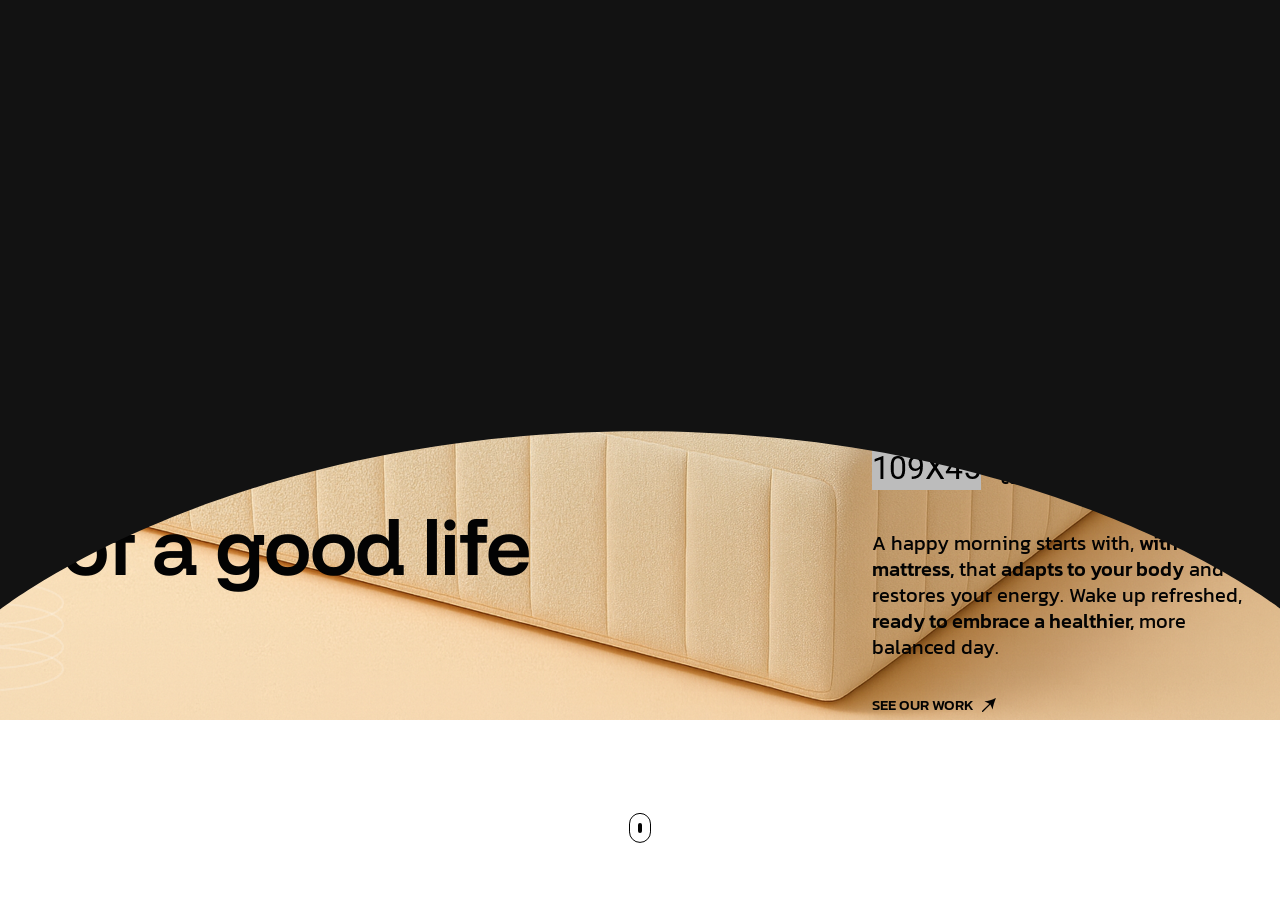
==== commit a114f31a: "new banner" ====
--- a/aleric/index-creative-agency-light.html
+++ b/aleric/index-creative-agency-light.html
@@ -299,7 +299,7 @@
             <!-- hero area start -->
             <div class="tp-hero-area pre-header tp-hero-2-spacing fix p-relative z-index-1">
                <div class="tp-hero-2-video-container">
-                 <img src="assets/img/banner/HM-Product-Image-02.png" alt="">
+                 <img src="assets/img/banner/HM-Product-Images-01-1920x1080.png" alt="">
                </div> 
                <img class="tp-hero-2-shape-two d-none d-lg-block" data-speed="0.9" src="assets/img/hero/hero-2/shape.png" alt="">
                <div class="container-fluid container-1800 containers">
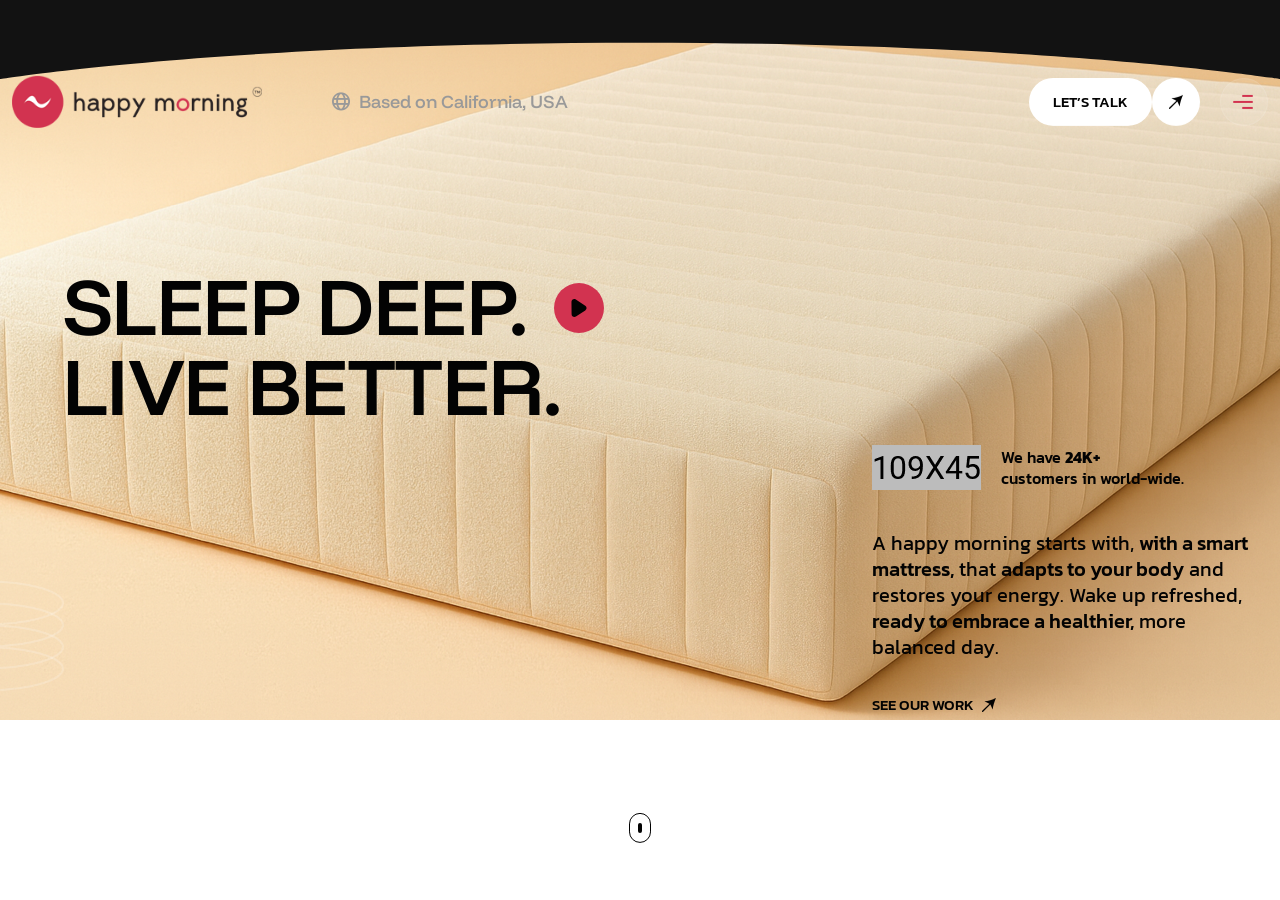
==== commit 6dd4a845: "logo update" ====
--- a/aleric/index-creative-agency-light.html
+++ b/aleric/index-creative-agency-light.html
@@ -88,7 +88,7 @@
             <div class="tp-offcanvas-2-left-wrap d-flex justify-content-between align-items-center">
                <div class="tp-offcanvas-2-logo">
                   <a href="index.html">
-                     <img class="logo-1" data-width="250" src="assets/img/logo/logo-white-2.png" alt="">
+                     <img class="logo-1" data-width="250" src="assets/img/logo/logo-black.png" alt="">
                      <img class="logo-2" data-width="250" src="assets/img/logo/logo-black.png" alt="">
                   </a>
                </div>
@@ -177,7 +177,7 @@
                <div class="col-xl-6 col-lg-6 col-sm-5 col-6">
                   <div class="tp-header-2-logo-wrap d-flex align-items-center">
                      <div class="tp-header-logo">
-                        <a href="index.html"><img data-width="250" src="assets/img/logo/logo-white.png" alt="logo"></a>
+                        <a href="index.html"><img data-width="250" src="assets/img/logo/logo-black.png" alt="logo"></a>
                      </div>
                      <span class="tp-header-2-country tp-ff-funnel fw-500 fs-18 tp-text-grey-2">
                         <i class="fa-regular fa-globe mr-5"></i>
@@ -310,7 +310,7 @@
                               <div class="col-lg-9">
                                  <div class="tp-hero-2-title-wrap pt-115 mb-40">
                                     <h2 class="tp-hero-2-title tp-ff-funnel fw-600 fs-100 tp-text-common-black lh-1">
-                                       We believe 
+                                       SLEEP DEEP.
                                        <span class="tp-video-2-main d-inline-block">
                                           <span class="tp-video-main tp-hero-video d-flex align-items-center">
                                              <a class="tp-hero-video-btn popup-video mr-20" href="https://www.youtube.com/watch?v=go7QYaQR494">
@@ -320,12 +320,12 @@
                                                     </svg>
                                                 </span>
                                              </a>
-                                             <span class="tp-ff-p lh-110-per mb-0 fw-500 fs-18 tp-text-grey-2 ls-1">SLEEP DEEP<br>
-                                                LIVE BETTER.</span>
+                                            <!-- <span class="tp-ff-p lh-110-per mb-0 fw-500 fs-18 tp-text-grey-2 ls-1">SLEEP DEEP<br>
+                                                LIVE BETTER.</span>-->
                                           </span>
                                        </span>
                                        <br> 
-                                       deep sleep is base <br/> of a good life
+                                      LIVE BETTER.
                                     </h2>
                                  </div>
                               </div>
@@ -1187,7 +1187,7 @@
                         <div class="col-lg-5 col-md-6">
                            <div class="tp-footer-widget mb-45 tp_fade_anim" data-delay=".3">
                               <div class="tp-footer-logo mb-25">
-                                 <a href="index.html"><img data-width="250" src="assets/img/logo/logo-white.png" alt=""></a>
+                                 <a href="index.html"><img data-width="250" src="assets/img/logo/logo-black.png" alt=""></a>
                               </div>
                               <p class="fw-500 fs-18 tp-text-grey-2 lh-28">We’re Global Digital <br>
                                  Agency Since-2018 to Provide Smart<br> Solutions.</p>
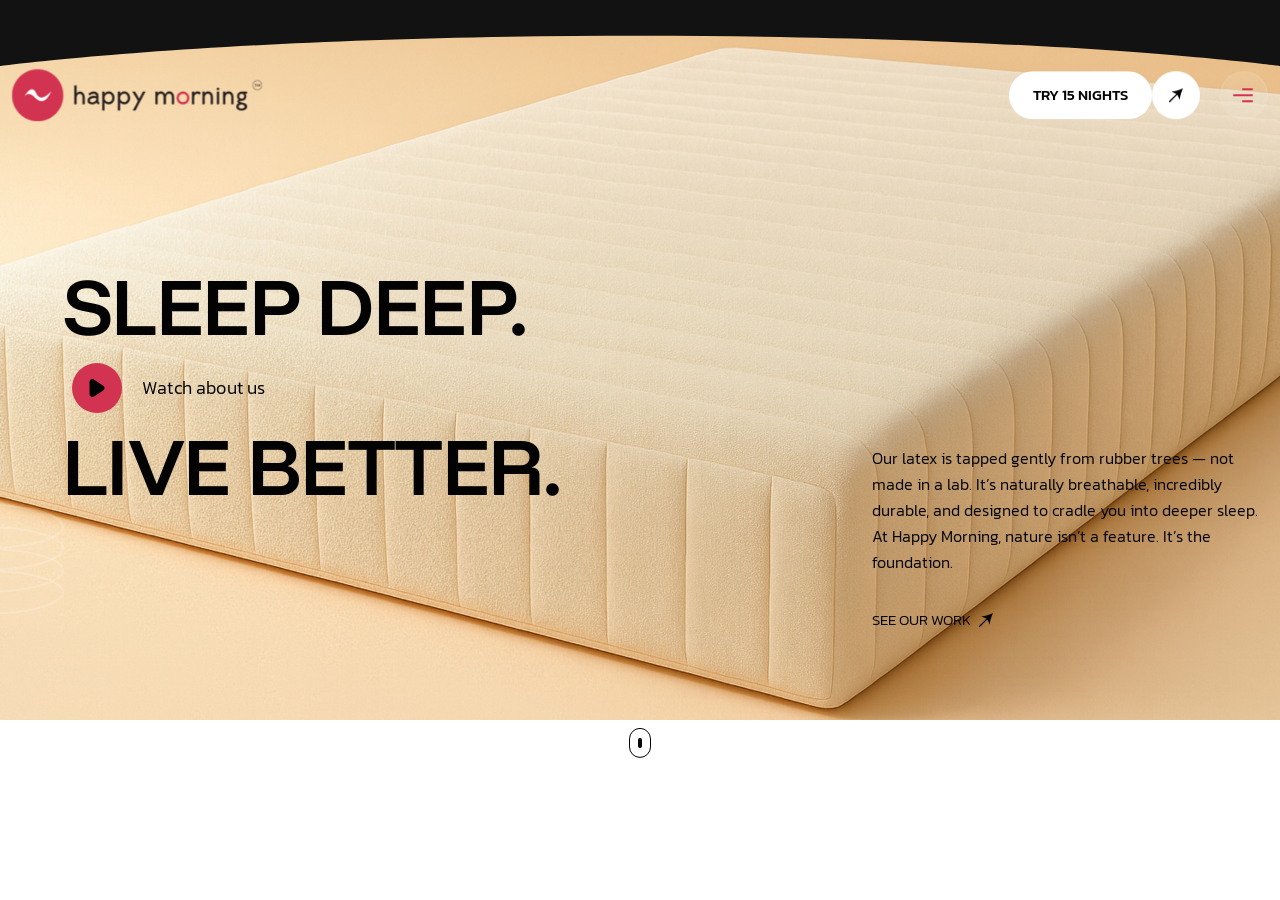
==== commit ad2efacd: "responsive banner" ====
--- a/aleric/index-creative-agency-light.html
+++ b/aleric/index-creative-agency-light.html
@@ -4,7 +4,7 @@
 <head>
    <meta charset="utf-8">
    <meta http-equiv="x-ua-compatible" content="ie=edge">
-   <title>Happy Morning</title>
+   <title>Happy Morning - Sleep Deep. Live Better.</title>
    <meta name="description" content="">
    <meta name="viewport" content="width=device-width, initial-scale=1">
 
@@ -179,10 +179,10 @@
                      <div class="tp-header-logo">
                         <a href="index.html"><img data-width="250" src="assets/img/logo/logo-black.png" alt="logo"></a>
                      </div>
-                     <span class="tp-header-2-country tp-ff-funnel fw-500 fs-18 tp-text-grey-2">
+                     <!--<span class="tp-header-2-country tp-ff-funnel fw-500 fs-18 tp-text-grey-2">
                         <i class="fa-regular fa-globe mr-5"></i>
                         Based on California, USA
-                     </span>
+                     </span>-->
                   </div>
                </div>
                <div class="col-xl-6 col-lg-6 col-sm-7 col-6">
@@ -193,7 +193,7 @@
                               <path fill-rule="evenodd" clip-rule="evenodd" d="M2.41379 3.30208C5.97452 3.05821 10.6092 1.55558 14 0C12.4438 3.39014 10.9406 8.02425 10.6973 11.585L8.35765 6.59331L1.14783 13.8037C1.02165 13.9295 0.850656 14.0001 0.672431 14C0.539461 14 0.409486 13.9605 0.298934 13.8866C0.188382 13.8128 0.102217 13.7077 0.0513353 13.5849C0.000453949 13.462 -0.0128613 13.3269 0.013072 13.1965C0.0390053 13.066 0.103024 12.9462 0.197034 12.8522L7.40683 5.64241L2.41379 3.30208Z" fill="#030303" />
                            </svg>
                         </a>
-                        <a class="tp-btn-2 tp-btn-primary" href="contact-light.html">Let’s Talk</a>
+                        <a class="tp-btn-2 tp-btn-primary" href="contact-light.html">Try 15 Nights</a>
                         <a class="tp-btn-circle" href="contact-light.html">
                            <svg width="14" height="14" viewBox="0 0 14 14" fill="none" xmlns="http://www.w3.org/2000/svg">
                               <path fill-rule="evenodd" clip-rule="evenodd" d="M2.41379 3.30208C5.97452 3.05821 10.6092 1.55558 14 0C12.4438 3.39014 10.9406 8.02425 10.6973 11.585L8.35765 6.59331L1.14783 13.8037C1.02165 13.9295 0.850656 14.0001 0.672431 14C0.539461 14 0.409486 13.9605 0.298934 13.8866C0.188382 13.8128 0.102217 13.7077 0.0513353 13.5849C0.000453949 13.462 -0.0128613 13.3269 0.013072 13.1965C0.0390053 13.066 0.103024 12.9462 0.197034 12.8522L7.40683 5.64241L2.41379 3.30208Z" fill="#030303" />
@@ -299,7 +299,8 @@
             <!-- hero area start -->
             <div class="tp-hero-area pre-header tp-hero-2-spacing fix p-relative z-index-1">
                <div class="tp-hero-2-video-container">
-                 <img src="assets/img/banner/HM-Product-Images-01-1920x1080.png" alt="">
+                 <img src="assets/img/banner/HM-Product-Images-01-1920x1080.jpg" class="d-md-block d-none" alt="">
+                 <img src="assets/img/banner/HM-Product-Images-02-768x1024.jpg" class="d-block d-md-none" alt="">
                </div> 
                <img class="tp-hero-2-shape-two d-none d-lg-block" data-speed="0.9" src="assets/img/hero/hero-2/shape.png" alt="">
                <div class="container-fluid container-1800 containers">
@@ -308,10 +309,10 @@
                         <div class="tp-hero-2-left">
                            <div class="row">
                               <div class="col-lg-9">
-                                 <div class="tp-hero-2-title-wrap pt-115 mb-40">
+                                 <div class="tp-hero-2-title-wrap pt-115 mb-20 mb-lg=40">
                                     <h2 class="tp-hero-2-title tp-ff-funnel fw-600 fs-100 tp-text-common-black lh-1">
                                        SLEEP DEEP.
-                                       <span class="tp-video-2-main d-inline-block">
+                                       <span class="tp-video-2-main d-none d-md-inline-block">
                                           <span class="tp-video-main tp-hero-video d-flex align-items-center">
                                              <a class="tp-hero-video-btn popup-video mr-20" href="https://www.youtube.com/watch?v=go7QYaQR494">
                                                 <span>
@@ -320,13 +321,25 @@
                                                     </svg>
                                                 </span>
                                              </a>
-                                            <!-- <span class="tp-ff-p lh-110-per mb-0 fw-500 fs-18 tp-text-grey-2 ls-1">SLEEP DEEP<br>
-                                                LIVE BETTER.</span>-->
+                                             <span class="tp-ff-p lh-110-per mb-0 fw-300 fs-18 tp-text-black-2 ls-1">Watch about us</span>
                                           </span>
                                        </span>
+                                      
                                        <br> 
                                       LIVE BETTER.
                                     </h2>
+                                     <span class="tp-video-2-main d-block d-md-none mt-4">
+                                          <span class="tp-video-main tp-hero-video d-flex align-items-center">
+                                             <a class="tp-hero-video-btn popup-video mr-20" href="https://www.youtube.com/watch?v=go7QYaQR494">
+                                                <span>
+                                                   <svg width="16" height="18" viewBox="0 0 16 18" fill="none" xmlns="http://www.w3.org/2000/svg">
+                                                      <path d="M14.2595 11.3877C15.9455 10.276 15.9455 7.79857 14.2595 6.68685L4.82854 0.468212C2.95139 -0.769576 0.455619 0.592952 0.476139 2.84432L0.588819 15.2073C0.609123 17.4355 3.08348 18.7571 4.94126 17.5321L14.2595 11.3877Z" fill="currentColor" />
+                                                    </svg>
+                                                </span>
+                                             </a>
+                                             <span class="tp-ff-p lh-110-per mb-0 fw-300 fs-18 tp-text-black-2 ls-1">Watch about us</span>
+                                          </span>
+                                       </span>
                                  </div>
                               </div>
                               <!--<div class="col-lg-3">
@@ -351,13 +364,13 @@
                      </div>
                      <div class="col-lg-3">
                         <div class="tp-hero-2-author mb-40">
-                           <div class="tp-hero-2-customer d-flex align-items-center mb-40">
+                           <!--<div class="tp-hero-2-customer d-flex align-items-center mb-40">
                               <img class="mr-20" src="assets/img/hero/avatar-2.png" alt="">
                               <p class="fw-500 fs-16 tp-text-common-black lh-130-per mb-0 d-inline-block">We have <b class="tp-text-common-black">24K+</b><br> 
                                  customers in world-wide.</p>
-                           </div>
-                           <p class="fw-400 fs-20 tp-text-common-black mb-30">A happy morning starts with, <b class="tp-text-common-black fw-500">with a smart mattress,</b> that <b class="tp-text-common-black fw-500">adapts to your body</b> and restores your energy. Wake up refreshed, <b class="tp-text-common-black fw-500">ready to embrace a healthier,</b> more balanced day.</p>
-                           <a href="about-me-light.html" class="tp-left-right fw-500 fs-15 tp-text-common-black text-uppercase hover-text-white">
+                           </div>-->
+                           <p class="fw-300 mobtext fs-lg-20 tp-text-common-black mb-30">Our latex is tapped gently from rubber trees — not made in a lab. It’s naturally breathable, incredibly durable, and designed to cradle you into deeper sleep. At Happy Morning, nature isn’t a feature. It’s the foundation.</p>
+                           <a href="about-me-light.html" class="tp-left-right fw-300 fs-15 tp-text-common-black text-uppercase hover-text-white">
                               <span class="mr10 td-text d-inline-block mr-5">See Our Work</span>
                               <span class="tp-arrow-angle">
                                  <svg width="14" height="14" viewBox="0 0 14 14" fill="none" xmlns="http://www.w3.org/2000/svg">
--- a/aleric/assets/css/main.css
+++ b/aleric/assets/css/main.css
@@ -928,6 +928,12 @@
 .p-inherit {
   position: inherit;
 }
+@media all and (max-width:768px) {
+  .mobtext {
+    font-size:16px!important;
+  }
+}
+
 
 /*---------------------------------
     1.3 Default Spacing
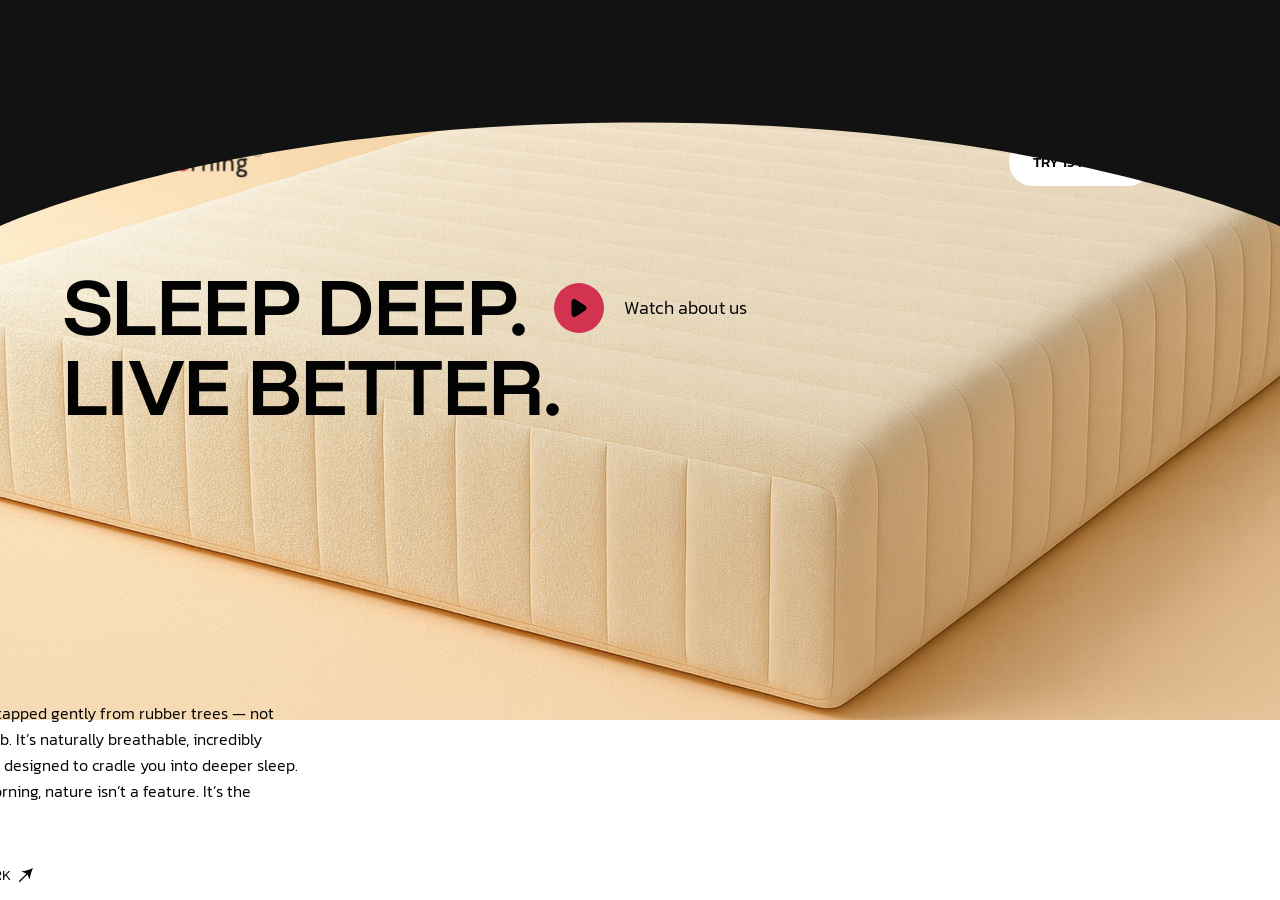
==== commit dd86eafc: "responsive ver2" ====
--- a/aleric/index-creative-agency-light.html
+++ b/aleric/index-creative-agency-light.html
@@ -305,7 +305,7 @@
                <img class="tp-hero-2-shape-two d-none d-lg-block" data-speed="0.9" src="assets/img/hero/hero-2/shape.png" alt="">
                <div class="container-fluid container-1800 containers">
                   <div class="row">
-                     <div class="col-lg-9">
+                     <div class="col-lg-9 col-xl-11">
                         <div class="tp-hero-2-left">
                            <div class="row">
                               <div class="col-lg-9">
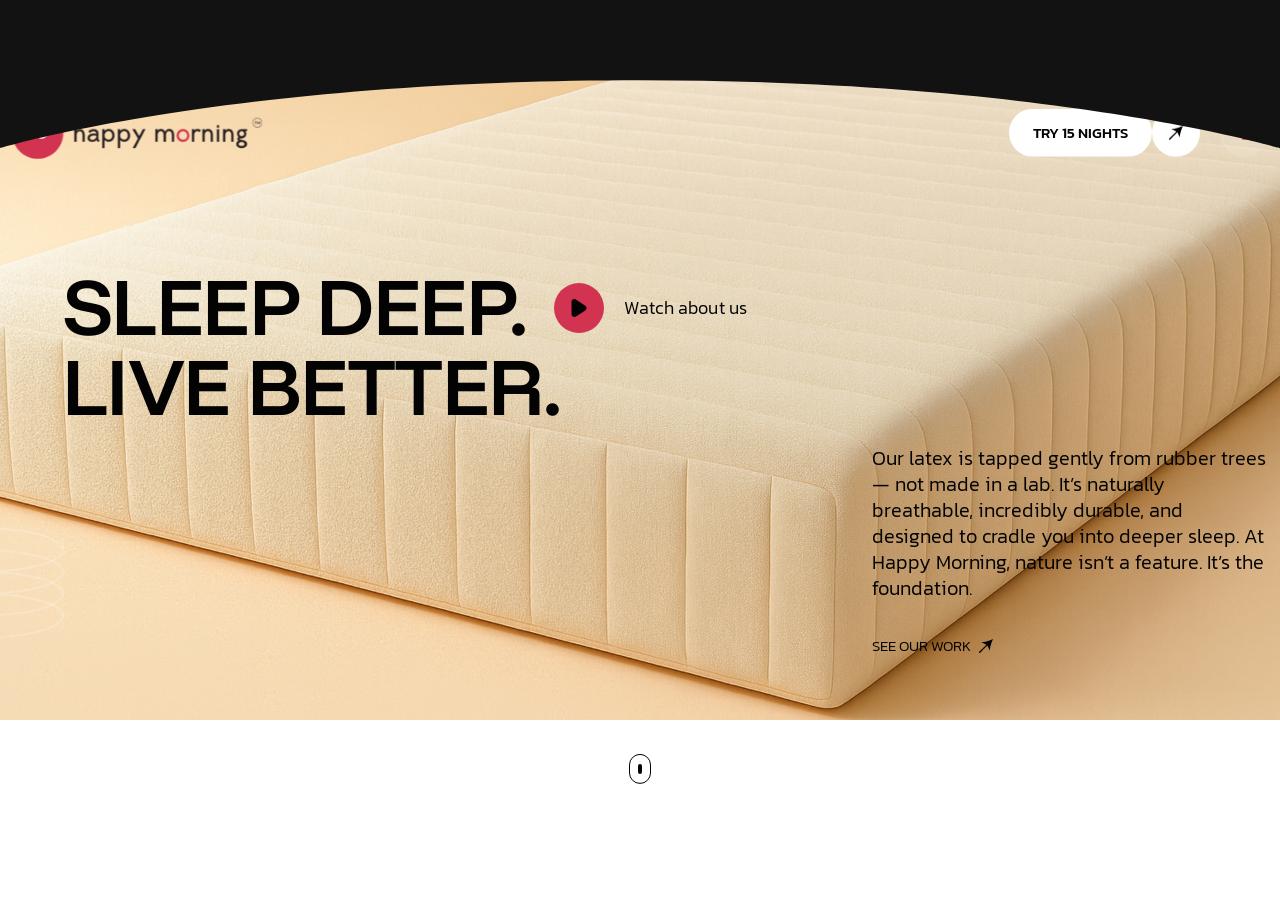
==== commit 49c9a5bf: "responsive 2" ====
--- a/aleric/index-creative-agency-light.html
+++ b/aleric/index-creative-agency-light.html
@@ -305,10 +305,10 @@
                <img class="tp-hero-2-shape-two d-none d-lg-block" data-speed="0.9" src="assets/img/hero/hero-2/shape.png" alt="">
                <div class="container-fluid container-1800 containers">
                   <div class="row">
-                     <div class="col-lg-9 col-xl-11">
+                     <div class="col-lg-9">
                         <div class="tp-hero-2-left">
                            <div class="row">
-                              <div class="col-lg-9">
+                              <div class="col-lg-9 col-xl-11">
                                  <div class="tp-hero-2-title-wrap pt-115 mb-20 mb-lg=40">
                                     <h2 class="tp-hero-2-title tp-ff-funnel fw-600 fs-100 tp-text-common-black lh-1">
                                        SLEEP DEEP.
@@ -369,7 +369,7 @@
                               <p class="fw-500 fs-16 tp-text-common-black lh-130-per mb-0 d-inline-block">We have <b class="tp-text-common-black">24K+</b><br> 
                                  customers in world-wide.</p>
                            </div>-->
-                           <p class="fw-300 mobtext fs-lg-20 tp-text-common-black mb-30">Our latex is tapped gently from rubber trees — not made in a lab. It’s naturally breathable, incredibly durable, and designed to cradle you into deeper sleep. At Happy Morning, nature isn’t a feature. It’s the foundation.</p>
+                           <p class="fw-300 mobtext fs-20 tp-text-common-black mb-30">Our latex is tapped gently from rubber trees — not made in a lab. It’s naturally breathable, incredibly durable, and designed to cradle you into deeper sleep. At Happy Morning, nature isn’t a feature. It’s the foundation.</p>
                            <a href="about-me-light.html" class="tp-left-right fw-300 fs-15 tp-text-common-black text-uppercase hover-text-white">
                               <span class="mr10 td-text d-inline-block mr-5">See Our Work</span>
                               <span class="tp-arrow-angle">
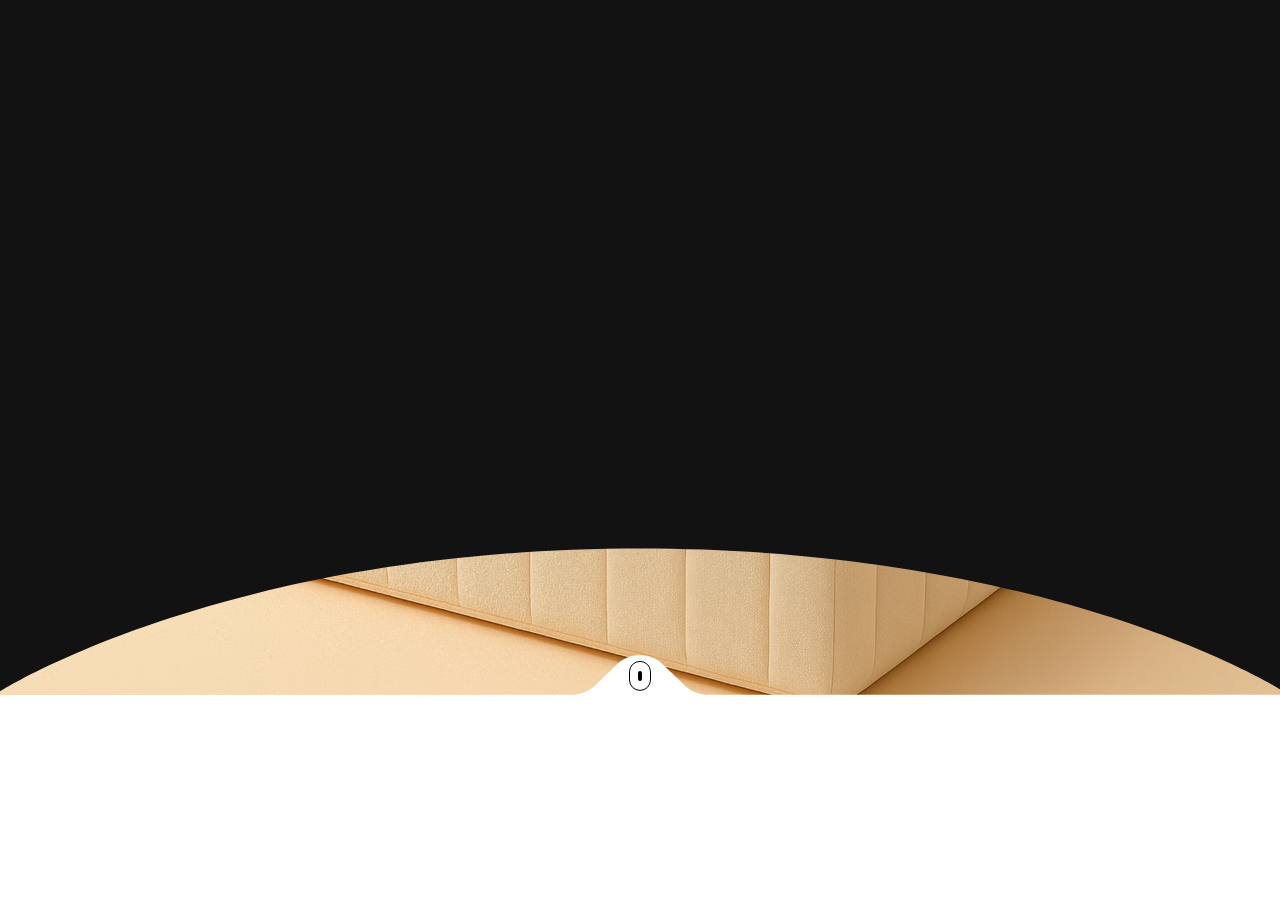
==== commit a8d92ddc: "update" ====
--- a/aleric/index-creative-agency-light.html
+++ b/aleric/index-creative-agency-light.html
@@ -214,7 +214,7 @@
          <ul>
             <li class="has-dropdown p-static is-active">
                <a href="#">Home</a>
-               <ul class="tp-submenu submenu">
+               <!--<ul class="tp-submenu submenu">
                   <li><a href="index.html">Digital Agency </a></li>
                   <li><a href="index-ai-startup-light.html">Ai Startup</a></li>
                   <li><a href="index-video-production-light.html">Video Production</a></li>
@@ -226,11 +226,11 @@
                   <li><a href="index-plumbing-light.html">Plumbing Service</a></li>
                   <li><a href="index-medical-light.html">Medical</a></li>
                   <li><a href="index-startup-agency-light.html">Startup Agency</a></li>
-               </ul>
+               </ul>-->
             </li>
             <li class="has-dropdown p-static is-active">
-               <a href="#">Pages</a>
-               <ul class="tp-submenu submenu">
+               <a href="#">About Happy Morning</a>
+               <!--<ul class="tp-submenu submenu">
                   <li><a href="about-me-light.html">About Me</a></li>
                   <li><a href="about-creative-light.html">About Creative</a></li>
                   <li><a href="about-modern-light.html">Modern About</a></li>
@@ -240,11 +240,11 @@
                   <li><a href="team-details-light.html">Team Details</a></li>
                   <li><a href="faq-light.html">Faq</a></li>
                   <li><a href="pricing-light.html">Pricing</a></li>
-               </ul>
+               </ul>-->
             </li>
             <li class="has-dropdown p-static is-active">
-               <a href="#">Projects</a>
-               <ul class="tp-submenu submenu">
+               <a href="#">Product</a>
+               <!--<ul class="tp-submenu submenu">
                   <li><a href="portfolio-col-2-light.html">Two Columns</a></li>
                   <li><a href="portfolio-col-3-light.html">Three Columns</a></li>
                   <li><a href="portfolio-col-4-light.html">Four Columns Wide</a></li>
@@ -252,21 +252,33 @@
                   <li><a href="parallax-carousel-light.html">Portfolio Carousel</a></li>
                   <li><a href="portfolio-coverflow-slider-light.html">Portfolio coverflow</a></li>
                   <li><a href="portfolio-creative-skew-slider-light.html">Creative Skew</a></li>
-               </ul>
+               </ul>-->
+            </li>
+             <li class="has-dropdown p-static is-active">
+               <a href="#">Features</a>
+               <!--<ul class="tp-submenu submenu">
+                  <li><a href="portfolio-col-2-light.html">Two Columns</a></li>
+                  <li><a href="portfolio-col-3-light.html">Three Columns</a></li>
+                  <li><a href="portfolio-col-4-light.html">Four Columns Wide</a></li>
+                  <li><a href="portfolio-masonary-light.html">Masonry</a></li>
+                  <li><a href="parallax-carousel-light.html">Portfolio Carousel</a></li>
+                  <li><a href="portfolio-coverflow-slider-light.html">Portfolio coverflow</a></li>
+                  <li><a href="portfolio-creative-skew-slider-light.html">Creative Skew</a></li>
+               </ul>-->
             </li>
             <li class="has-dropdown is-active">
                <a href="#">Blog</a>
-               <ul class="tp-submenu submenu">
+               <!--<ul class="tp-submenu submenu">
                   <li><a href="blog-grid-light.html">Blog Grid</a></li>
                   <li><a href="blog-grid-2-light.html">Blog Grid Two</a></li>
                   <li><a href="blog-standard-light.html">Blog Standard</a></li>
                   <li><a href="blog-details-light.html">Blog Details</a></li>
                   <li><a href="blog-details-2-light.html">Blog Details Two</a></li>
-               </ul>
+               </ul>-->
             </li>
             <li class="has-dropdown is-active">
-               <a href="#">Shop</a>
-               <ul class="tp-submenu submenu">
+               <a href="#">Try 15 Nights</a>
+              <!-- <ul class="tp-submenu submenu">
                   <li><a href="shop-light.html">Shop</a></li>
                   <li><a href="shop-details-light.html">Shop Details</a></li>
                   <li><a href="cart-light.html">Cart</a></li>
@@ -275,16 +287,25 @@
                   <li><a href="forgot-light.html">Forgot</a></li>
                   <li><a href="register-light.html">Register</a></li>
                   <li><a href="login-light.html">Login</a></li>
-               </ul>
+               </ul>-->
             </li>
             <li class="has-dropdown is-active">
-               <a href="#">Contact</a>
-               <ul class="tp-submenu submenu">
+               <a href="#">Sleep Quiz</a>
+               <!--<ul class="tp-submenu submenu">
                   <li><a href="contact-light.html">Contact</a></li>
                   <li><a href="contact-dark.html">Contact Dark</a></li>
                   <li><a href="contact-us-light.html">Contact Us</a></li>
                   <li><a href="contact-us-dark.html">Contact Us Dark</a></li>
-               </ul>
+               </ul>-->
+            </li>
+            <li class="has-dropdown is-active">
+               <a href="#">Video Shopping</a>
+               <!--<ul class="tp-submenu submenu">
+                  <li><a href="contact-light.html">Contact</a></li>
+                  <li><a href="contact-dark.html">Contact Dark</a></li>
+                  <li><a href="contact-us-light.html">Contact Us</a></li>
+                  <li><a href="contact-us-dark.html">Contact Us Dark</a></li>
+               </ul>-->
             </li>
          </ul>
       </nav>
@@ -295,7 +316,7 @@
    <div id="smooth-wrapper">
       <div id="smooth-content">
          <main>
-
+            
             <!-- hero area start -->
             <div class="tp-hero-area pre-header tp-hero-2-spacing fix p-relative z-index-1">
                <div class="tp-hero-2-video-container">
@@ -305,6 +326,19 @@
                <img class="tp-hero-2-shape-two d-none d-lg-block" data-speed="0.9" src="assets/img/hero/hero-2/shape.png" alt="">
                <div class="container-fluid container-1800 containers">
                   <div class="row">
+                     <div class="col-lg-1 col-md-1 d-none d-md-block">
+                        <div class="tp-hero-social d-flex align-items-center mt-20">
+                           <span class="d-flex align-items-center mb-55">Follow
+                              <svg class="mt-15" width="6" height="41" viewBox="0 0 6 41" fill="none" xmlns="http://www.w3.org/2000/svg">
+                                 <path d="M3.5 1C3.5 0.723858 3.27614 0.5 3 0.5C2.72386 0.5 2.5 0.723858 2.5 1H3.5ZM3 41L5.88675 36H0.113249L3 41ZM2.5 1L2.5 36.5H3.5L3.5 1H2.5Z" fill="currentColor"></path>
+                              </svg>
+                           </span>
+                           <a href="#"><i class="fa-brands fa-dribbble"></i></a>
+                           <a href="#"><i class="fa-brands fa-pinterest-p"></i></a>
+                           <a href="#"><i class="fa-brands fa-behance"></i></a>
+                           <a href="#"><i class="fa-brands fa-linkedin-in"></i></a>
+                        </div>
+                     </div>
                      <div class="col-lg-9">
                         <div class="tp-hero-2-left">
                            <div class="row">
@@ -321,12 +355,12 @@
                                                     </svg>
                                                 </span>
                                              </a>
-                                             <span class="tp-ff-p lh-110-per mb-0 fw-300 fs-18 tp-text-black-2 ls-1">Watch about us</span>
+                                             <span class="tp-ff-p lh-110-per mb-0 fw-300 fs-18 tp-text-black-2 ls-1">Watch our story</span>
                                           </span>
                                        </span>
                                       
                                        <br> 
-                                      LIVE BETTER.
+                                      LIVE BETTER.<br><br><br>
                                     </h2>
                                      <span class="tp-video-2-main d-block d-md-none mt-4">
                                           <span class="tp-video-main tp-hero-video d-flex align-items-center">
@@ -362,13 +396,13 @@
                            </div>
                         </div>
                      </div>
-                     <div class="col-lg-3">
+                    <!--<div class="col-lg-2">
                         <div class="tp-hero-2-author mb-40">
-                           <!--<div class="tp-hero-2-customer d-flex align-items-center mb-40">
+                           <div class="tp-hero-2-customer d-flex align-items-center mb-40">
                               <img class="mr-20" src="assets/img/hero/avatar-2.png" alt="">
                               <p class="fw-500 fs-16 tp-text-common-black lh-130-per mb-0 d-inline-block">We have <b class="tp-text-common-black">24K+</b><br> 
                                  customers in world-wide.</p>
-                           </div>-->
+                           </div>
                            <p class="fw-300 mobtext fs-20 tp-text-common-black mb-30">Our latex is tapped gently from rubber trees — not made in a lab. It’s naturally breathable, incredibly durable, and designed to cradle you into deeper sleep. At Happy Morning, nature isn’t a feature. It’s the foundation.</p>
                            <a href="about-me-light.html" class="tp-left-right fw-300 fs-15 tp-text-common-black text-uppercase hover-text-white">
                               <span class="mr10 td-text d-inline-block mr-5">See Our Work</span>
@@ -380,7 +414,7 @@
                               </span>
                            </a>
                         </div>
-                     </div>
+                     </div>--> 
                   </div>
                </div>
                <div class="tp-hero-2-bottom-shape d-none d-sm-inline-block">
@@ -398,7 +432,6 @@
                </div>
             </div>
             <!-- hero area end -->
-            
             <!-- tp-about-area-start -->
             <div class="tp-about-area section-m-spacing p-relative z-index-1 pt-130 pb-70">
                <div class="tp-portfolio-2-shape">
@@ -416,14 +449,27 @@
                <div class="container">
                   <div class="row">
                      <div class="col-lg-12">
-                        <div class="tp-about-2-title-wrap mb-50">
-                           <h2 class="tp-about-2-title tp-ff-funnel fw-500 fs-50 fs-md-30 lh-120-per tp_fade_anim" data-delay=".3"><span class="space"></span>A Happy Morning Vision is about waking up refreshed and energized, ready to embrace the day with clarity and joy. Begin with a quality sleep that restores the body, sharpens the mind.</h2>
+                         <div class="row">
+                           <div class="col-xxl-5 col-xl-4 col-lg-4">
+                              <div class="tp-about-subtitle mb-30 tp_fade_anim" data-delay=".3">
+                                 <span class="tp-section-subtitle tp-ff-heading fw-500 tp-text-common-black fs-16"><span class="borders d-inline-block"></span>Who We Are</span>
+                              </div>
+                           </div>
+                           <div class="col-xxl-7 col-xl-8 col-lg-8">
+                              <div class="tp-about-content mb-30">
+                                 <h4 class="tp-about-title fs-50 fs-xl-45 fs-lg-35 fw-500 lh-120-per ls-0 mb-25 tp_fade_anim" data-delay=".5"><span></span>We craft sleep experiences – designed with natural latex, built layer by layer to align with your body, breathe with you, and last for years.</h4>
+                                 <div class="tp_fade_anim" data-delay=".6">
+                                    <p class="tp-about-para tp-ff-heading fw-500 fs-22 tp-text-grey-1">No toxins. No gimmicks.
+Just honest sleep.</p>
+                                 </div>
+                              </div>
+                           </div>
                         </div>
                      </div>
                      <div class="col-xl-3 col-lg-2">
                         <div class="text-center mb-30 tp_fade_anim" data-delay=".5" data-fade-from="top" data-ease="bounce">
                            <div class="tp-hero-right-shape pt-30">
-                              <span class="shape-1" data-speed="0.9">
+                              <!--<span class="shape-1" data-speed="0.9">
                                  <svg width="24" height="48" viewBox="0 0 24 48" fill="none" xmlns="http://www.w3.org/2000/svg">
                                     <path d="M23.3159 47.8948C10.5262 47.8948 0.15802 37.291 0.15802 24.2106C0.15802 11.1301 10.5262 0.526367 23.3159 0.526367V47.8948Z" fill="#d23350" />
                                  </svg>
@@ -432,7 +478,8 @@
                                  <svg width="41" height="80" viewBox="0 0 41 80" fill="none" xmlns="http://www.w3.org/2000/svg">
                                     <path d="M0.842285 80C22.9337 80 40.8423 62.0914 40.8423 40C40.8423 17.9086 22.9337 0 0.842285 0V80Z" fill="#030303" />
                                  </svg>
-                              </span>
+                              </span>-->
+                              <img src="assets/img/logo/favicon-img.png" width="72" height="72" alt="">
                            </div>
                         </div>
                      </div>
@@ -481,7 +528,7 @@
                   <div class="row">
                      <div class="col-lg-7">
                         <div class="tp-text-perspective">
-                           <h2 class="tp-portfolio-sectitle tp-ff-funnel text-uppercase d-flex align-items-center mb-35">FEATURES</h2>
+                           <h2 class="tp-portfolio-sectitle tp-ff-funnel text-uppercase d-flex align-items-center mb-35">PRODUCT</h2>
                            <span class="fw-500 fs-18 tp-text-common-black">Selected Work <span class="tp-text-grey-1">(2015-2025)</span></span>
                         </div>
                      </div>
@@ -615,16 +662,15 @@
                   <div class="row">
                      <div class="col-lg-10">
                         <div class="tp-service-2-title-wrap">
-                           <h2 class="tp-service-2-title tp-ff-funnel fw-500 fs-70 fs-lg-60 fs-sm-40 lh-110-per mb-110 tp_fade_anim" data-delay=".3"><span class="d-none d-sm-inline-block"></span>We craft memorable<br> brand identities that leave a lasting impact.</h2>
+                           <h2 class="tp-service-2-title tp-ff-funnel fw-500 fs-70 fs-lg-60 fs-sm-40 lh-110-per mb-110 tp_fade_anim" data-delay=".3"><span class="d-none d-sm-inline-block"></span>Every layer tells a story of better sleep, thoughtful design, and comfort made just for you.</h2>
                            <div class="tp-service-2-para tp_fade_anim" data-delay=".5">
-                              <p class="fs-18">We blend strategy, creativity, and technology 
-                                 to build brands that stand out.  Helping brands positioning, and digital transformation.</p>
+                              <p class="fs-18">At Happy Morning, we believe every layer should tell a story — of thoughtful design, mindful comfort, and mornings that truly feel new.</p>
                            </div>
                         </div>
                      </div>
                      <div class="col-lg-2 d-none d-lg-block">
                         <div class="tp-service-2-shape text-end pt-120 tp_fade_anim" data-delay=".5" data-fade-from="top" data-ease="bounce">
-                           <img src="assets/img/service/shape-2.png" alt="">
+                           <img src="assets/img/service/favicon-img.png" alt="">
                         </div>
                      </div>
                      <div class="col-lg-4 col-md-6 tp_fade_anim" data-delay=".4" data-fade-from="left" data-ease="bounce">
@@ -638,8 +684,9 @@
                                  <path d="M47.9137 26.5016L33.5732 12.1726C31.6547 10.2556 28.5372 10.2556 26.5707 12.1726L12.1823 26.5016C10.2638 28.4186 10.2638 31.5336 12.1823 33.4984L26.5228 47.8275C28.4413 49.7444 31.5588 49.7444 33.5252 47.8275L47.8657 33.4984C49.8321 31.5336 49.8321 28.4186 47.9137 26.5016ZM39.3285 30C39.3285 35.1278 35.1559 39.2492 30.0719 39.2492C24.988 39.2492 20.8154 35.0799 20.8154 30C20.8154 24.9202 24.988 20.7508 30.0719 20.7508C35.1559 20.7508 39.3285 24.8722 39.3285 30Z" fill="#030303" />
                               </svg>
                            </span>
-                           <h3 class="tp-ff-funnel fw-500 fs-35 fs-lg-27 mb-20"><a class="underline-black" href="service-details-light.html">Branding 
-                              Design & Identity</a></h3>
+                           <h3 class="tp-ff-funnel fw-500 fs-35 fs-lg-27 mb-20"><a class="underline-black" href="service-details-light.html">
+                              High Density Premium Lates
+                           </a></h3>
                            <a href="service-details-light.html" class="tp-left-right fw-500 fs-15 tp-text-common-black hover-text-grey text-uppercase">
                               <span class="td-text d-inline-block mr-5">View All Work</span>
                               <span class="tp-arrow-angle">
@@ -659,8 +706,8 @@
                                  <path d="M60 60H46.896C46.896 50.6325 39.312 43.0905 30 43.0905V16.9095C39.36 16.9095 46.896 9.31946 46.896 0H60V60Z" fill="#030303" />
                               </svg>
                            </span>
-                           <h3 class="tp-ff-funnel fw-500 fs-35 fs-lg-27 mb-20"><a class="underline-black" href="service-details-light.html">Website 
-                              & Digital Design</a></h3>
+                           <h3 class="tp-ff-funnel fw-500 fs-35 fs-lg-27 mb-20">
+                              <a class="underline-black" href="service-details-light.html">Breathy Cool Fabric</a></h3>
                            <a href="service-details-light.html" class="tp-left-right fw-500 fs-15 tp-text-common-black hover-text-grey text-uppercase">
                               <span class="td-text d-inline-block mr-5">View All Work</span>
                               <span class="tp-arrow-angle">
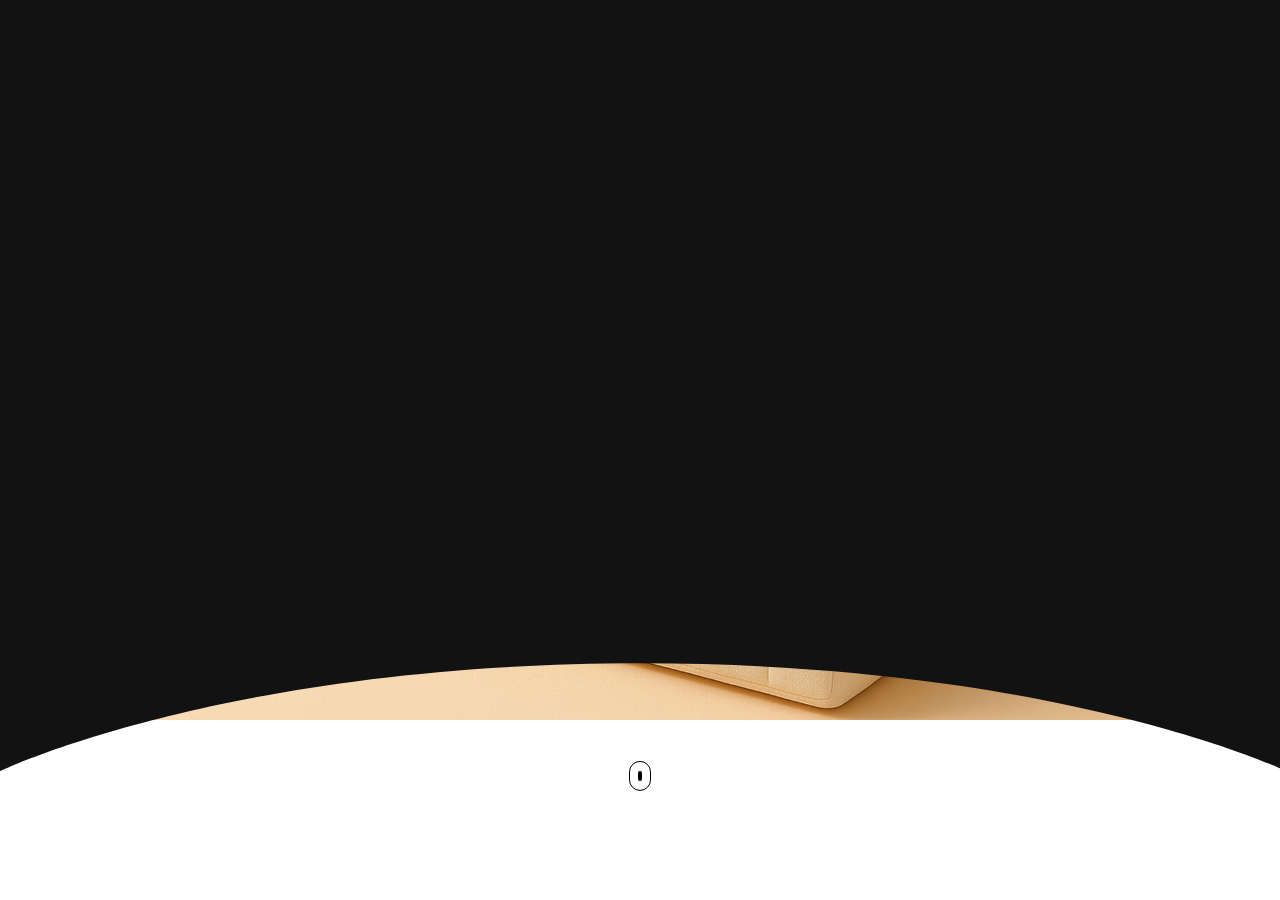
==== commit be2e807a: "cweea" ====
--- a/aleric/index-creative-agency-light.html
+++ b/aleric/index-creative-agency-light.html
@@ -345,7 +345,7 @@
                               <div class="col-lg-9 col-xl-11">
                                  <div class="tp-hero-2-title-wrap pt-115 mb-20 mb-lg=40">
                                     <h2 class="tp-hero-2-title tp-ff-funnel fw-600 fs-100 tp-text-common-black lh-1">
-                                       SLEEP DEEP.
+                                       AFFORDABLE LUXURY.
                                        <span class="tp-video-2-main d-none d-md-inline-block">
                                           <span class="tp-video-main tp-hero-video d-flex align-items-center">
                                              <a class="tp-hero-video-btn popup-video mr-20" href="https://www.youtube.com/watch?v=go7QYaQR494">
@@ -360,9 +360,11 @@
                                        </span>
                                       
                                        <br> 
-                                      LIVE BETTER.<br><br><br>
+                                      EVERYDAY WELLNESS.<br><br><br>
                                     </h2>
-                                     <span class="tp-video-2-main d-block d-md-none mt-4">
+                                     
+                                 <P>Experience the perfect balance of nature, comfort, and technology — crafted to help you wake up your best self.</P>
+                                    <span class="tp-video-2-main d-none d-md-inline-block">
                                           <span class="tp-video-main tp-hero-video d-flex align-items-center">
                                              <a class="tp-hero-video-btn popup-video mr-20" href="https://www.youtube.com/watch?v=go7QYaQR494">
                                                 <span>
@@ -371,10 +373,10 @@
                                                     </svg>
                                                 </span>
                                              </a>
-                                             <span class="tp-ff-p lh-110-per mb-0 fw-300 fs-18 tp-text-black-2 ls-1">Watch about us</span>
+                                             <span class="tp-ff-p lh-110-per mb-0 fw-300 fs-18 tp-text-black-2 ls-1">Watch our story</span>
                                           </span>
                                        </span>
-                                 </div>
+                              </div>
                               </div>
                               <!--<div class="col-lg-3">
                                  <div class="tp-hero-2-impact-wrap p-relative d-flex align-items-center mb-40">
--- a/aleric/assets/css/main.css
+++ b/aleric/assets/css/main.css
@@ -9931,17 +9931,17 @@
 }
 @media only screen and (min-width: 1400px) and (max-width: 1599px) {
   .tp-hero-2-title {
-    font-size: 87px;
+    font-size: 72px;
   }
 }
 @media only screen and (min-width: 1200px) and (max-width: 1399px), only screen and (min-width: 992px) and (max-width: 1199px), only screen and (min-width: 768px) and (max-width: 991px), only screen and (min-width: 576px) and (max-width: 767px), (max-width: 574.98px) {
   .tp-hero-2-title {
-    font-size: 80px;
+    font-size: 64px;
   }
 }
 @media only screen and (min-width: 992px) and (max-width: 1199px), only screen and (min-width: 768px) and (max-width: 991px), only screen and (min-width: 576px) and (max-width: 767px), (max-width: 574.98px) {
   .tp-hero-2-title {
-    font-size: 64px;
+    font-size: 44px;
   }
 }
 @media (max-width: 574.98px) {
@@ -13399,6 +13399,7 @@
   transform: scale(1.04, 1.04);
   transform-origin: 50% 50%;
 }
+/*
 #service-bg-img .service-bg::after {
   position: absolute;
   content: "";
@@ -13408,6 +13409,7 @@
   height: 100%;
   background-color: rgba(32, 40, 45, 0.5);
 }
+  */
 #service-bg-img.service-img-1 .service-img-1 {
   visibility: visible;
   opacity: 1;
